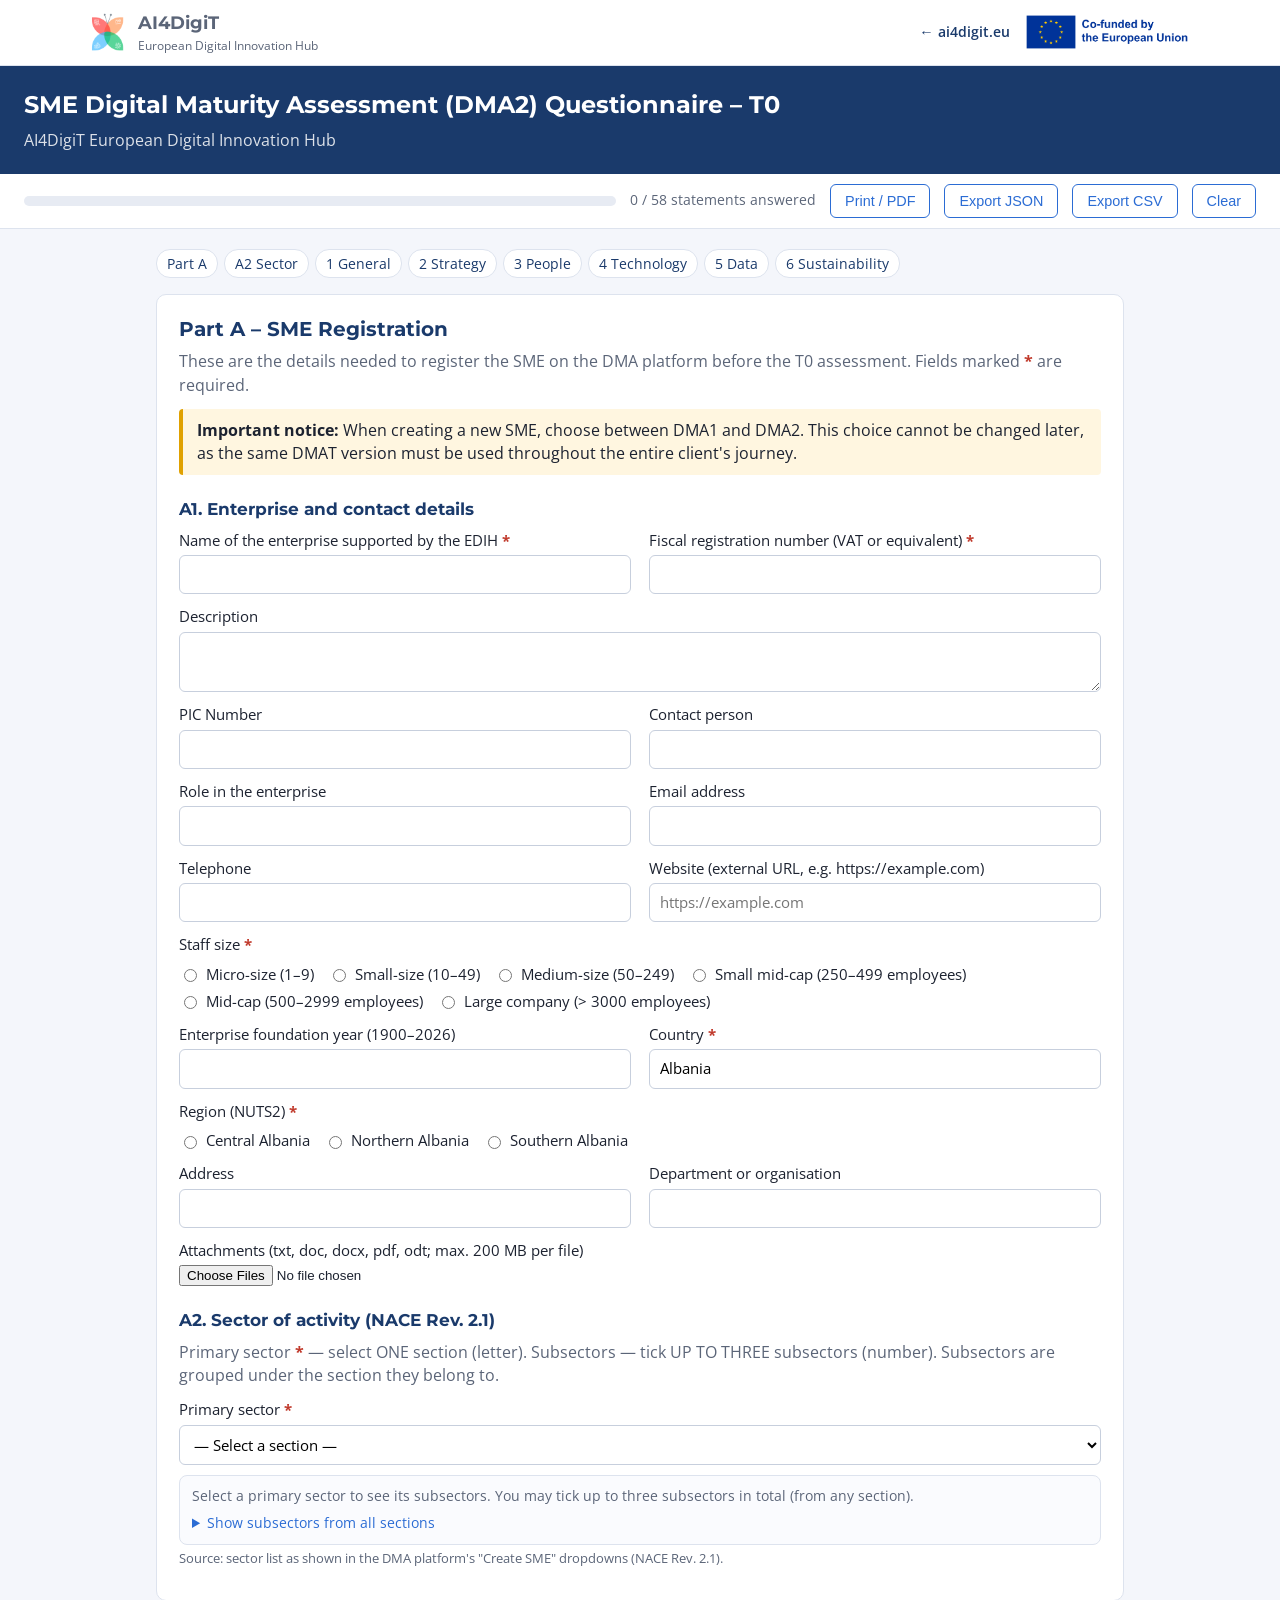
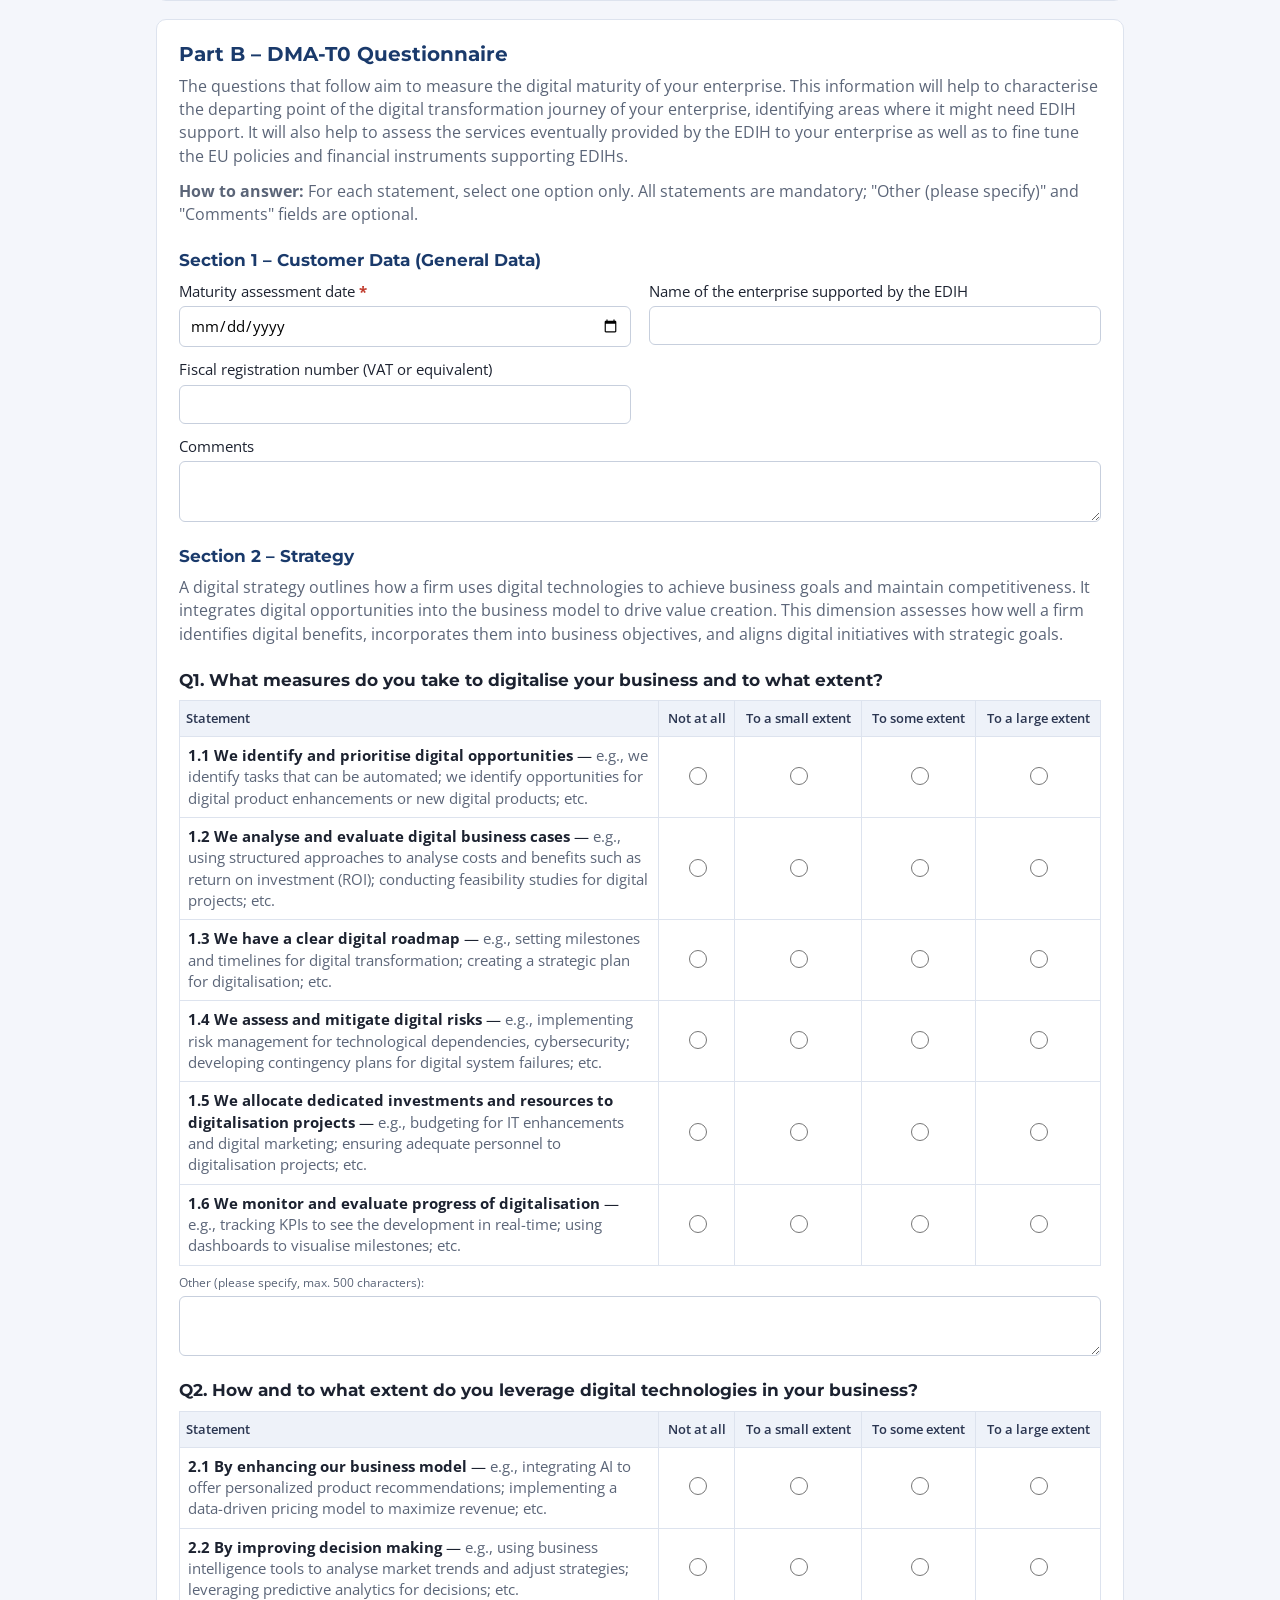
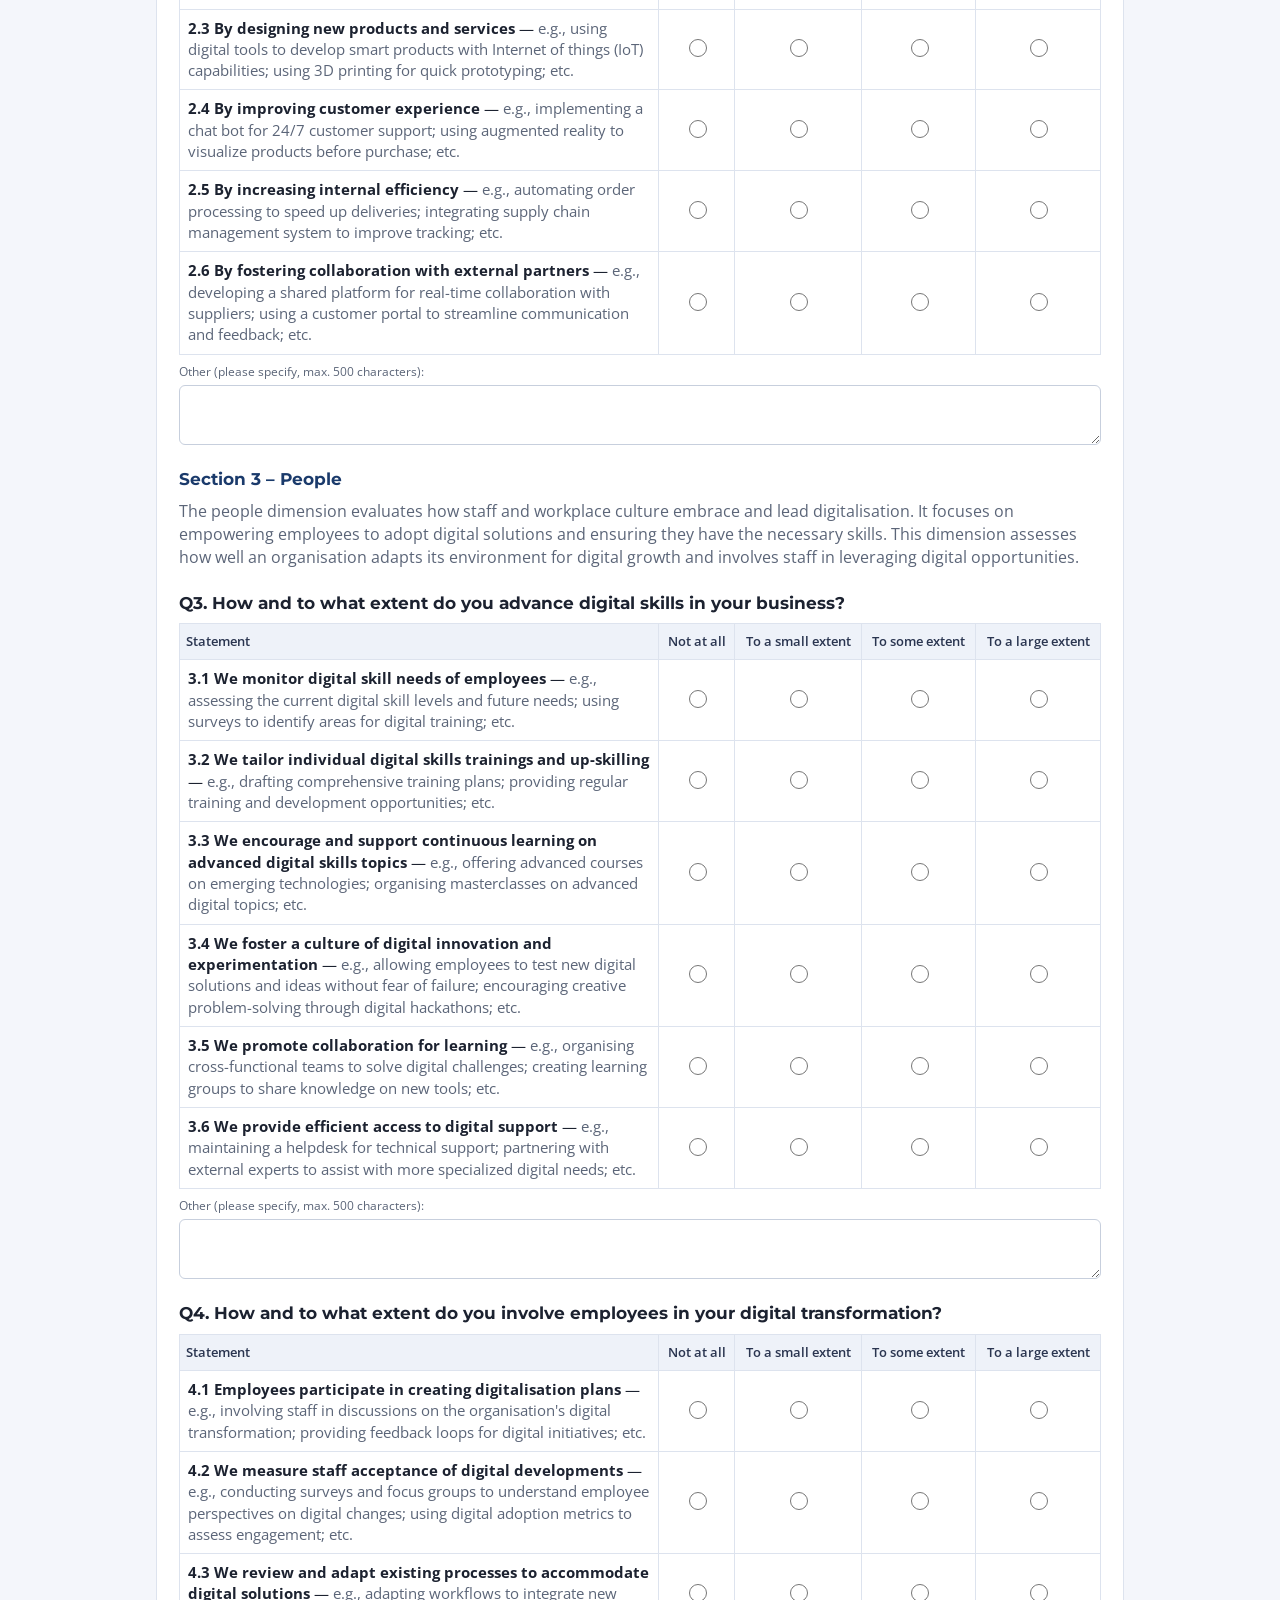
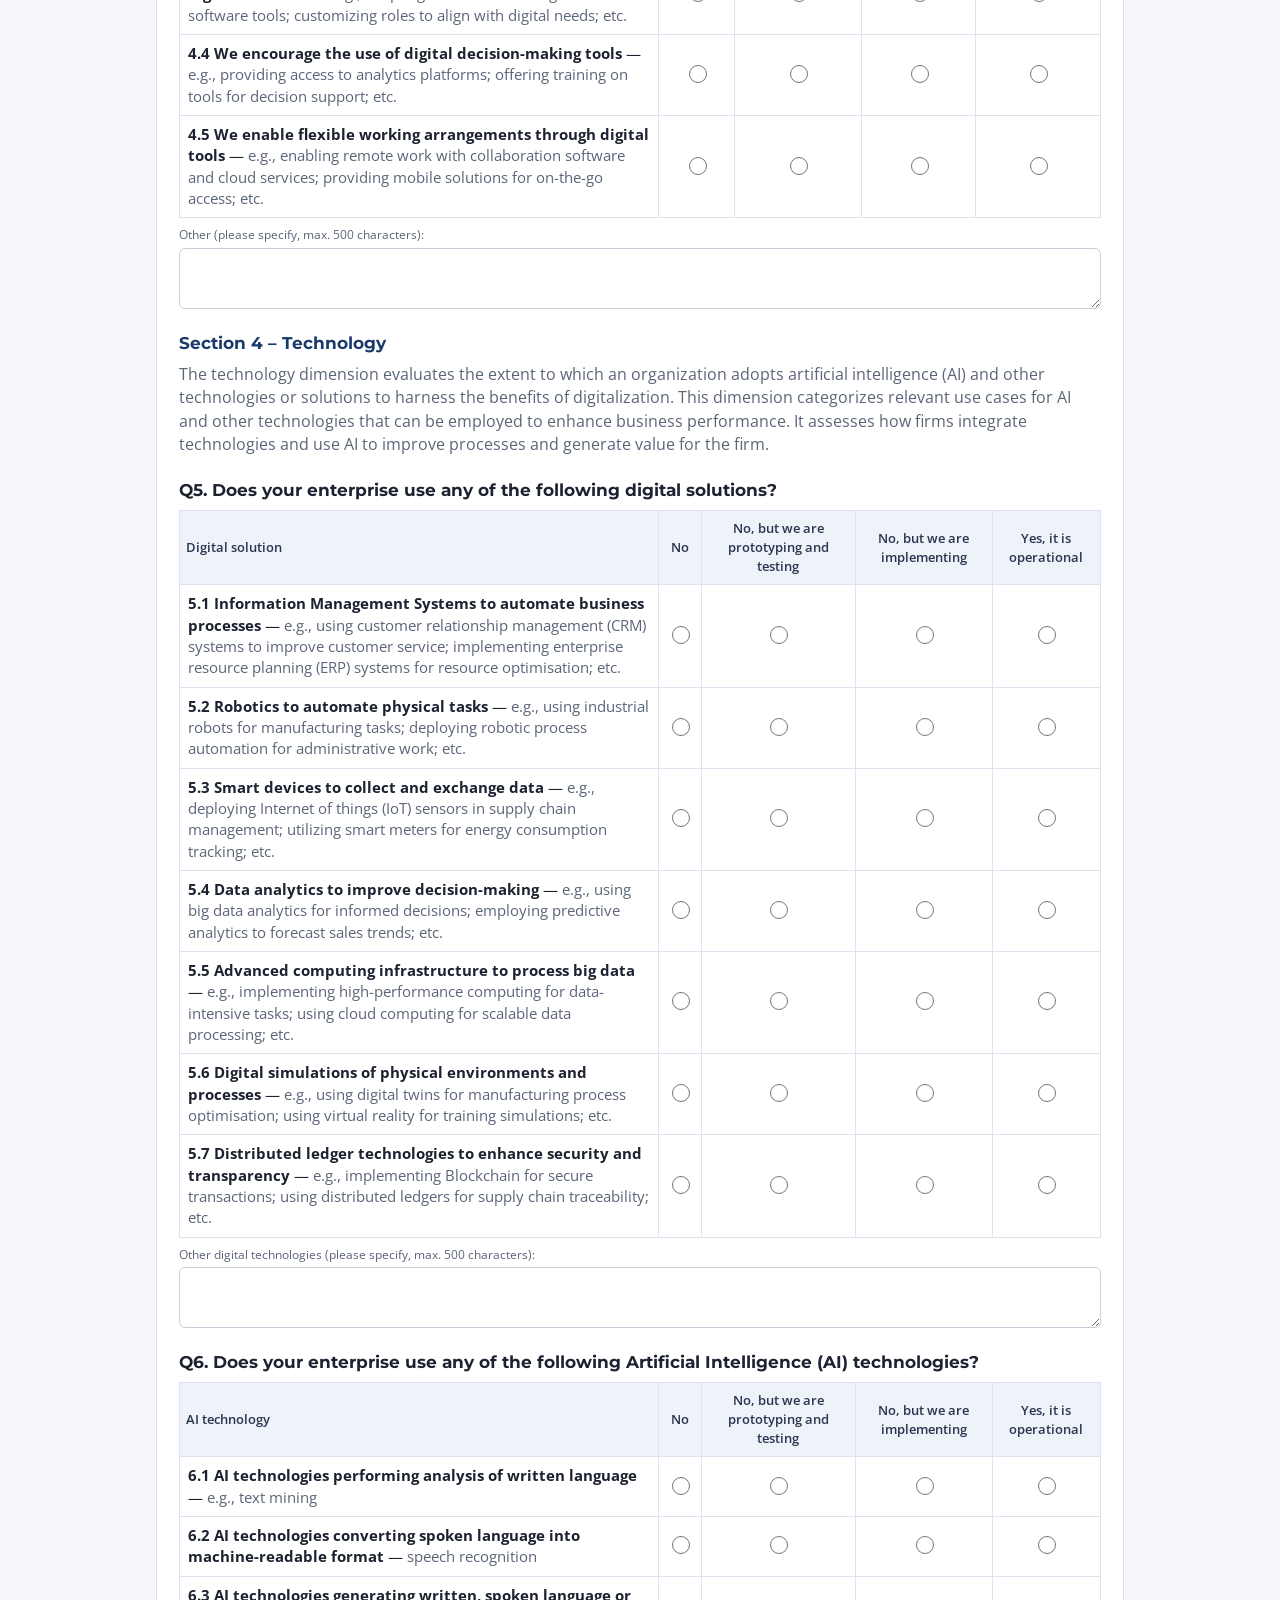
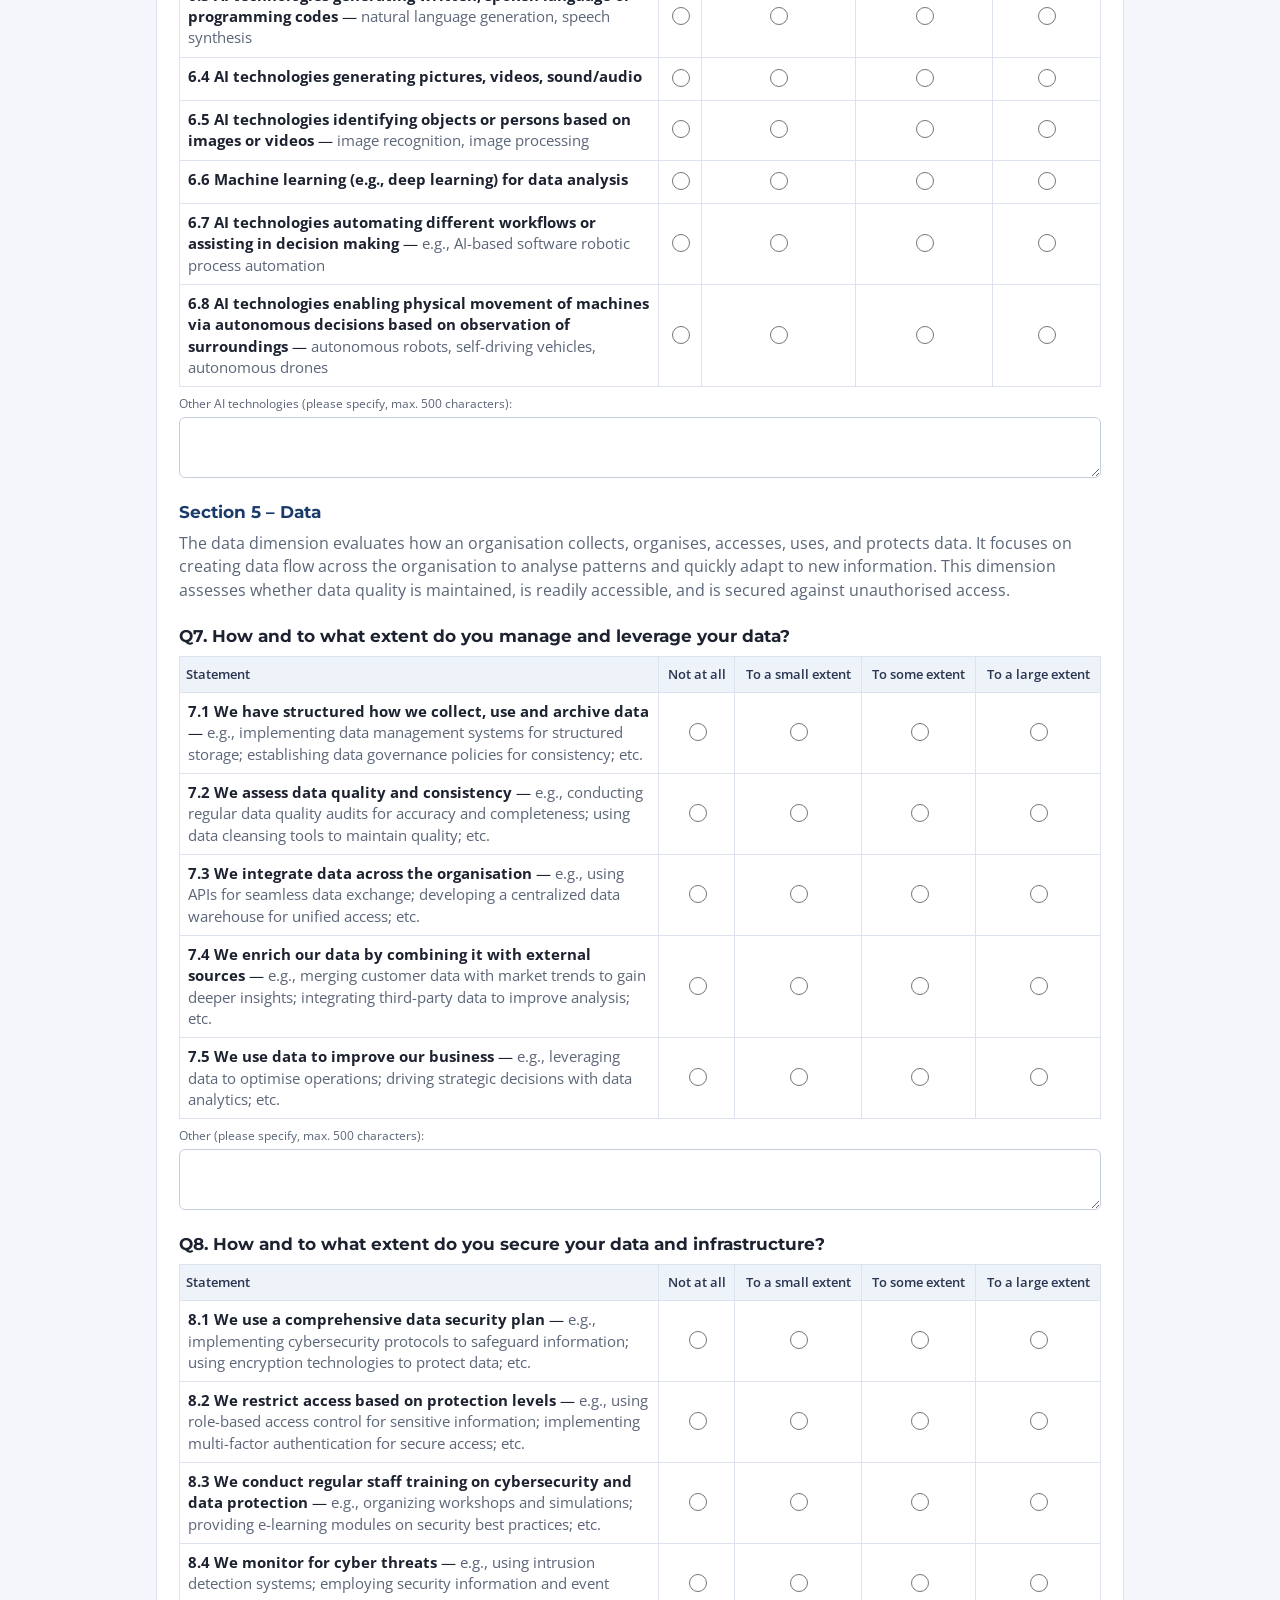
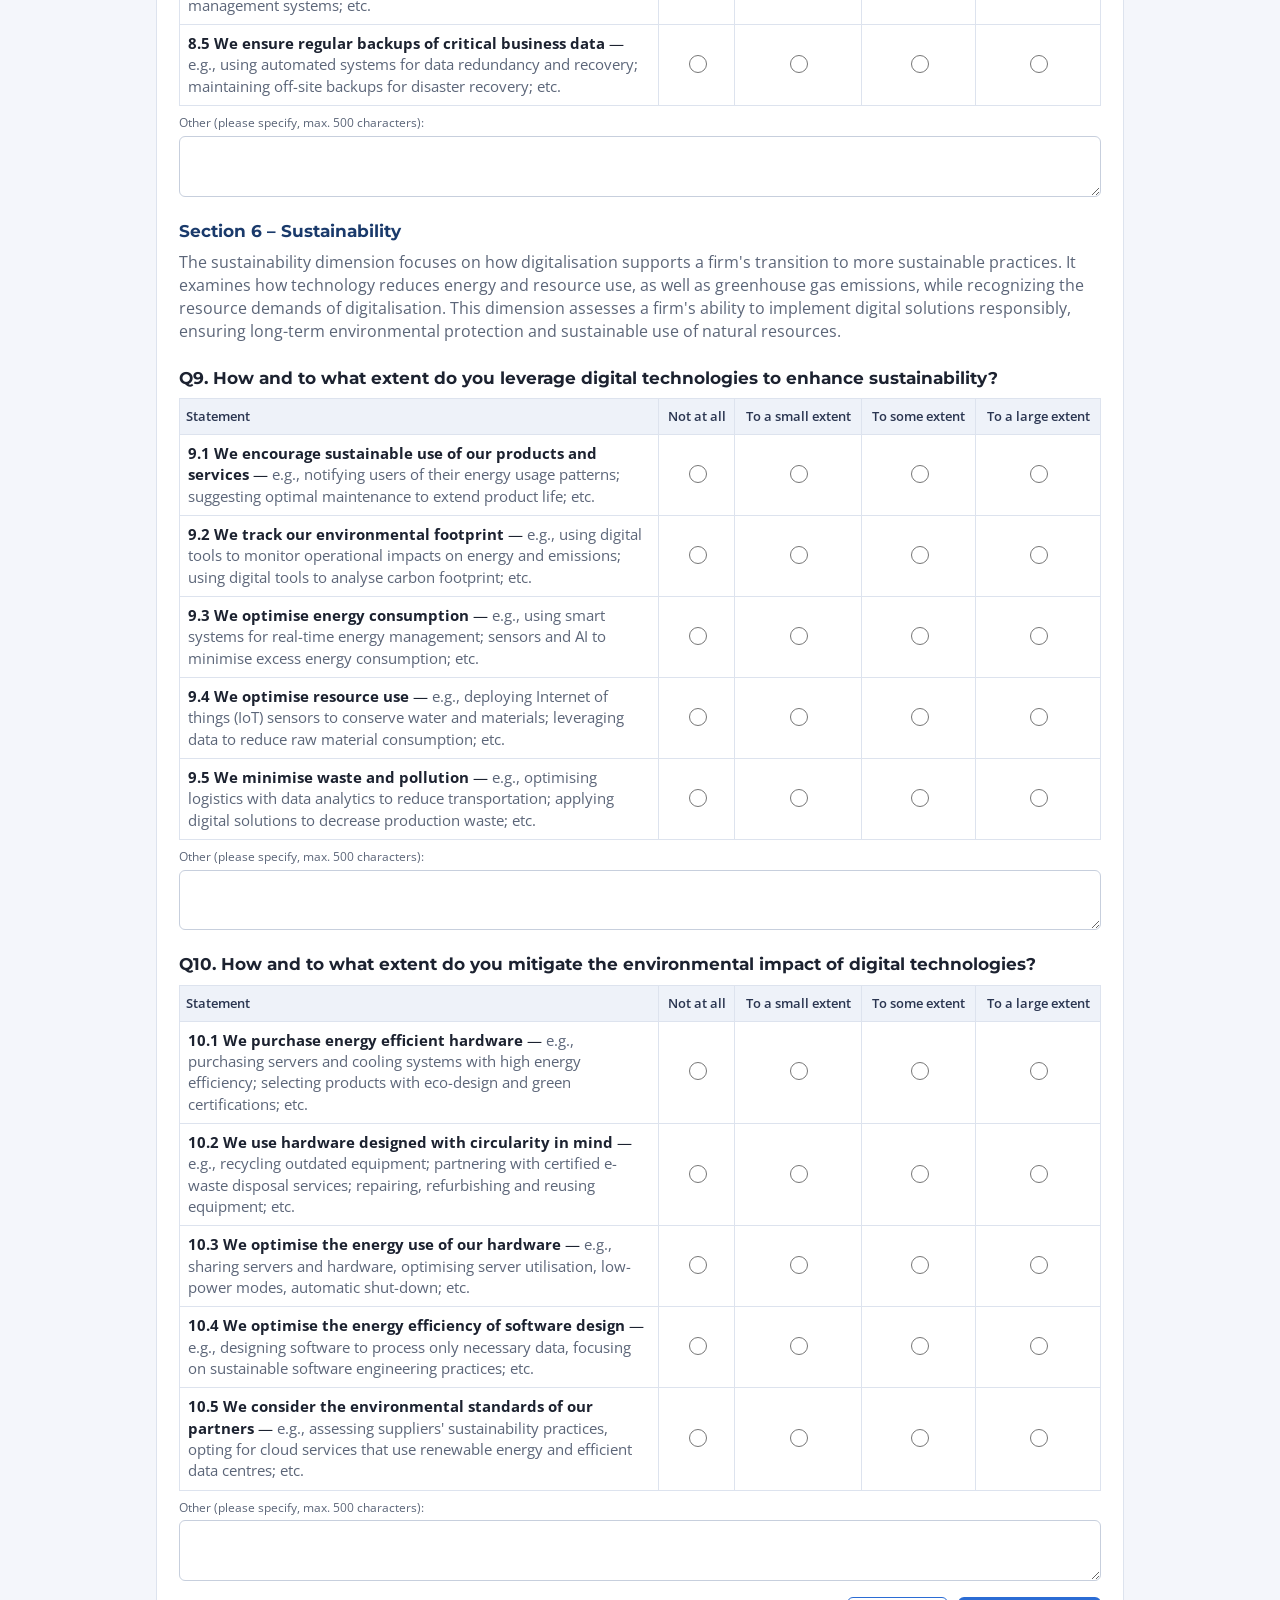
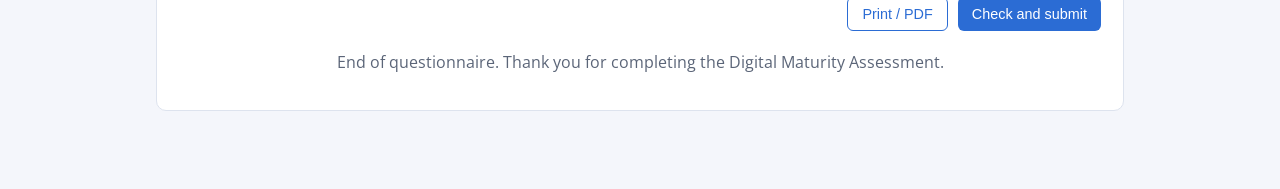
==== dma.html @ 0c866f07 "Add DMA menu item and DMA2 T0 questionnaire page (submits to the portal) Co-Authored-By: Claude Opus" ====
<!DOCTYPE html>
<html lang="en">
<head>
<meta charset="utf-8">
<meta name="viewport" content="width=device-width, initial-scale=1">
<title>DMA – SME Digital Maturity Assessment Questionnaire · AI4DigiT</title>
<meta name="description" content="AI4DigiT European Digital Innovation Hub – SME Digital Maturity Assessment (DMA2) questionnaire, T0.">
<link rel="icon" href="assets/ai4digit-logo.png" type="image/png">
<link rel="preconnect" href="https://fonts.googleapis.com"><link rel="preconnect" href="https://fonts.gstatic.com" crossorigin>
<link href="https://fonts.googleapis.com/css2?family=Montserrat:wght@600;700;800&family=Open+Sans:wght@400;600&display=swap" rel="stylesheet">
<style>
  :root { --brand:#1A3A6B; --brand2:#2b6cd4; --bg:#f4f6fb; --line:#dde3ee; --muted:#5b6578; --ok:#1f8a4c; --err:#c0392b; }
  * { box-sizing:border-box; }
  body { margin:0; font-family: "Open Sans", Arial, Helvetica, sans-serif; background:var(--bg); color:#1c2230; line-height:1.45; }
  header { background:var(--brand); color:#fff; padding:22px 24px; }
  header h1 { margin:0; font-size:1.5rem; font-family:Montserrat, Arial, sans-serif; }
  h2, h3 { font-family:Montserrat, Arial, sans-serif; }
  .site-top { background:#fff; border-bottom:1px solid var(--line); }
  .site-top .in { max-width:1140px; margin:0 auto; padding:10px 16px; display:flex; align-items:center; gap:14px; }
  .site-top a.brand { display:flex; align-items:center; gap:10px; text-decoration:none; color:var(--brand); }
  .site-top a.brand img { height:42px; }
  .site-top a.brand b { font-family:Montserrat, Arial, sans-serif; font-size:1.15rem; display:block; }
  .site-top a.brand span { font-size:.78rem; color:var(--muted); }
  .site-top .sp { flex:1; }
  .site-top .back { color:var(--brand); text-decoration:none; font-weight:600; font-size:.9rem; }
  .site-top .eu { height:38px; }
  header p { margin:6px 0 0; opacity:.85; }
  .bar { position:sticky; top:0; z-index:5; background:#fff; border-bottom:1px solid var(--line); padding:10px 24px; display:flex; gap:14px; align-items:center; flex-wrap:wrap; }
  .progress { flex:1; min-width:180px; height:10px; background:#e7ebf3; border-radius:6px; overflow:hidden; }
  .progress > div { height:100%; width:0; background:var(--brand2); transition:width .2s; }
  .bar .count { font-size:.9rem; color:var(--muted); white-space:nowrap; }
  .btn { background:var(--brand2); color:#fff; border:0; border-radius:6px; padding:8px 14px; font-size:.9rem; cursor:pointer; }
  .btn.ghost { background:#fff; color:var(--brand2); border:1px solid var(--brand2); }
  main { max-width:1000px; margin:0 auto; padding:20px 16px 60px; }
  nav.toc { display:flex; flex-wrap:wrap; gap:6px; margin-bottom:16px; }
  nav.toc a { font-size:.85rem; text-decoration:none; color:var(--brand); background:#fff; border:1px solid var(--line); border-radius:14px; padding:4px 10px; }
  section.part { background:#fff; border:1px solid var(--line); border-radius:10px; padding:20px 22px; margin-bottom:18px; }
  h2 { color:var(--brand); margin:0 0 6px; font-size:1.25rem; }
  h3 { color:var(--brand); margin:22px 0 8px; font-size:1.05rem; }
  h2, h3, section.part { scroll-margin-top:64px; }
  .intro { color:var(--muted); margin:4px 0 12px; }
  .notice { background:#fff6e0; border-left:4px solid #e0a100; padding:10px 14px; border-radius:4px; margin:10px 0 14px; }
  .fields { display:grid; grid-template-columns: 1fr 1fr; gap:12px 18px; }
  .fld { display:flex; flex-direction:column; gap:4px; font-size:.92rem; }
  .fld.full { grid-column: 1 / -1; }
  .fld span b { color:var(--err); }
  input[type=text], input[type=email], input[type=tel], input[type=url], input[type=number], input[type=date], select, textarea {
    font:inherit; padding:8px 10px; border:1px solid #c7cfdd; border-radius:6px; background:#fff; width:100%; }
  textarea { min-height:60px; resize:vertical; }
  .chips { display:flex; flex-wrap:wrap; gap:6px 14px; padding-top:4px; }
  .chips label { display:flex; gap:6px; align-items:center; font-size:.92rem; }
  table.q { width:100%; border-collapse:collapse; margin:6px 0 4px; font-size:.92rem; }
  table.q th { background:#eef2f9; color:#2a3550; font-weight:600; padding:8px 6px; border:1px solid var(--line); text-align:center; font-size:.82rem; }
  table.q th:first-child { text-align:left; width:52%; }
  table.q td { border:1px solid var(--line); padding:8px 8px; vertical-align:top; }
  table.q td.opt { text-align:center; vertical-align:middle; cursor:pointer; }
  table.q td.opt input { width:18px; height:18px; cursor:pointer; }
  table.q tr.missing td { background:#fdecea; }
  table.q tr.answered td:first-child { border-left:3px solid var(--ok); }
  .stmt b { color:#1c2230; }
  .eg { color:var(--muted); }
  .other { margin-top:8px; }
  .other small { color:var(--muted); }
  .subs { margin-top:10px; border:1px solid var(--line); border-radius:8px; padding:10px 12px; background:#fafbfe; }
  .subs .hint { color:var(--muted); font-size:.85rem; margin-bottom:6px; }
  .subs label { display:flex; gap:8px; align-items:flex-start; font-size:.9rem; margin:4px 0; }
  .msg { padding:10px 14px; border-radius:6px; margin:12px 0; display:none; }
  .msg.err { background:#fdecea; color:var(--err); display:block; }
  .msg.ok { background:#e6f5ec; color:var(--ok); display:block; }
  .end { text-align:center; color:var(--muted); margin-top:20px; }
  .actions { display:flex; gap:10px; flex-wrap:wrap; justify-content:flex-end; margin-top:16px; }
  @media (max-width:700px) {
    .fields { grid-template-columns:1fr; }
    table.q th { font-size:.7rem; padding:6px 2px; }
    table.q th:first-child { width:44%; }
  }
  @media print {
    .site-top, .bar, nav.toc, .actions, .btn { display:none !important; }
    body { background:#fff; }
    section.part { border:0; padding:0; page-break-inside:auto; }
    table.q tr { page-break-inside:avoid; }
    header { background:#fff; color:var(--brand); padding:0 0 10px; }
  }
</style>
</head>
<body>
<div class="site-top"><div class="in">
  <a class="brand" href="index.html"><img src="assets/ai4digit-logo.png" alt=""><span><b>AI4DigiT</b><span>European Digital Innovation Hub</span></span></a>
  <span class="sp"></span>
  <a class="back" href="index.html">← ai4digit.eu</a>
  <img class="eu" src="assets/eu-cofunded.png" alt="Co-funded by the European Union">
</div></div>
<header>
  <h1>SME Digital Maturity Assessment (DMA2) Questionnaire – T0</h1>
  <p>AI4DigiT European Digital Innovation Hub</p>
</header>

<div class="bar">
  <div class="progress" title="Answered statements"><div id="pbar"></div></div>
  <span class="count" id="pcount">0 / 0 statements answered</span>
  <button class="btn ghost" type="button" onclick="window.print()">Print / PDF</button>
  <button class="btn ghost" type="button" id="btnExport">Export JSON</button>
  <button class="btn ghost" type="button" id="btnCsv">Export CSV</button>
  <button class="btn ghost" type="button" id="btnReset">Clear</button>
</div>

<main>
  <nav class="toc" id="toc"></nav>
  <form id="dma" novalidate>

    <section class="part" id="partA">
      <h2>Part A – SME Registration</h2>
      <p class="intro">These are the details needed to register the SME on the DMA platform before the T0 assessment. Fields marked <b style="color:var(--err)">*</b> are required.</p>
      <div class="notice"><b>Important notice:</b> When creating a new SME, choose between DMA1 and DMA2. This choice cannot be changed later, as the same DMAT version must be used throughout the entire client's journey.</div>

      <h3 id="a1">A1. Enterprise and contact details</h3>
      <div class="fields" id="a1fields"></div>

      <h3 id="a2">A2. Sector of activity (NACE Rev. 2.1)</h3>
      <p class="intro">Primary sector <b style="color:var(--err)">*</b> — select ONE section (letter). Subsectors — tick UP TO THREE subsectors (number). Subsectors are grouped under the section they belong to.</p>
      <div class="fields">
        <label class="fld full"><span>Primary sector <b>*</b></span>
          <select name="primary_sector" id="primary_sector" required><option value="">— Select a section —</option></select>
        </label>
      </div>
      <div class="subs" id="subsWrap">
        <div class="hint" id="subsHint">Select a primary sector to see its subsectors. You may tick up to three subsectors in total (from any section).</div>
        <div id="subsList"></div>
        <details style="margin-top:8px"><summary style="cursor:pointer;color:var(--brand2);font-size:.9rem">Show subsectors from all sections</summary><div id="subsAll"></div></details>
      </div>
      <p class="intro" style="font-size:.82rem">Source: sector list as shown in the DMA platform's "Create SME" dropdowns (NACE Rev. 2.1).</p>
    </section>

    <section class="part" id="partB">
      <h2>Part B – DMA-T0 Questionnaire</h2>
      <p class="intro">The questions that follow aim to measure the digital maturity of your enterprise. This information will help to characterise the departing point of the digital transformation journey of your enterprise, identifying areas where it might need EDIH support. It will also help to assess the services eventually provided by the EDIH to your enterprise as well as to fine tune the EU policies and financial instruments supporting EDIHs.</p>
      <p class="intro"><b>How to answer:</b> For each statement, select one option only. All statements are mandatory; "Other (please specify)" and "Comments" fields are optional.</p>

      <h3 id="s1">Section 1 – Customer Data (General Data)</h3>
      <div class="fields">
        <label class="fld"><span>Maturity assessment date <b>*</b></span><input type="date" name="s1_date" required></label>
        <label class="fld"><span>Name of the enterprise supported by the EDIH</span><input type="text" name="s1_name" id="s1_name"></label>
        <label class="fld"><span>Fiscal registration number (VAT or equivalent)</span><input type="text" name="s1_vat" id="s1_vat"></label>
        <label class="fld full"><span>Comments</span><textarea name="s1_comments" maxlength="2000"></textarea></label>
      </div>

      <div id="sections"></div>

      <div id="msg" class="msg"></div>
      <div class="actions">
        <button class="btn ghost" type="button" onclick="window.print()">Print / PDF</button>
        <button class="btn" type="submit">Check and submit</button>
      </div>
      <p class="end">End of questionnaire. Thank you for completing the Digital Maturity Assessment.</p>
    </section>
  </form>
</main>

<script>
const EXTENT = ["Not at all", "To a small extent", "To some extent", "To a large extent"];
const ADOPT  = ["No", "No, but we are prototyping and testing", "No, but we are implementing", "Yes, it is operational"];

const A1 = [
  ["name", "Name of the enterprise supported by the EDIH", "text", true],
  ["vat", "Fiscal registration number (VAT or equivalent)", "text", true],
  ["description", "Description", "textarea", false],
  ["pic", "PIC Number", "text", false],
  ["contact", "Contact person", "text", false],
  ["role", "Role in the enterprise", "text", false],
  ["email", "Email address", "email", false],
  ["phone", "Telephone", "tel", false],
  ["website", "Website (external URL, e.g. https://example.com)", "url", false],
  ["size", "Staff size", "radio", true, ["Micro-size (1–9)", "Small-size (10–49)", "Medium-size (50–249)", "Small mid-cap (250–499 employees)", "Mid-cap (500–2999 employees)", "Large company (> 3000 employees)"]],
  ["founded", "Enterprise foundation year (1900–2026)", "year", false],
  ["country", "Country", "text", true, null, "Albania"],
  ["region", "Region (NUTS2)", "radio", true, ["Central Albania", "Northern Albania", "Southern Albania"]],
  ["address", "Address", "text", false],
  ["department", "Department or organisation", "text", false],
  ["attachments", "Attachments (txt, doc, docx, pdf, odt; max. 200 MB per file)", "file", false],
];

const NACE = [
  ["A","AGRICULTURE, FORESTRY AND FISHING",[["01","Crop and animal production, hunting and related service activities"],["02","Forestry and logging"],["03","Fishing and aquaculture"]]],
  ["B","MINING AND QUARRYING",[["05","Mining of coal and lignite"],["06","Extraction of crude petroleum and natural gas"],["07","Mining of metal ores"],["08","Other mining and quarrying"],["09","Mining support service activities"]]],
  ["C","MANUFACTURING",[["10","Manufacture of food products"],["11","Manufacture of beverages"],["12","Manufacture of tobacco products"],["13","Manufacture of textiles"],["14","Manufacture of wearing apparel"],["15","Manufacture of leather and related products of other materials"],["16","Manufacture of wood and of products of wood and cork, except furniture; manufacture of articles of straw and plaiting materials"],["17","Manufacture of paper and paper products"],["18","Printing and reproduction of recorded media"],["19","Manufacture of coke and refined petroleum products"],["20","Manufacture of chemicals and chemical products"],["21","Manufacture of basic pharmaceutical products and pharmaceutical preparations"],["22","Manufacture of rubber and plastic products"],["23","Manufacture of other non-metallic mineral products"],["24","Manufacture of basic metals"],["25","Manufacture of fabricated metal products, except machinery and equipment"],["26","Manufacture of computer, electronic and optical products"],["27","Manufacture of electrical equipment"],["28","Manufacture of machinery and equipment n.e.c."],["29","Manufacture of motor vehicles, trailers and semi-trailers"],["30","Manufacture of other transport equipment"],["31","Manufacture of furniture"],["32","Other manufacturing"],["33","Repair, maintenance and installation of machinery and equipment"]]],
  ["D","ELECTRICITY, GAS, STEAM AND AIR CONDITIONING SUPPLY",[["35","Electricity, gas, steam and air conditioning supply"]]],
  ["E","WATER SUPPLY; SEWERAGE, WASTE MANAGEMENT AND REMEDIATION ACTIVITIES",[["36","Water collection, treatment and supply"],["37","Sewerage"],["38","Waste collection, recovery and disposal activities"],["39","Remediation activities and other waste management service activities"]]],
  ["F","CONSTRUCTION",[["41","Construction of residential and non-residential buildings"],["42","Civil engineering"],["43","Specialised construction activities"]]],
  ["G","WHOLESALE AND RETAIL TRADE",[["46","Wholesale trade"],["47","Retail trade"]]],
  ["H","TRANSPORTATION AND STORAGE",[["49","Land transport and transport via pipelines"],["50","Water transport"],["51","Air transport"],["52","Warehousing, storage and support activities for transportation"],["53","Postal and courier activities"]]],
  ["I","ACCOMMODATION AND FOOD SERVICE ACTIVITIES",[["55","Accommodation"],["56","Food and beverage service activities"]]],
  ["J","PUBLISHING, BROADCASTING, AND CONTENT PRODUCTION AND DISTRIBUTION ACTIVITIES",[["58","Publishing activities"],["59","Motion picture, video and television programme production, sound recording and music publishing activities"],["60","Programming, broadcasting, news agency and other content distribution activities"]]],
  ["K","TELECOMMUNICATION, COMPUTER PROGRAMMING, CONSULTING, COMPUTING INFRASTRUCTURE AND OTHER INFORMATION SERVICE ACTIVITIES",[["61","Telecommunication"],["62","Computer programming, consultancy and related activities"],["63","Computing infrastructure, data processing, hosting and other information service activities"]]],
  ["L","FINANCIAL AND INSURANCE ACTIVITIES",[["64","Financial service activities, except insurance and pension funding"],["65","Insurance, reinsurance and pension funding, except compulsory social security"],["66","Activities auxiliary to financial services and insurance activities"]]],
  ["M","REAL ESTATE ACTIVITIES",[["68","Real estate activities"]]],
  ["N","PROFESSIONAL, SCIENTIFIC AND TECHNICAL ACTIVITIES",[["69","Legal and accounting activities"],["70","Activities of head offices and management consultancy"],["71","Architectural and engineering activities; technical testing and analysis"],["72","Scientific research and development"],["73","Activities of advertising, market research and public relations"],["74","Other professional, scientific and technical activities"],["75","Veterinary activities"]]],
  ["O","ADMINISTRATIVE AND SUPPORT SERVICE ACTIVITIES",[["77","Rental and leasing activities"],["78","Employment activities"],["79","Travel agency, tour operator and other reservation service and related activities"],["80","Investigation and security activities"],["81","Services to buildings and landscape activities"],["82","Office administrative, office support and other business support activities"]]],
  ["P","PUBLIC ADMINISTRATION AND DEFENCE; COMPULSORY SOCIAL SECURITY",[["84","Public administration and defence; compulsory social security"]]],
  ["Q","EDUCATION",[["85","Education"]]],
  ["R","HUMAN HEALTH AND SOCIAL WORK ACTIVITIES",[["86","Human health activities"],["87","Residential care activities"],["88","Social work activities without accommodation"]]],
  ["S","ARTS, SPORTS AND RECREATION",[["90","Arts creation and performing arts activities"],["91","Libraries, archives, museums and other cultural activities"],["92","Gambling and betting activities"],["93","Sports activities and amusement and recreation activities"]]],
  ["T","OTHER SERVICE ACTIVITIES",[["94","Activities of membership organisations"],["95","Repair and maintenance of computers, personal and household goods, and motor vehicles and motorcycles"],["96","Personal service activities"]]],
  ["U","ACTIVITIES OF HOUSEHOLDS AS EMPLOYERS AND UNDIFFERENTIATED GOODS- AND SERVICE-PRODUCING ACTIVITIES OF HOUSEHOLDS FOR OWN USE",[["97","Activities of households as employers of domestic personnel"],["98","Undifferentiated goods- and service-producing activities of private households for own use"]]],
  ["V","ACTIVITIES OF EXTRATERRITORIAL ORGANISATIONS AND BODIES",[["99","Activities of extraterritorial organisations and bodies"]]],
];

// [section id, title, description, [ [qid, question, scale, otherLabel, [[id, bold, example], ...]] ]]
const SECTIONS = [
  ["s2","Section 2 – Strategy","A digital strategy outlines how a firm uses digital technologies to achieve business goals and maintain competitiveness. It integrates digital opportunities into the business model to drive value creation. This dimension assesses how well a firm identifies digital benefits, incorporates them into business objectives, and aligns digital initiatives with strategic goals.",[
    ["Q1","What measures do you take to digitalise your business and to what extent?",EXTENT,"Other (please specify, max. 500 characters)",[
      ["1.1","We identify and prioritise digital opportunities","e.g., we identify tasks that can be automated; we identify opportunities for digital product enhancements or new digital products; etc."],
      ["1.2","We analyse and evaluate digital business cases","e.g., using structured approaches to analyse costs and benefits such as return on investment (ROI); conducting feasibility studies for digital projects; etc."],
      ["1.3","We have a clear digital roadmap","e.g., setting milestones and timelines for digital transformation; creating a strategic plan for digitalisation; etc."],
      ["1.4","We assess and mitigate digital risks","e.g., implementing risk management for technological dependencies, cybersecurity; developing contingency plans for digital system failures; etc."],
      ["1.5","We allocate dedicated investments and resources to digitalisation projects","e.g., budgeting for IT enhancements and digital marketing; ensuring adequate personnel to digitalisation projects; etc."],
      ["1.6","We monitor and evaluate progress of digitalisation","e.g., tracking KPIs to see the development in real-time; using dashboards to visualise milestones; etc."]]],
    ["Q2","How and to what extent do you leverage digital technologies in your business?",EXTENT,"Other (please specify, max. 500 characters)",[
      ["2.1","By enhancing our business model","e.g., integrating AI to offer personalized product recommendations; implementing a data-driven pricing model to maximize revenue; etc."],
      ["2.2","By improving decision making","e.g., using business intelligence tools to analyse market trends and adjust strategies; leveraging predictive analytics for decisions; etc."],
      ["2.3","By designing new products and services","e.g., using digital tools to develop smart products with Internet of things (IoT) capabilities; using 3D printing for quick prototyping; etc."],
      ["2.4","By improving customer experience","e.g., implementing a chat bot for 24/7 customer support; using augmented reality to visualize products before purchase; etc."],
      ["2.5","By increasing internal efficiency","e.g., automating order processing to speed up deliveries; integrating supply chain management system to improve tracking; etc."],
      ["2.6","By fostering collaboration with external partners","e.g., developing a shared platform for real-time collaboration with suppliers; using a customer portal to streamline communication and feedback; etc."]]]]],
  ["s3","Section 3 – People","The people dimension evaluates how staff and workplace culture embrace and lead digitalisation. It focuses on empowering employees to adopt digital solutions and ensuring they have the necessary skills. This dimension assesses how well an organisation adapts its environment for digital growth and involves staff in leveraging digital opportunities.",[
    ["Q3","How and to what extent do you advance digital skills in your business?",EXTENT,"Other (please specify, max. 500 characters)",[
      ["3.1","We monitor digital skill needs of employees","e.g., assessing the current digital skill levels and future needs; using surveys to identify areas for digital training; etc."],
      ["3.2","We tailor individual digital skills trainings and up-skilling","e.g., drafting comprehensive training plans; providing regular training and development opportunities; etc."],
      ["3.3","We encourage and support continuous learning on advanced digital skills topics","e.g., offering advanced courses on emerging technologies; organising masterclasses on advanced digital topics; etc."],
      ["3.4","We foster a culture of digital innovation and experimentation","e.g., allowing employees to test new digital solutions and ideas without fear of failure; encouraging creative problem-solving through digital hackathons; etc."],
      ["3.5","We promote collaboration for learning","e.g., organising cross-functional teams to solve digital challenges; creating learning groups to share knowledge on new tools; etc."],
      ["3.6","We provide efficient access to digital support","e.g., maintaining a helpdesk for technical support; partnering with external experts to assist with more specialized digital needs; etc."]]],
    ["Q4","How and to what extent do you involve employees in your digital transformation?",EXTENT,"Other (please specify, max. 500 characters)",[
      ["4.1","Employees participate in creating digitalisation plans","e.g., involving staff in discussions on the organisation's digital transformation; providing feedback loops for digital initiatives; etc."],
      ["4.2","We measure staff acceptance of digital developments","e.g., conducting surveys and focus groups to understand employee perspectives on digital changes; using digital adoption metrics to assess engagement; etc."],
      ["4.3","We review and adapt existing processes to accommodate digital solutions","e.g., adapting workflows to integrate new software tools; customizing roles to align with digital needs; etc."],
      ["4.4","We encourage the use of digital decision-making tools","e.g., providing access to analytics platforms; offering training on tools for decision support; etc."],
      ["4.5","We enable flexible working arrangements through digital tools","e.g., enabling remote work with collaboration software and cloud services; providing mobile solutions for on-the-go access; etc."]]]]],
  ["s4","Section 4 – Technology","The technology dimension evaluates the extent to which an organization adopts artificial intelligence (AI) and other technologies or solutions to harness the benefits of digitalization. This dimension categorizes relevant use cases for AI and other technologies that can be employed to enhance business performance. It assesses how firms integrate technologies and use AI to improve processes and generate value for the firm.",[
    ["Q5","Does your enterprise use any of the following digital solutions?",ADOPT,"Other digital technologies (please specify, max. 500 characters)",[
      ["5.1","Information Management Systems to automate business processes","e.g., using customer relationship management (CRM) systems to improve customer service; implementing enterprise resource planning (ERP) systems for resource optimisation; etc."],
      ["5.2","Robotics to automate physical tasks","e.g., using industrial robots for manufacturing tasks; deploying robotic process automation for administrative work; etc."],
      ["5.3","Smart devices to collect and exchange data","e.g., deploying Internet of things (IoT) sensors in supply chain management; utilizing smart meters for energy consumption tracking; etc."],
      ["5.4","Data analytics to improve decision-making","e.g., using big data analytics for informed decisions; employing predictive analytics to forecast sales trends; etc."],
      ["5.5","Advanced computing infrastructure to process big data","e.g., implementing high-performance computing for data-intensive tasks; using cloud computing for scalable data processing; etc."],
      ["5.6","Digital simulations of physical environments and processes","e.g., using digital twins for manufacturing process optimisation; using virtual reality for training simulations; etc."],
      ["5.7","Distributed ledger technologies to enhance security and transparency","e.g., implementing Blockchain for secure transactions; using distributed ledgers for supply chain traceability; etc."]]],
    ["Q6","Does your enterprise use any of the following Artificial Intelligence (AI) technologies?",ADOPT,"Other AI technologies (please specify, max. 500 characters)",[
      ["6.1","AI technologies performing analysis of written language","e.g., text mining"],
      ["6.2","AI technologies converting spoken language into machine-readable format","speech recognition"],
      ["6.3","AI technologies generating written, spoken language or programming codes","natural language generation, speech synthesis"],
      ["6.4","AI technologies generating pictures, videos, sound/audio",""],
      ["6.5","AI technologies identifying objects or persons based on images or videos","image recognition, image processing"],
      ["6.6","Machine learning (e.g., deep learning) for data analysis",""],
      ["6.7","AI technologies automating different workflows or assisting in decision making","e.g., AI-based software robotic process automation"],
      ["6.8","AI technologies enabling physical movement of machines via autonomous decisions based on observation of surroundings","autonomous robots, self-driving vehicles, autonomous drones"]]]]],
  ["s5","Section 5 – Data","The data dimension evaluates how an organisation collects, organises, accesses, uses, and protects data. It focuses on creating data flow across the organisation to analyse patterns and quickly adapt to new information. This dimension assesses whether data quality is maintained, is readily accessible, and is secured against unauthorised access.",[
    ["Q7","How and to what extent do you manage and leverage your data?",EXTENT,"Other (please specify, max. 500 characters)",[
      ["7.1","We have structured how we collect, use and archive data","e.g., implementing data management systems for structured storage; establishing data governance policies for consistency; etc."],
      ["7.2","We assess data quality and consistency","e.g., conducting regular data quality audits for accuracy and completeness; using data cleansing tools to maintain quality; etc."],
      ["7.3","We integrate data across the organisation","e.g., using APIs for seamless data exchange; developing a centralized data warehouse for unified access; etc."],
      ["7.4","We enrich our data by combining it with external sources","e.g., merging customer data with market trends to gain deeper insights; integrating third-party data to improve analysis; etc."],
      ["7.5","We use data to improve our business","e.g., leveraging data to optimise operations; driving strategic decisions with data analytics; etc."]]],
    ["Q8","How and to what extent do you secure your data and infrastructure?",EXTENT,"Other (please specify, max. 500 characters)",[
      ["8.1","We use a comprehensive data security plan","e.g., implementing cybersecurity protocols to safeguard information; using encryption technologies to protect data; etc."],
      ["8.2","We restrict access based on protection levels","e.g., using role-based access control for sensitive information; implementing multi-factor authentication for secure access; etc."],
      ["8.3","We conduct regular staff training on cybersecurity and data protection","e.g., organizing workshops and simulations; providing e-learning modules on security best practices; etc."],
      ["8.4","We monitor for cyber threats","e.g., using intrusion detection systems; employing security information and event management systems; etc."],
      ["8.5","We ensure regular backups of critical business data","e.g., using automated systems for data redundancy and recovery; maintaining off-site backups for disaster recovery; etc."]]]]],
  ["s6","Section 6 – Sustainability","The sustainability dimension focuses on how digitalisation supports a firm's transition to more sustainable practices. It examines how technology reduces energy and resource use, as well as greenhouse gas emissions, while recognizing the resource demands of digitalisation. This dimension assesses a firm's ability to implement digital solutions responsibly, ensuring long-term environmental protection and sustainable use of natural resources.",[
    ["Q9","How and to what extent do you leverage digital technologies to enhance sustainability?",EXTENT,"Other (please specify, max. 500 characters)",[
      ["9.1","We encourage sustainable use of our products and services","e.g., notifying users of their energy usage patterns; suggesting optimal maintenance to extend product life; etc."],
      ["9.2","We track our environmental footprint","e.g., using digital tools to monitor operational impacts on energy and emissions; using digital tools to analyse carbon footprint; etc."],
      ["9.3","We optimise energy consumption","e.g., using smart systems for real-time energy management; sensors and AI to minimise excess energy consumption; etc."],
      ["9.4","We optimise resource use","e.g., deploying Internet of things (IoT) sensors to conserve water and materials; leveraging data to reduce raw material consumption; etc."],
      ["9.5","We minimise waste and pollution","e.g., optimising logistics with data analytics to reduce transportation; applying digital solutions to decrease production waste; etc."]]],
    ["Q10","How and to what extent do you mitigate the environmental impact of digital technologies?",EXTENT,"Other (please specify, max. 500 characters)",[
      ["10.1","We purchase energy efficient hardware","e.g., purchasing servers and cooling systems with high energy efficiency; selecting products with eco-design and green certifications; etc."],
      ["10.2","We use hardware designed with circularity in mind","e.g., recycling outdated equipment; partnering with certified e-waste disposal services; repairing, refurbishing and reusing equipment; etc."],
      ["10.3","We optimise the energy use of our hardware","e.g., sharing servers and hardware, optimising server utilisation, low-power modes, automatic shut-down; etc."],
      ["10.4","We optimise the energy efficiency of software design","e.g., designing software to process only necessary data, focusing on sustainable software engineering practices; etc."],
      ["10.5","We consider the environmental standards of our partners","e.g., assessing suppliers' sustainability practices, opting for cloud services that use renewable energy and efficient data centres; etc."]]]]],
];

const esc = s => String(s).replace(/[&<>"]/g, c => ({"&":"&amp;","<":"&lt;",">":"&gt;",'"':"&quot;"}[c]));
const STORE = "dma2_t0_draft";

// ---- Part A1
const a1 = document.getElementById("a1fields");
A1.forEach(([id, label, type, req, opts, def]) => {
  const star = req ? " <b>*</b>" : "";
  const name = "a1_" + id;
  let html;
  if (type === "radio") {
    html = `<div class="fld full"><span>${esc(label)}${star}</span><div class="chips">` +
      opts.map(o => `<label><input type="radio" name="${name}" value="${esc(o)}"${req ? " required" : ""}> ${esc(o)}</label>`).join("") + `</div></div>`;
  } else if (type === "textarea") {
    html = `<label class="fld full"><span>${esc(label)}${star}</span><textarea name="${name}"></textarea></label>`;
  } else if (type === "file") {
    html = `<label class="fld full"><span>${esc(label)}</span><input type="file" name="${name}" multiple accept=".txt,.doc,.docx,.pdf,.odt"></label>`;
  } else if (type === "year") {
    html = `<label class="fld"><span>${esc(label)}${star}</span><input type="number" name="${name}" min="1900" max="2026" step="1"></label>`;
  } else {
    html = `<label class="fld"><span>${esc(label)}${star}</span><input type="${type}" name="${name}"${req ? " required" : ""}${def ? ` value="${esc(def)}"` : ""}${type === "url" ? ' placeholder="https://example.com"' : ""}></label>`;
  }
  a1.insertAdjacentHTML("beforeend", html);
});

// ---- Part A2
const sel = document.getElementById("primary_sector");
NACE.forEach(([l, n]) => sel.insertAdjacentHTML("beforeend", `<option value="${l}">${l} – ${esc(n)}</option>`));
const subBox = (l, n, subs) => `<div data-sec="${l}"><div style="font-weight:600;font-size:.85rem;margin-top:8px;color:var(--brand)">${l} – ${esc(n)}</div>` +
  subs.map(([c, t]) => `<label><input type="checkbox" name="subsector" value="${c}"> <span><b>${c}</b> ${esc(t)}</span></label>`).join("") + `</div>`;
document.getElementById("subsAll").innerHTML = NACE.map(([l, n, s]) => subBox(l, n, s)).join("");
const subsList = document.getElementById("subsList");
function showSubs() {
  const l = sel.value;
  subsList.innerHTML = "";
  document.querySelectorAll("#subsAll > div").forEach(d => d.style.display = (d.dataset.sec === l ? "none" : ""));
  if (!l) return;
  const sec = NACE.find(x => x[0] === l);
  // move the primary section's checkboxes (keeping state) into the main list
  const node = document.querySelector(`#subsAll > div[data-sec="${l}"]`);
  const clone = node.cloneNode(true); clone.style.display = "";
  clone.querySelectorAll("input").forEach(inp => {
    const orig = node.querySelector(`input[value="${inp.value}"]`);
    inp.checked = orig.checked;
    inp.addEventListener("change", () => { orig.checked = inp.checked; limitSubs(inp); save(); });
  });
  subsList.appendChild(clone);
}
function limitSubs(changed) {
  const all = [...document.querySelectorAll('#subsAll input[name="subsector"]')];
  const n = all.filter(i => i.checked).length;
  if (n > 3 && changed) {
    changed.checked = false;
    const orig = document.querySelector(`#subsAll input[value="${changed.value}"]`); if (orig) orig.checked = false;
    alert("You can tick up to three subsectors.");
  }
  document.getElementById("subsHint").textContent =
    `Subsectors selected: ${all.filter(i => i.checked).map(i => i.value).join(", ") || "none"} (maximum three, from any section).`;
}
sel.addEventListener("change", () => { showSubs(); save(); });
document.getElementById("subsAll").addEventListener("change", e => { if (e.target.name === "subsector") { limitSubs(e.target); showSubs(); save(); } });

// ---- Part B sections
const secWrap = document.getElementById("sections");
let TOTAL = 0;
SECTIONS.forEach(([sid, stitle, sdesc, qs]) => {
  let h = `<h3 id="${sid}">${esc(stitle)}</h3><p class="intro">${esc(sdesc)}</p>`;
  qs.forEach(([qid, qtext, scale, otherLbl, items]) => {
    const first = qid === "Q5" ? "Digital solution" : qid === "Q6" ? "AI technology" : "Statement";
    h += `<h3 id="${qid}" style="color:#1c2230">${qid}. ${esc(qtext)}</h3>
      <table class="q"><thead><tr><th>${first}</th>${scale.map(s => `<th>${esc(s)}</th>`).join("")}</tr></thead><tbody>`;
    items.forEach(([id, bold, eg]) => {
      TOTAL++;
      const name = "q" + id.replace(".", "_");
      const sep = eg ? (eg.startsWith("e.g.") ? " — " : " — ") : "";
      h += `<tr data-q="${name}"><td class="stmt"><b>${id}</b> <b>${esc(bold)}</b>${sep}<span class="eg">${esc(eg)}</span></td>` +
        scale.map((s, i) => `<td class="opt"><input type="radio" name="${name}" value="${i}" aria-label="${esc(id + " " + s)}"></td>`).join("") + `</tr>`;
    });
    h += `</tbody></table>
      <label class="fld other"><small>${esc(otherLbl)}:</small><textarea name="${qid.toLowerCase()}_other" maxlength="500"></textarea></label>`;
  });
  secWrap.insertAdjacentHTML("beforeend", h);
});

// make the whole cell clickable
secWrap.addEventListener("click", e => {
  const td = e.target.closest("td.opt");
  if (td && e.target.tagName !== "INPUT") { const r = td.querySelector("input"); r.checked = true; r.dispatchEvent(new Event("change", {bubbles:true})); }
});

// ---- TOC
document.getElementById("toc").innerHTML =
  [["partA","Part A"],["a2","A2 Sector"],["s1","1 General"],["s2","2 Strategy"],["s3","3 People"],["s4","4 Technology"],["s5","5 Data"],["s6","6 Sustainability"]]
  .map(([id, t]) => `<a href="#${id}">${t}</a>`).join("");

// ---- progress
const form = document.getElementById("dma");
function progress() {
  let n = 0;
  document.querySelectorAll("tr[data-q]").forEach(tr => {
    const ok = !!tr.querySelector("input:checked");
    tr.classList.toggle("answered", ok);
    if (ok) { n++; tr.classList.remove("missing"); }
  });
  document.getElementById("pbar").style.width = (100 * n / TOTAL) + "%";
  document.getElementById("pcount").textContent = `${n} / ${TOTAL} statements answered`;
}

// ---- Part B Section 1 mirrors Part A names unless edited
form.addEventListener("input", e => {
  if (e.target.name === "a1_name" && !document.getElementById("s1_name").dataset.edited) document.getElementById("s1_name").value = e.target.value;
  if (e.target.name === "a1_vat" && !document.getElementById("s1_vat").dataset.edited) document.getElementById("s1_vat").value = e.target.value;
  if (e.target.id === "s1_name" || e.target.id === "s1_vat") e.target.dataset.edited = "1";
});

// ---- save / restore (browser only)
function collect() {
  const data = {};
  new FormData(form).forEach((v, k) => {
    if (v instanceof File) return;
    if (k === "subsector") return;
    data[k] = v;
  });
  data.subsectors = [...document.querySelectorAll('#subsAll input[name="subsector"]:checked')].map(i => i.value);
  return data;
}
function save() { try { localStorage.setItem(STORE, JSON.stringify(collect())); } catch (e) {} progress(); }
function restore() {
  let d; try { d = JSON.parse(localStorage.getItem(STORE) || "null"); } catch (e) {}
  if (!d) return;
  Object.entries(d).forEach(([k, v]) => {
    if (k === "subsectors") return;
    form.querySelectorAll(`[name="${k}"]`).forEach(el => {
      if (el.type === "radio") el.checked = el.value === v;
      else if (el.type !== "file") el.value = v;
    });
  });
  (d.subsectors || []).forEach(c => { const i = document.querySelector(`#subsAll input[value="${c}"]`); if (i) i.checked = true; });
  showSubs(); limitSubs();
}
form.addEventListener("change", save);
form.addEventListener("input", () => { clearTimeout(window._t); window._t = setTimeout(save, 400); });

// ---- export
function download(name, text, type) {
  const a = document.createElement("a");
  a.href = URL.createObjectURL(new Blob([text], {type}));
  a.download = name; a.click(); setTimeout(() => URL.revokeObjectURL(a.href), 1000);
}
function fileStem() { return "DMA2_T0_" + ((form.a1_name.value || "SME").replace(/[^\w-]+/g, "_")); }
document.getElementById("btnExport").onclick = () => {
  const d = collect();
  // add readable answer labels
  const labels = {};
  SECTIONS.forEach(s => s[3].forEach(([qid, , scale, , items]) => items.forEach(([id]) => {
    const v = d["q" + id.replace(".", "_")]; labels[id] = v === undefined ? null : {value: +v, label: scale[+v]};
  })));
  download(fileStem() + ".json", JSON.stringify({questionnaire: "DMA2 – T0", exported: new Date().toISOString(), fields: d, answers: labels}, null, 2), "application/json");
};
document.getElementById("btnCsv").onclick = () => {
  const d = collect(), rows = [["Item", "Question / field", "Answer"]];
  A1.forEach(([id, label]) => rows.push(["A1", label, d["a1_" + id] || ""]));
  rows.push(["A2", "Primary sector", d.primary_sector || ""]);
  rows.push(["A2", "Subsectors", (d.subsectors || []).join(" ")]);
  rows.push(["S1", "Maturity assessment date", d.s1_date || ""], ["S1", "Name of the enterprise", d.s1_name || ""], ["S1", "Fiscal registration number", d.s1_vat || ""], ["S1", "Comments", d.s1_comments || ""]);
  SECTIONS.forEach(s => s[3].forEach(([qid, , scale, , items]) => {
    items.forEach(([id, bold]) => { const v = d["q" + id.replace(".", "_")]; rows.push([id, bold, v === undefined ? "" : scale[+v]]); });
    rows.push([qid + " other", "Other (please specify)", d[qid.toLowerCase() + "_other"] || ""]);
  }));
  const csv = rows.map(r => r.map(c => `"${String(c).replace(/"/g, '""')}"`).join(",")).join("\r\n");
  download(fileStem() + ".csv", "﻿" + csv, "text/csv");
};
document.getElementById("btnReset").onclick = () => {
  if (!confirm("Clear all answers on this device?")) return;
  localStorage.removeItem(STORE); form.reset(); sel.value = ""; showSubs(); limitSubs();
  document.querySelectorAll("tr[data-q]").forEach(tr => tr.classList.remove("missing"));
  document.getElementById("msg").className = "msg"; progress();
};

// ---- validation
form.addEventListener("submit", e => {
  e.preventDefault();
  const problems = [];
  A1.filter(f => f[3]).forEach(([id, label, type]) => {
    const els = form.querySelectorAll(`[name="a1_${id}"]`);
    const ok = type === "radio" ? [...els].some(x => x.checked) : els[0].value.trim() !== "";
    if (!ok) problems.push(label);
  });
  const email = form.a1_email.value.trim();
  if (email && !/^[^@\s]+@[^@\s]+\.[^@\s]+$/.test(email)) problems.push("Email address (invalid format)");
  const web = form.a1_website.value.trim();
  if (web && !/^https?:\/\/\S+$/.test(web)) problems.push("Website (must start with http:// or https://)");
  const yr = form.a1_founded.value;
  if (yr && (yr < 1900 || yr > 2026)) problems.push("Enterprise foundation year (1900–2026)");
  if (!sel.value) problems.push("Primary sector");
  if (!form.s1_date.value) problems.push("Maturity assessment date");
  const missing = [];
  document.querySelectorAll("tr[data-q]").forEach(tr => {
    const ok = !!tr.querySelector("input:checked");
    tr.classList.toggle("missing", !ok);
    if (!ok) missing.push(tr.dataset.q.slice(1).replace("_", "."));
  });
  if (missing.length) problems.push(`Unanswered statements: ${missing.join(", ")}`);
  const msg = document.getElementById("msg");
  save();
  if (problems.length) {
    msg.className = "msg err";
    msg.innerHTML = "<b>Please complete the following:</b><ul>" + problems.map(p => `<li>${esc(p)}</li>`).join("") + "</ul>";
    const firstMissing = document.querySelector("tr.missing");
    (firstMissing || msg).scrollIntoView({behavior: "smooth", block: "center"});
  } else {
    msg.className = "msg ok";
    msg.textContent = "Sending your answers to AI4DigiT…";
    const body = new URLSearchParams({payload: JSON.stringify(collect()), website: ""});
    const SUBMIT = /(^|\.)ai4digit\.eu$/.test(location.hostname) && location.hostname !== "portal.ai4digit.eu"
      ? "https://portal.ai4digit.eu/dma/submit" : "/dma/submit";
    fetch(SUBMIT, {method: "POST", body, credentials: "same-origin"})
      .then(r => r.json().then(j => ({ok: r.ok, j})))
      .then(({ok, j}) => {
        if (!ok || !j.ok) throw new Error(j.error || "not saved");
        msg.className = "msg ok";
        msg.textContent = `Thank you — your questionnaire has been submitted to AI4DigiT (reference #${j.id}). You can still use Print / PDF to keep a copy.`;
      })
      .catch(err => {
        msg.className = "msg err";
        msg.textContent = "The answers could not be sent (" + err.message + "). They are kept in this browser: please try again, or use Export JSON / CSV and email the file to info@ai4digit.eu.";
      })
      .finally(() => msg.scrollIntoView({behavior: "smooth", block: "center"}));
  }
});

restore();
progress();
</script>
<script data-goatcounter="https://stats.ai4digit.eu/count" async src="https://stats.ai4digit.eu/count.js"></script>
<script defer src="https://analytics.ai4digit.eu/script.js" data-website-id="20dfb4e6-2be8-4b26-b853-823042162b34" data-domains="ai4digit.eu,www.ai4digit.eu"></script>
</body>
</html>
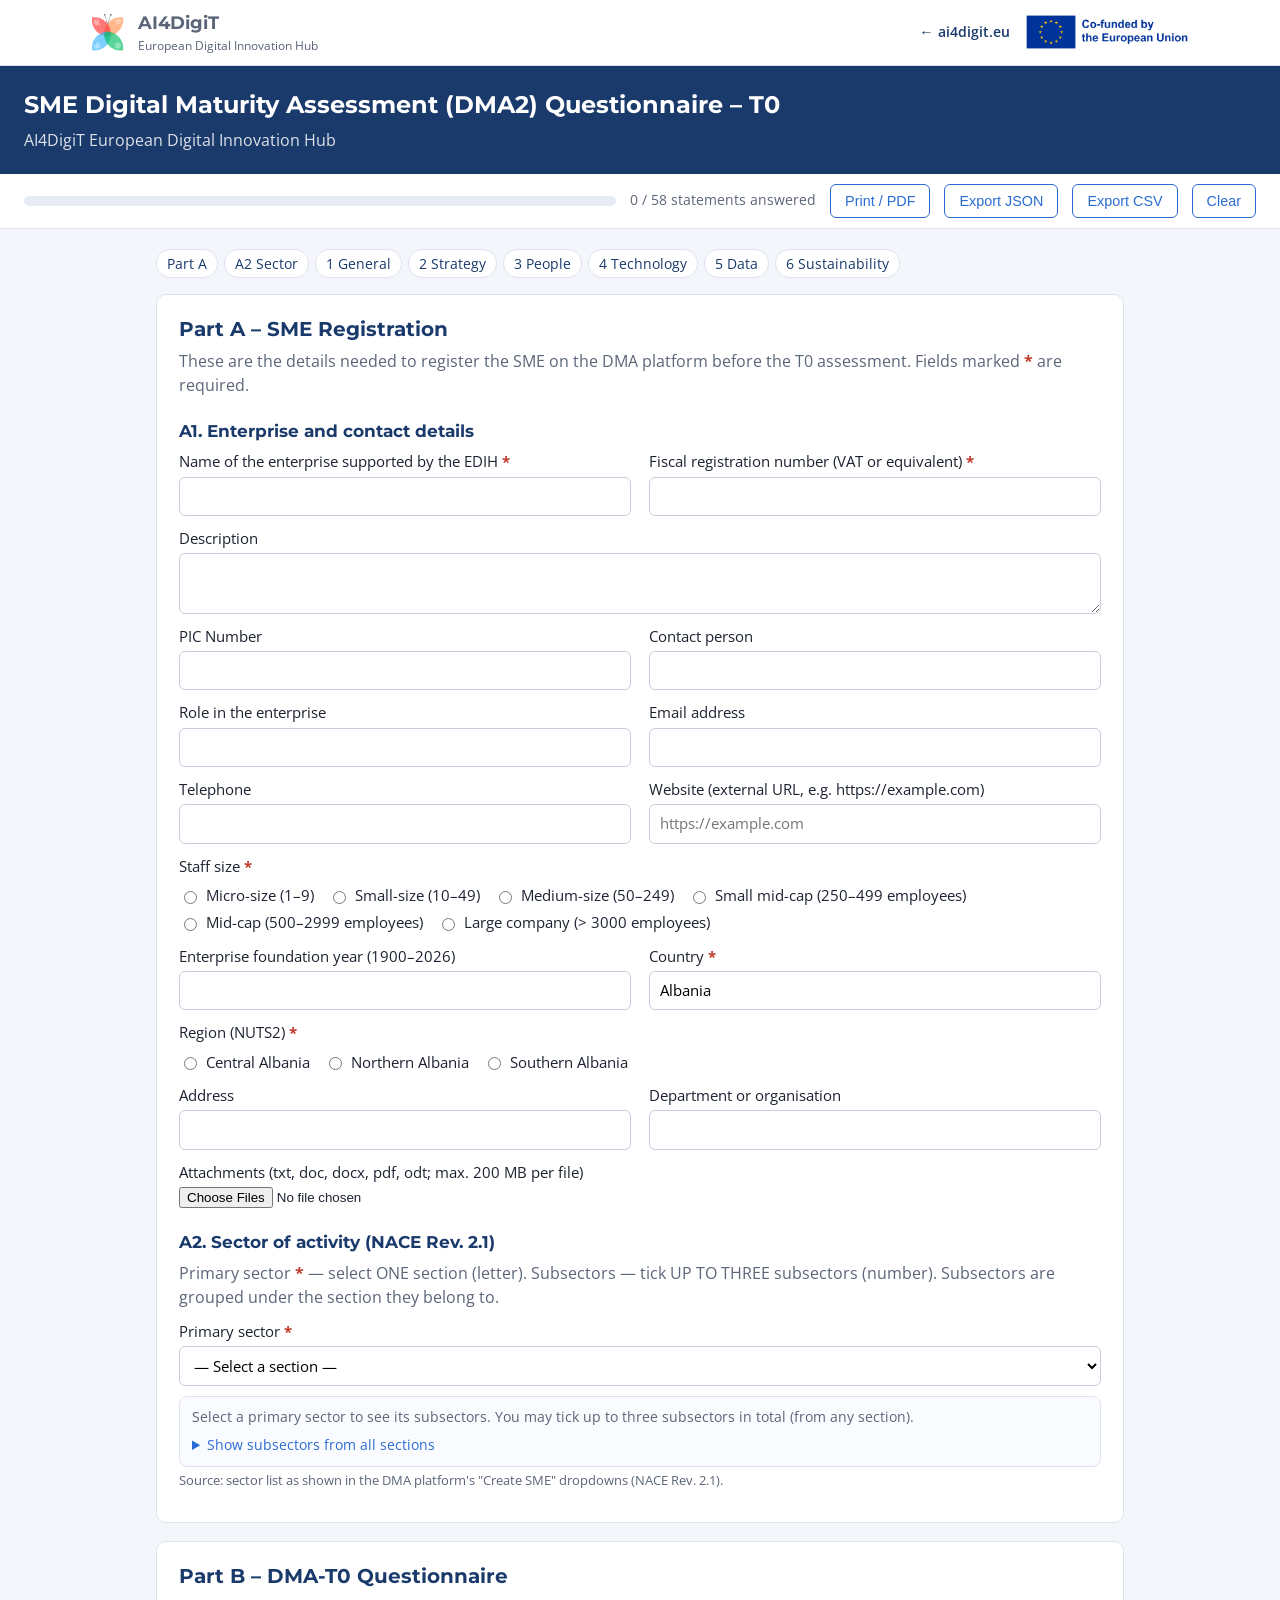
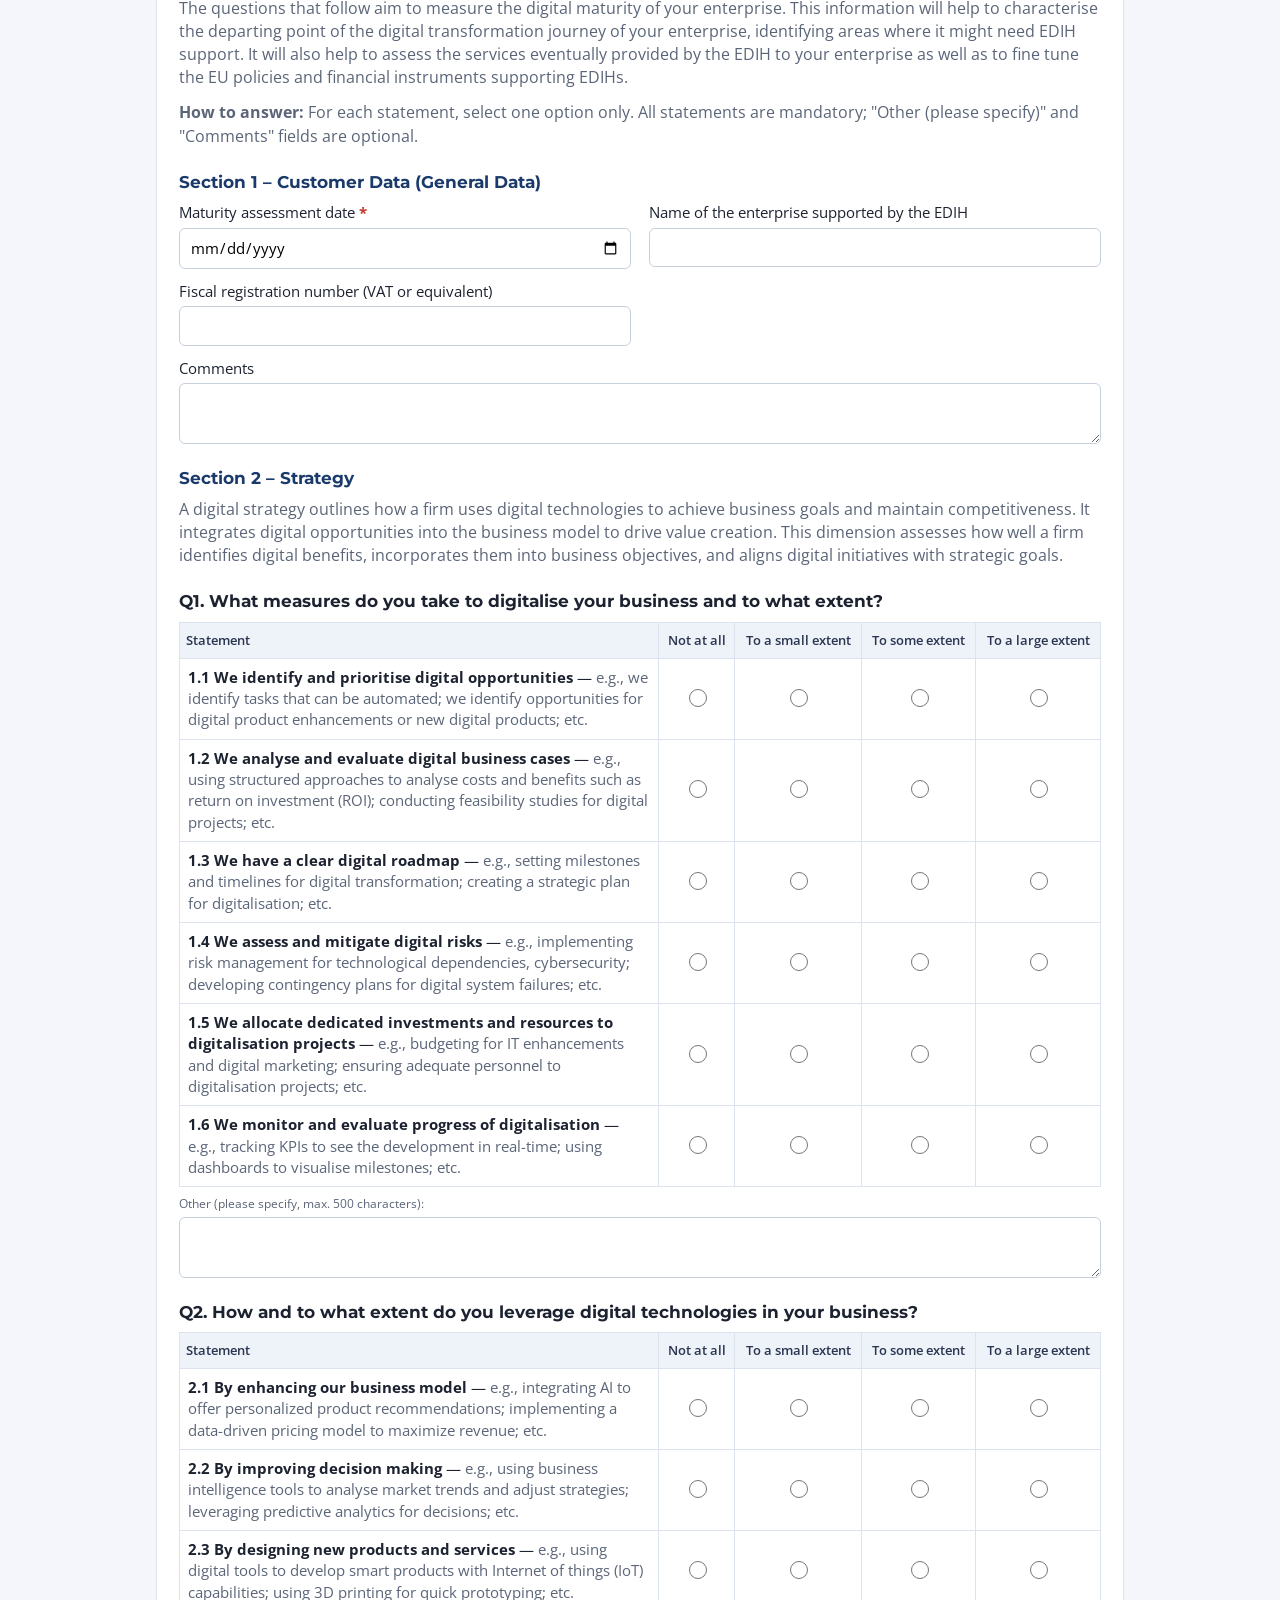
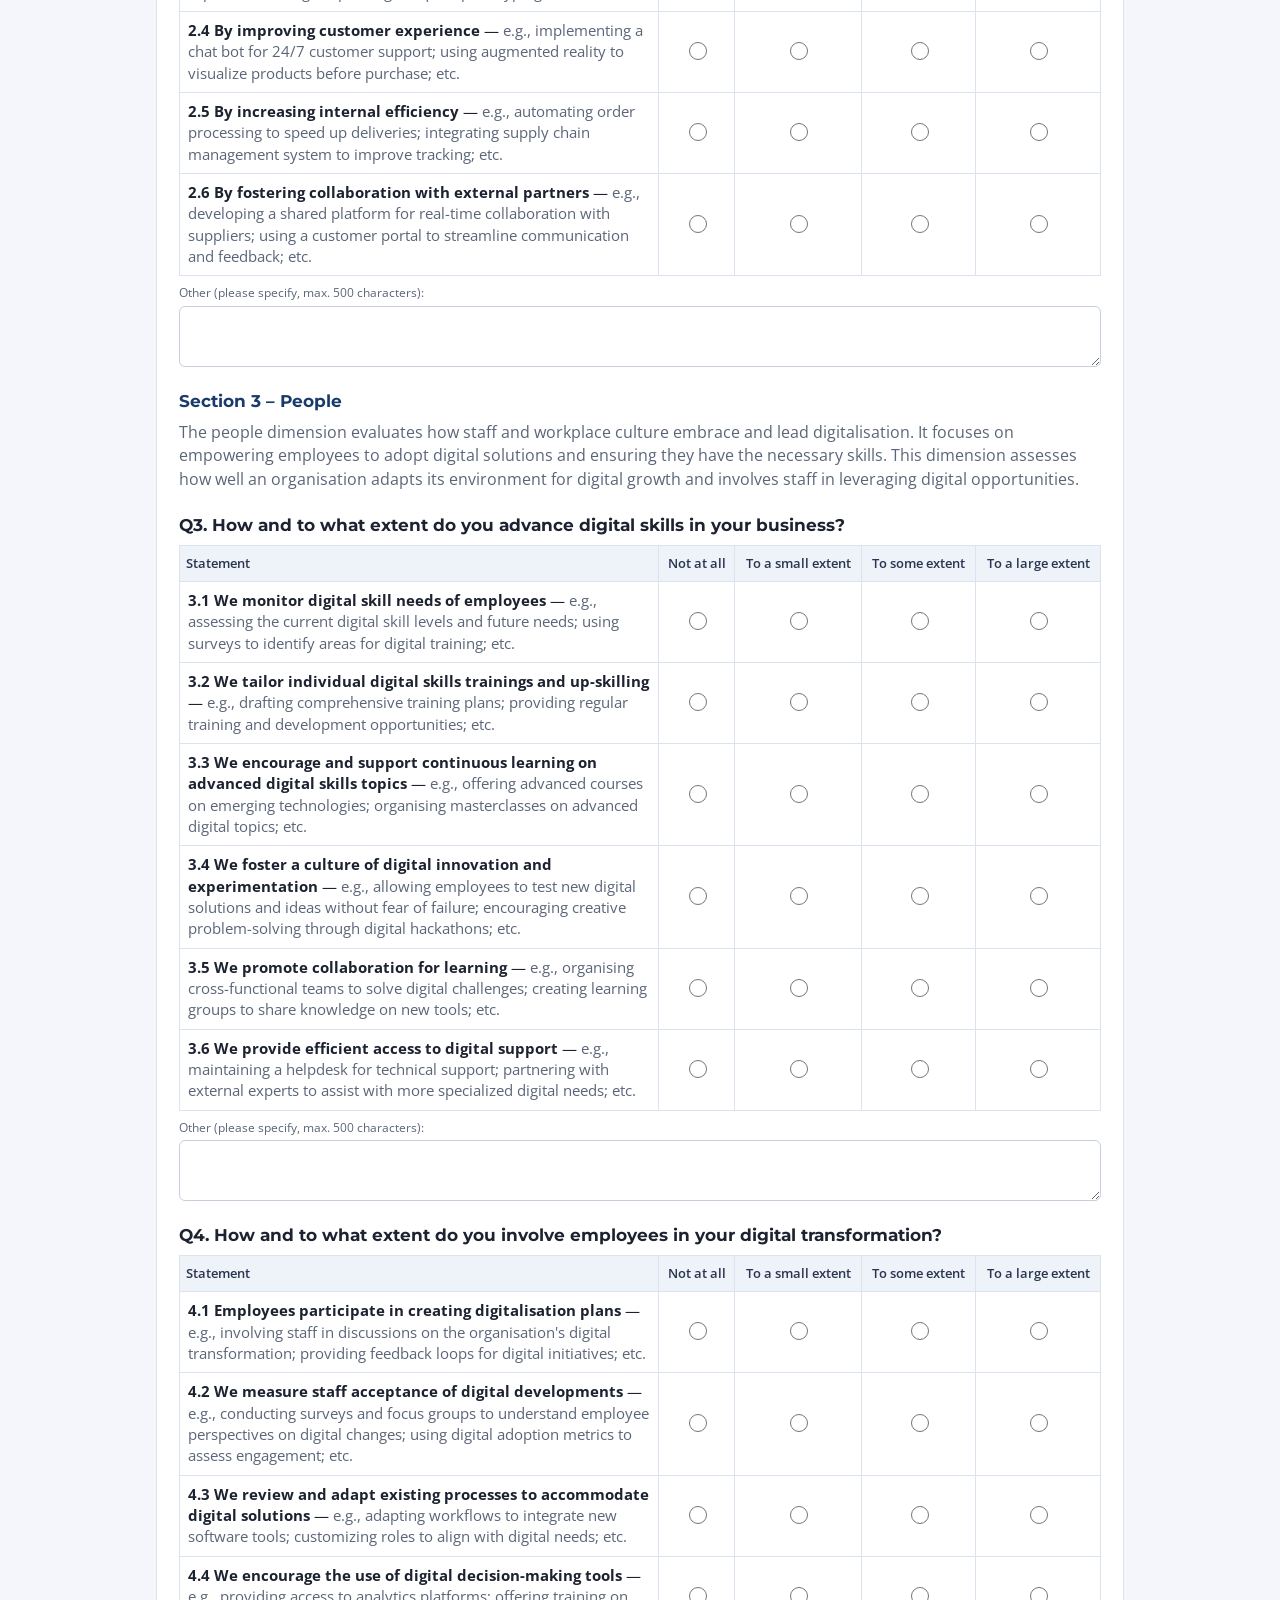
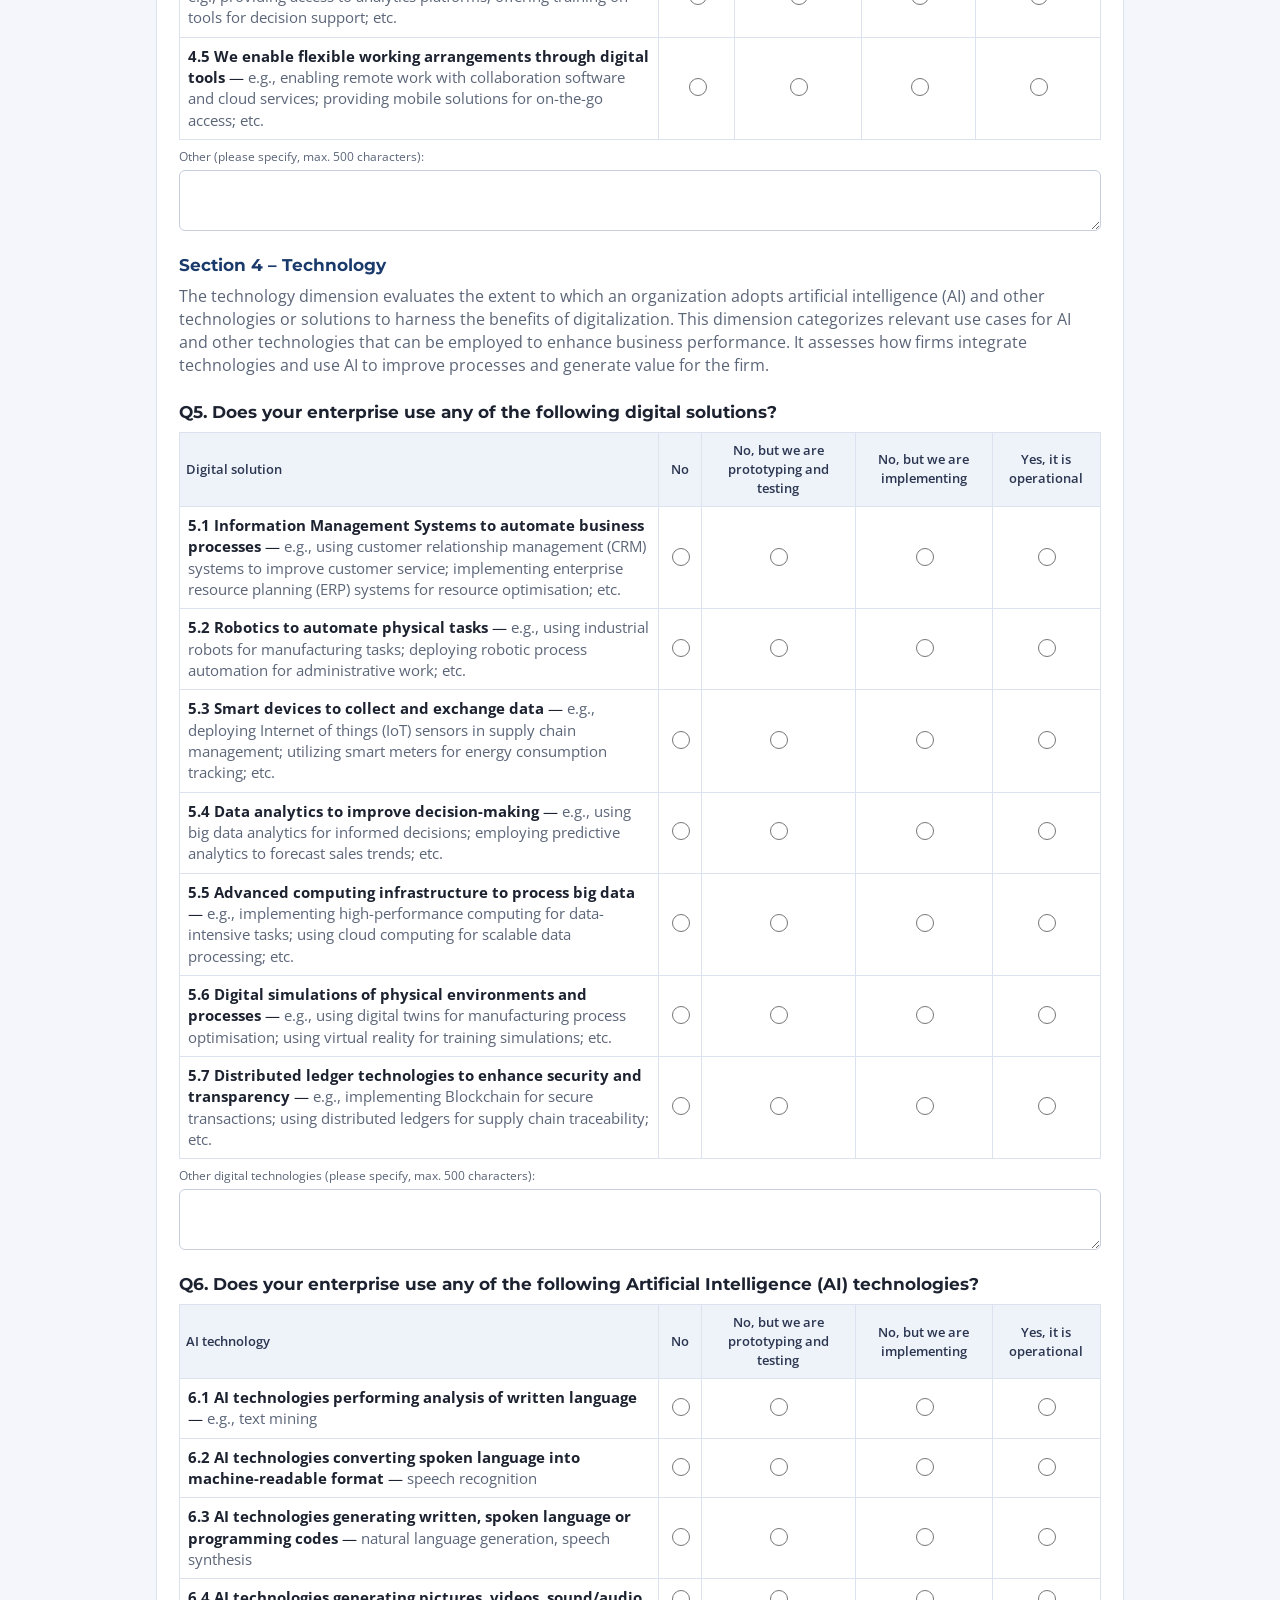
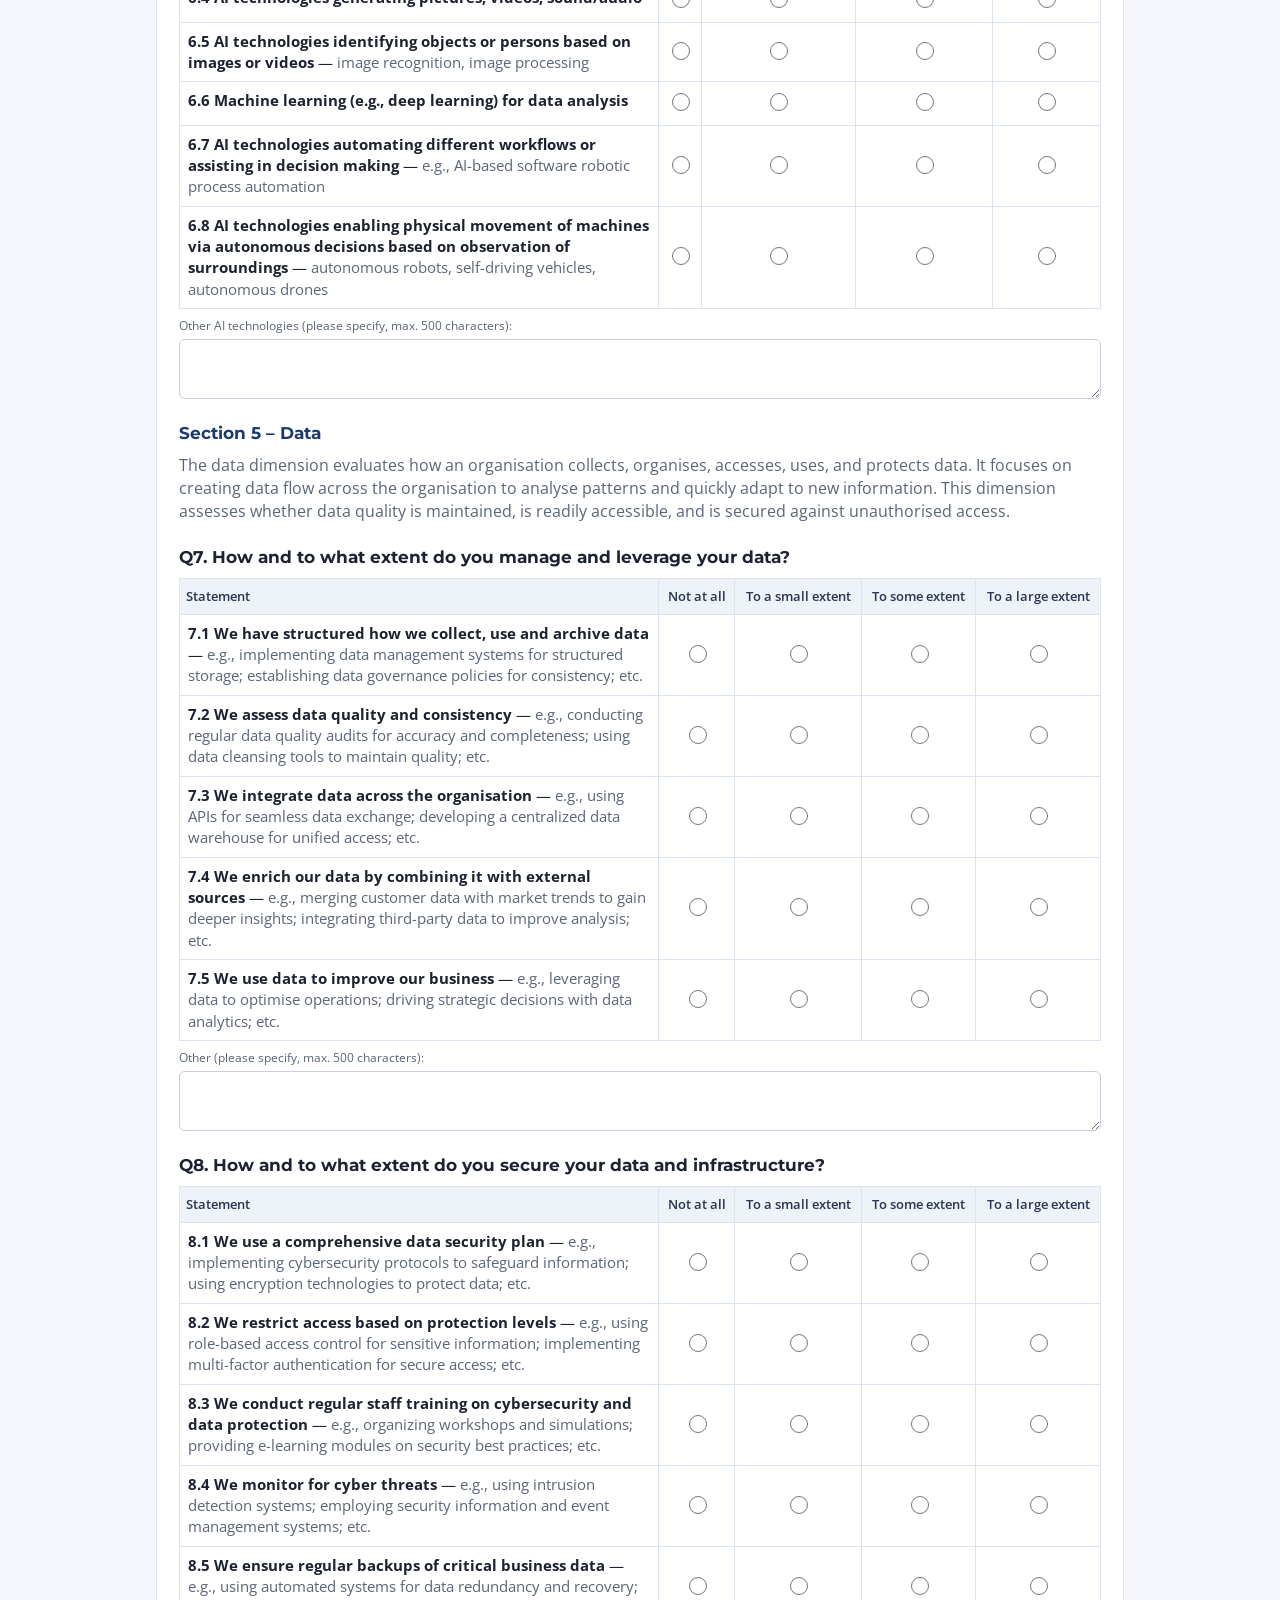
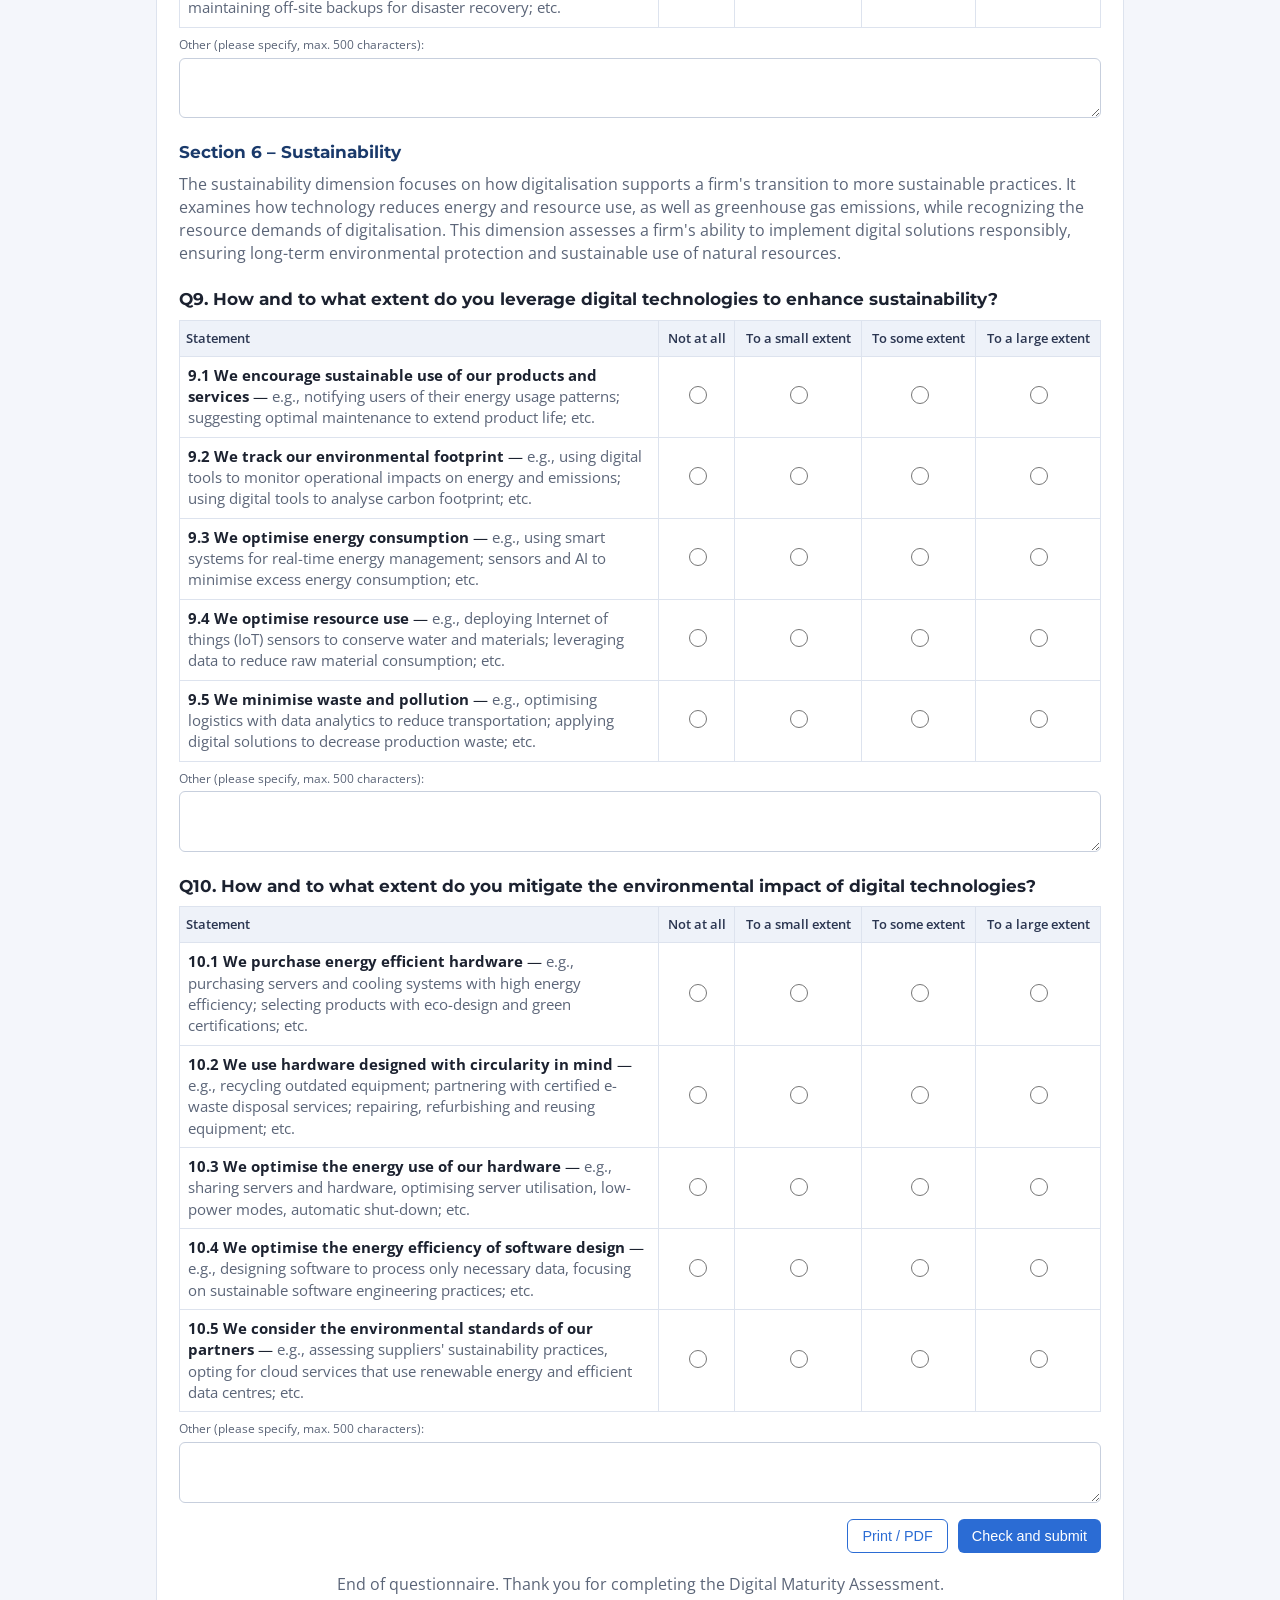
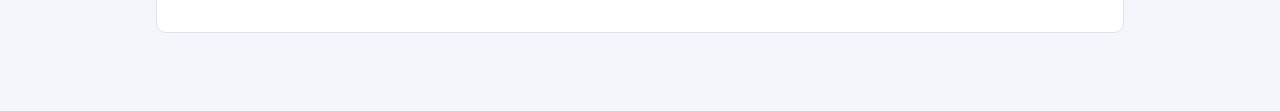
==== commit 8ebc0c22: "DMA page: remove the DMA1/DMA2 important notice Co-Authored-By: Claude Opus 5.5 <noreply@anthropic.c" ====
--- a/dma.html
+++ b/dma.html
@@ -111,7 +111,6 @@
     <section class="part" id="partA">
       <h2>Part A – SME Registration</h2>
       <p class="intro">These are the details needed to register the SME on the DMA platform before the T0 assessment. Fields marked <b style="color:var(--err)">*</b> are required.</p>
-      <div class="notice"><b>Important notice:</b> When creating a new SME, choose between DMA1 and DMA2. This choice cannot be changed later, as the same DMAT version must be used throughout the entire client's journey.</div>
 
       <h3 id="a1">A1. Enterprise and contact details</h3>
       <div class="fields" id="a1fields"></div>
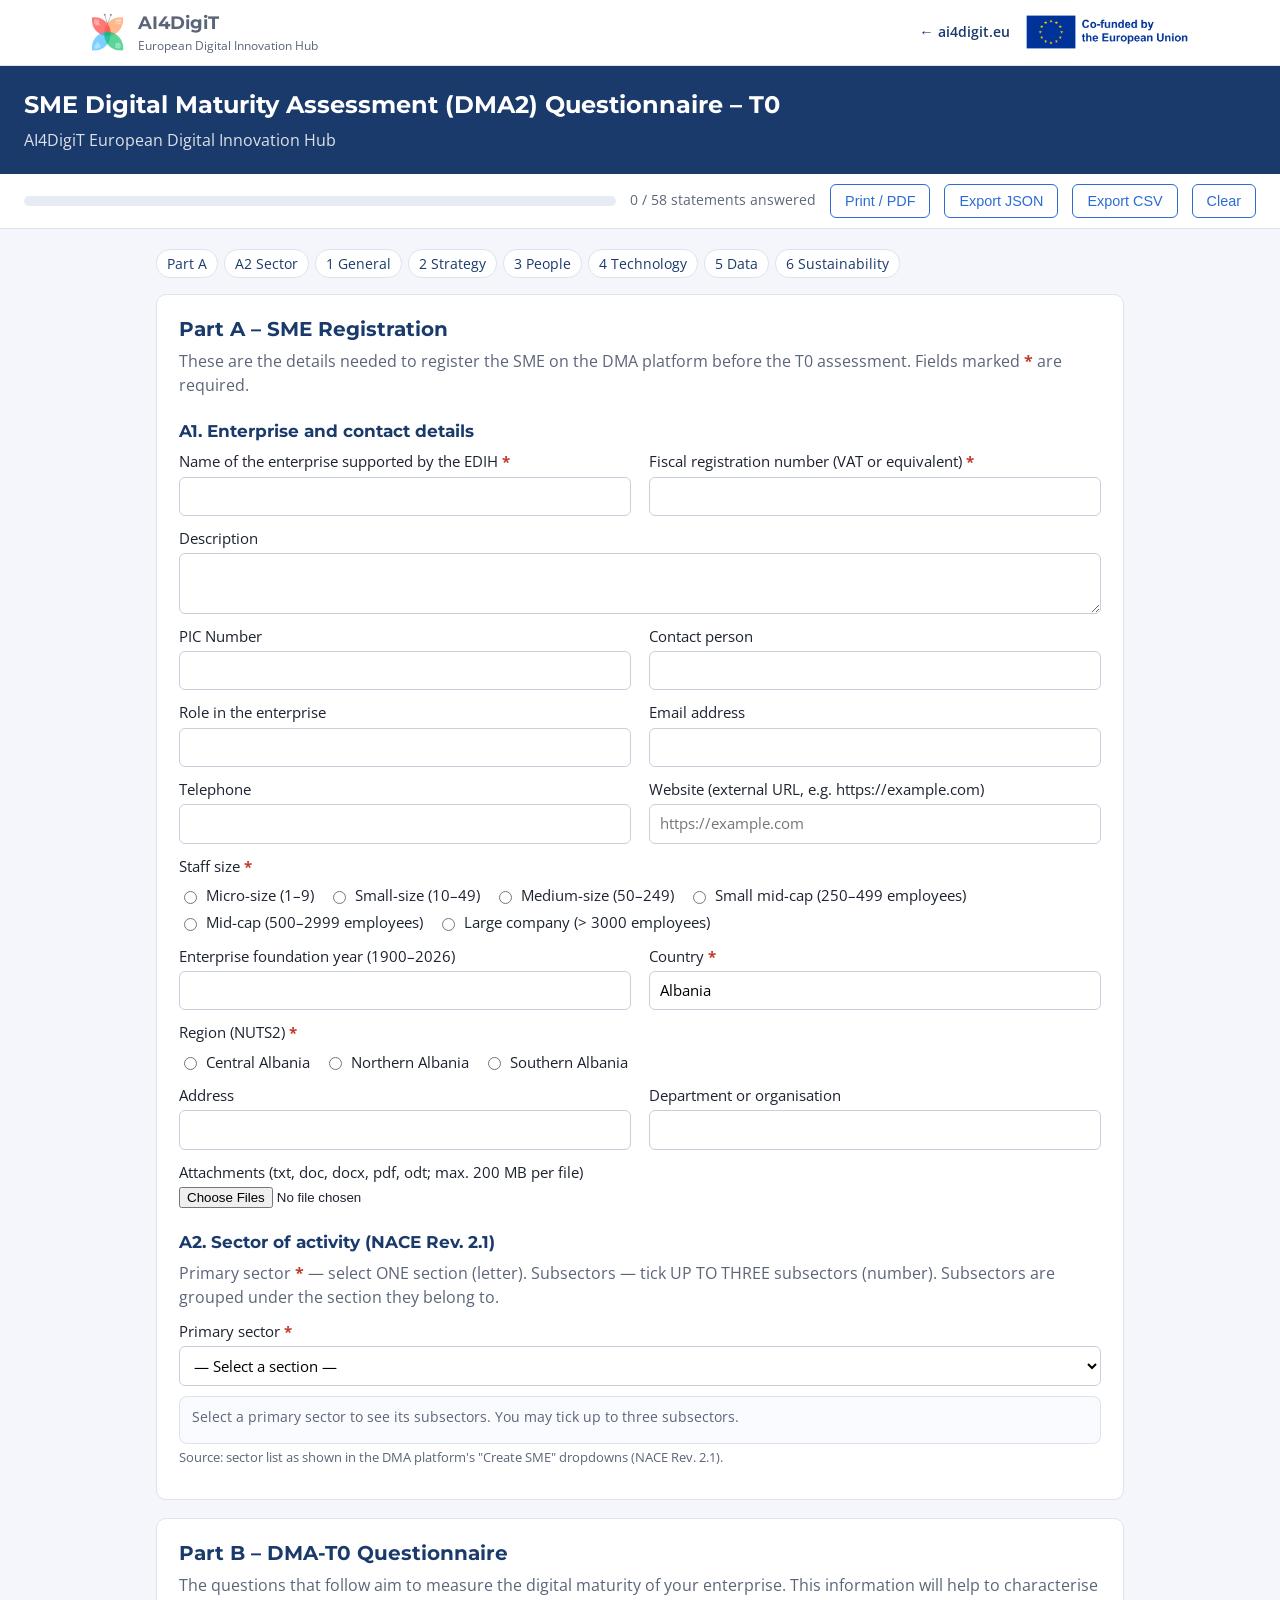
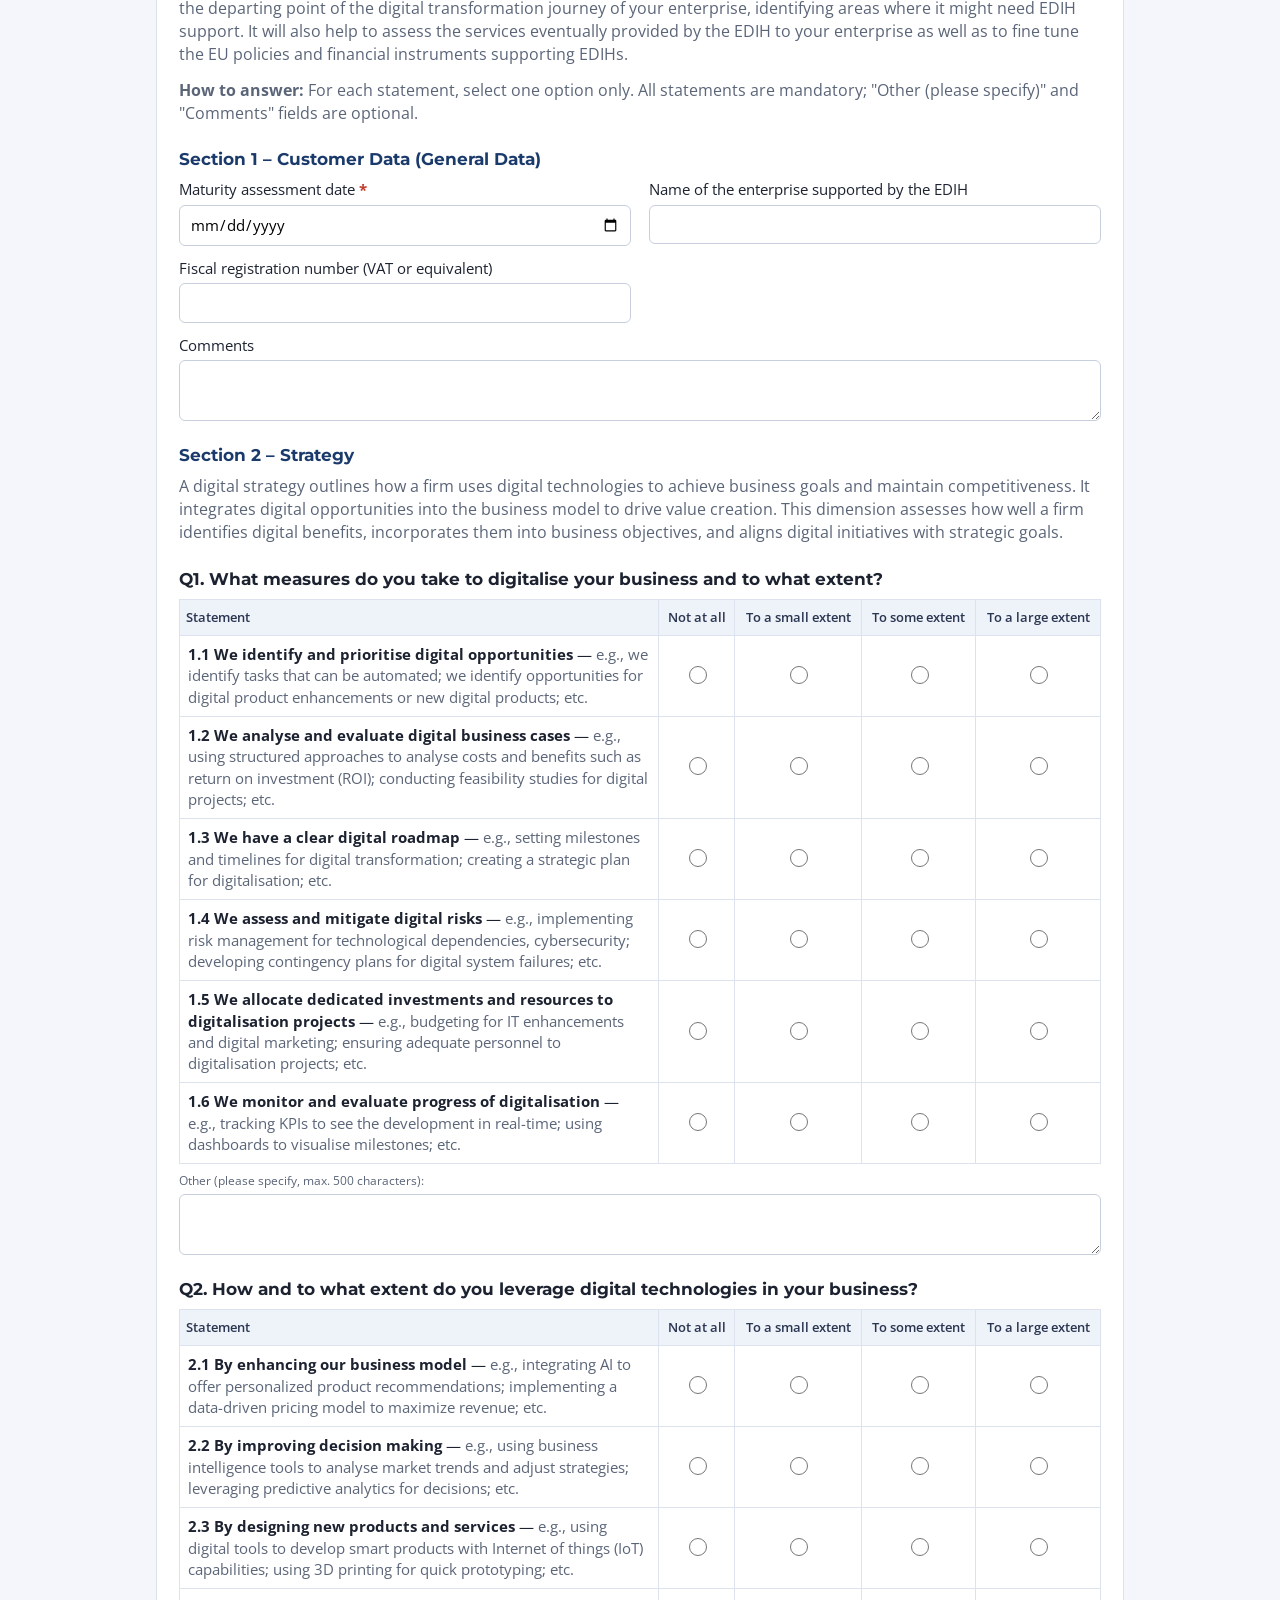
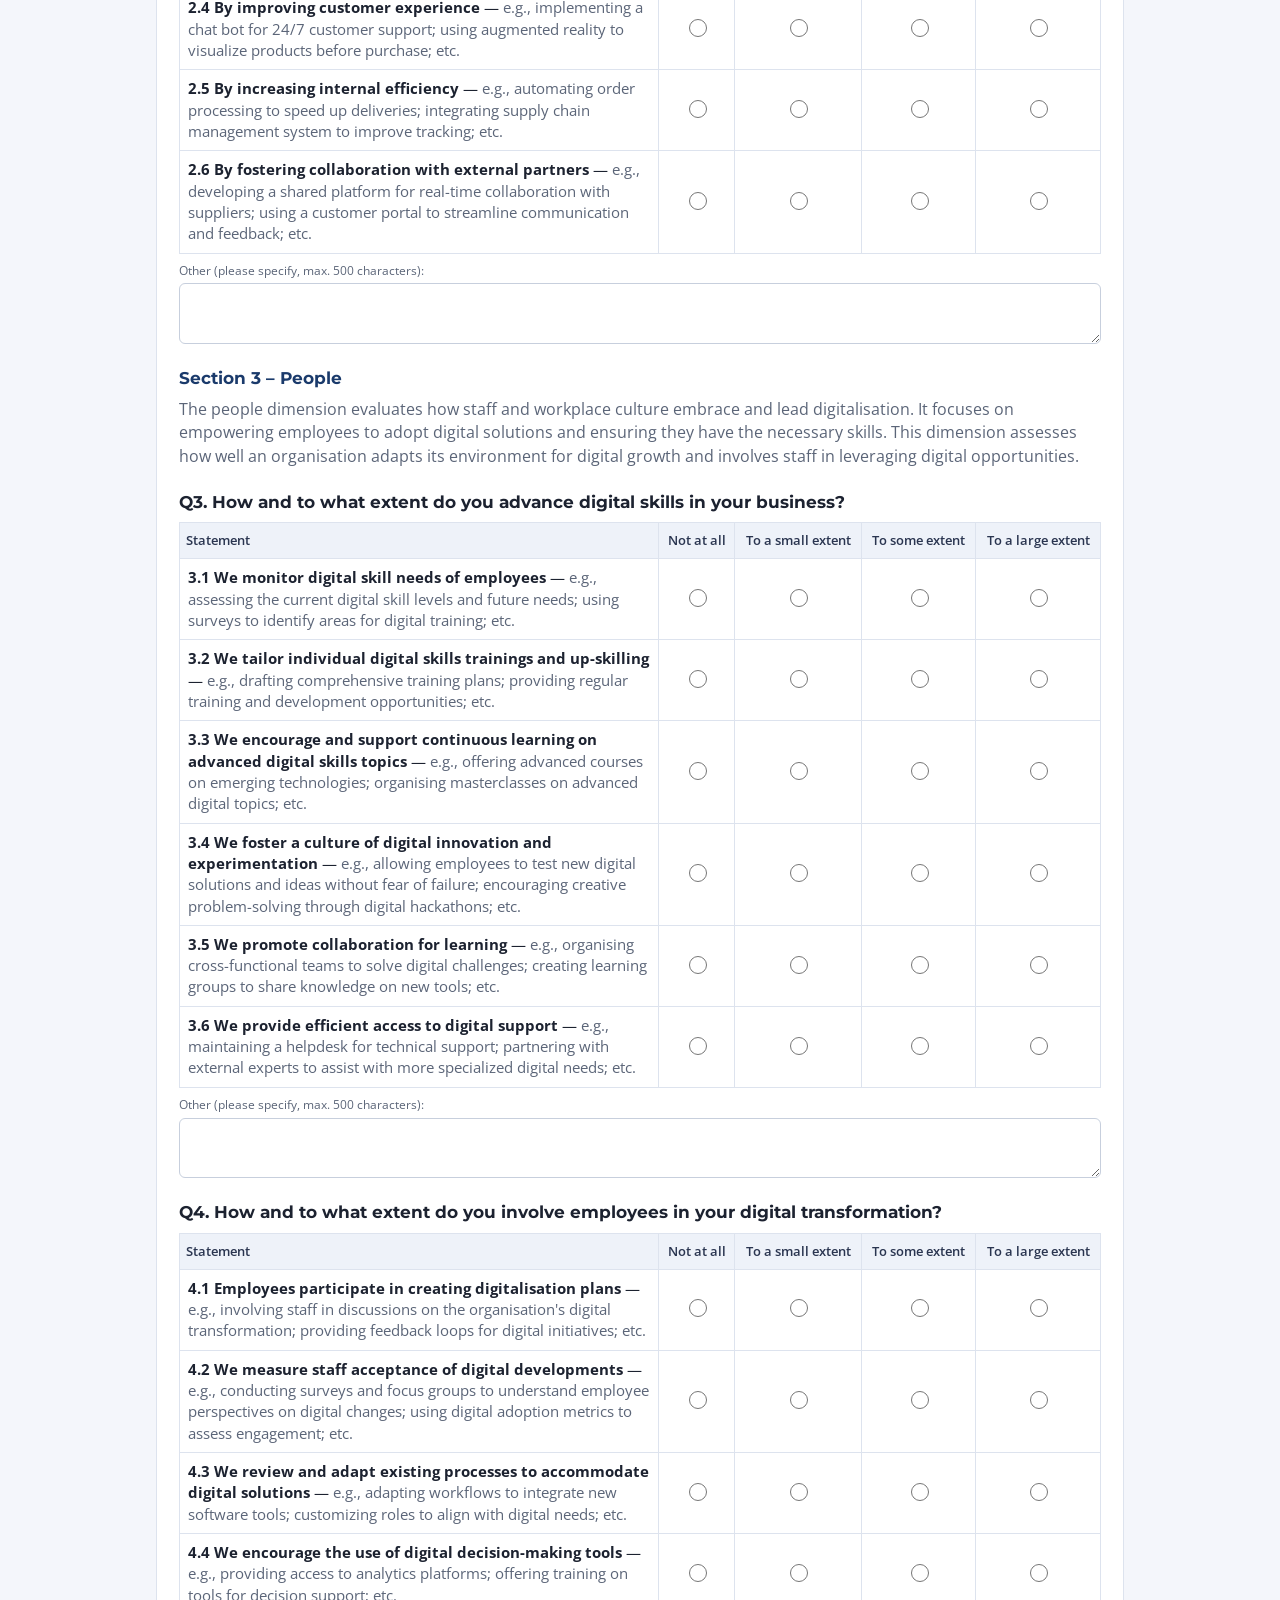
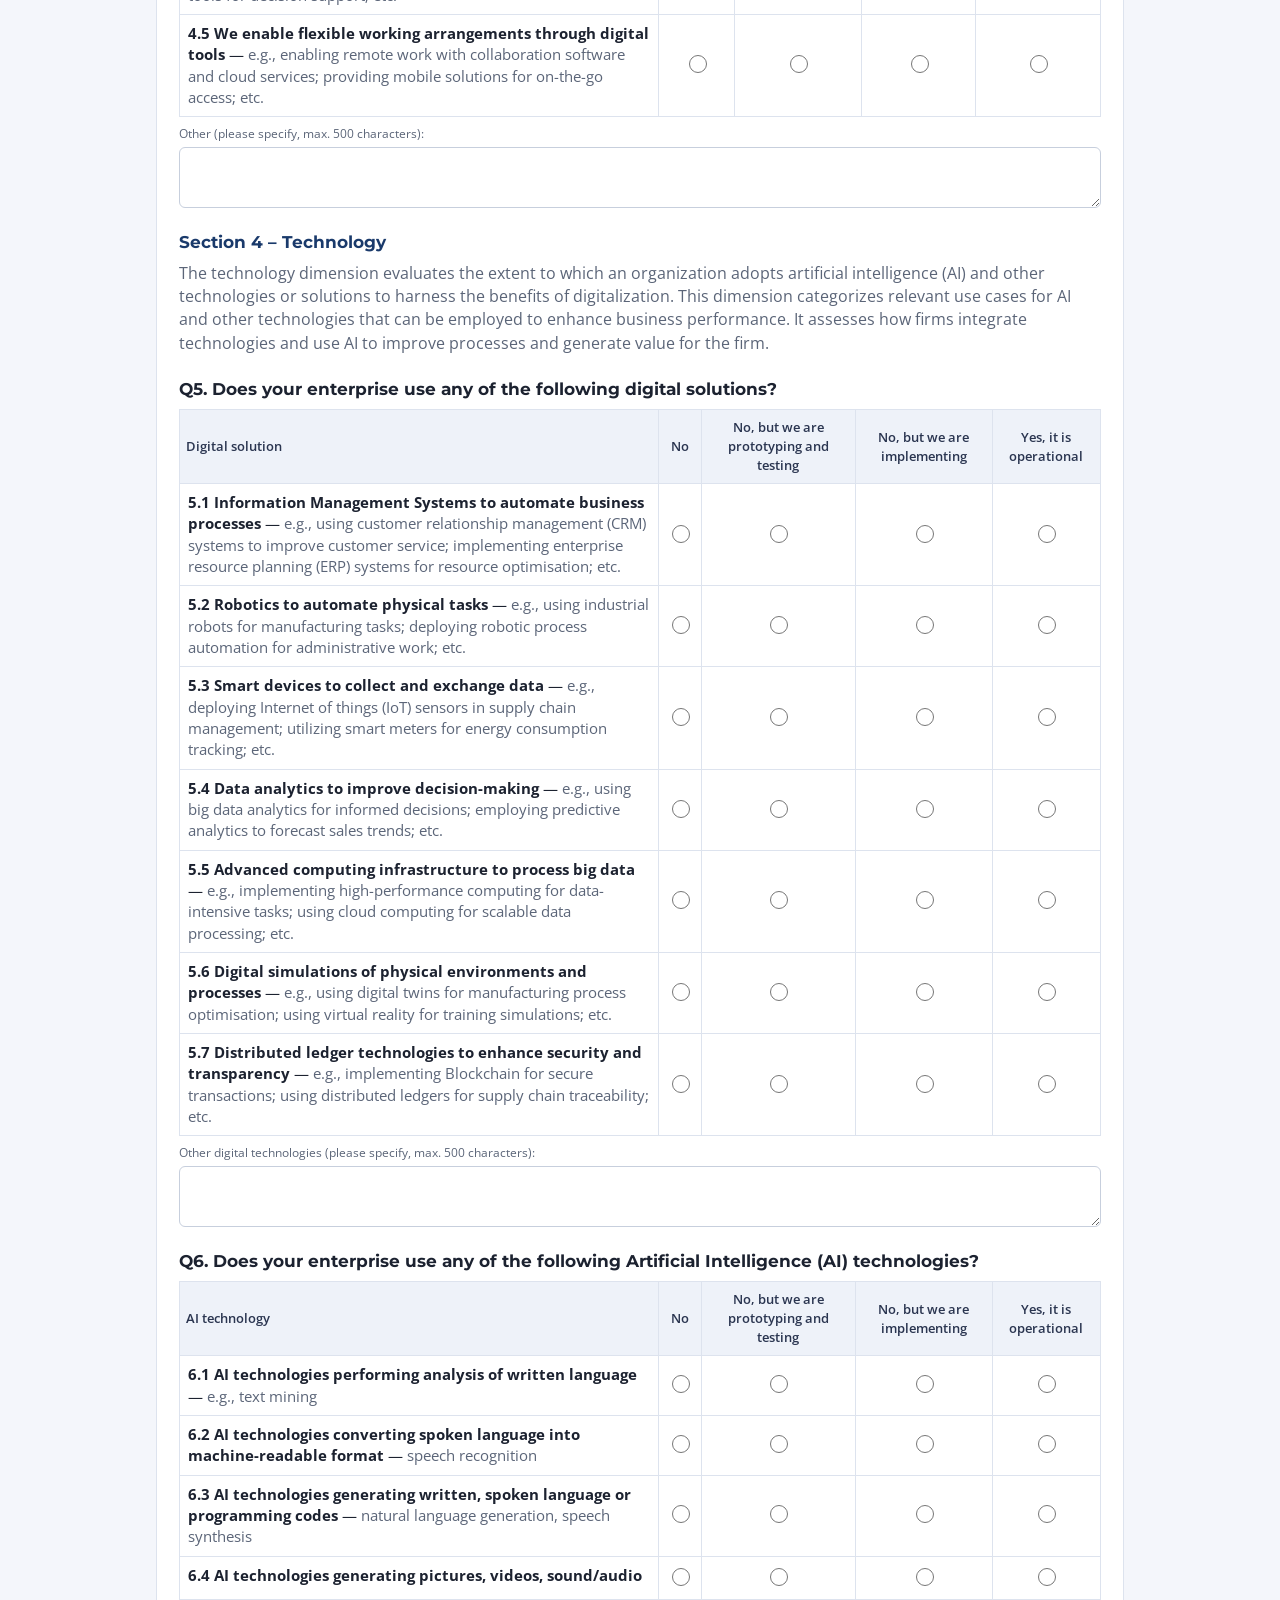
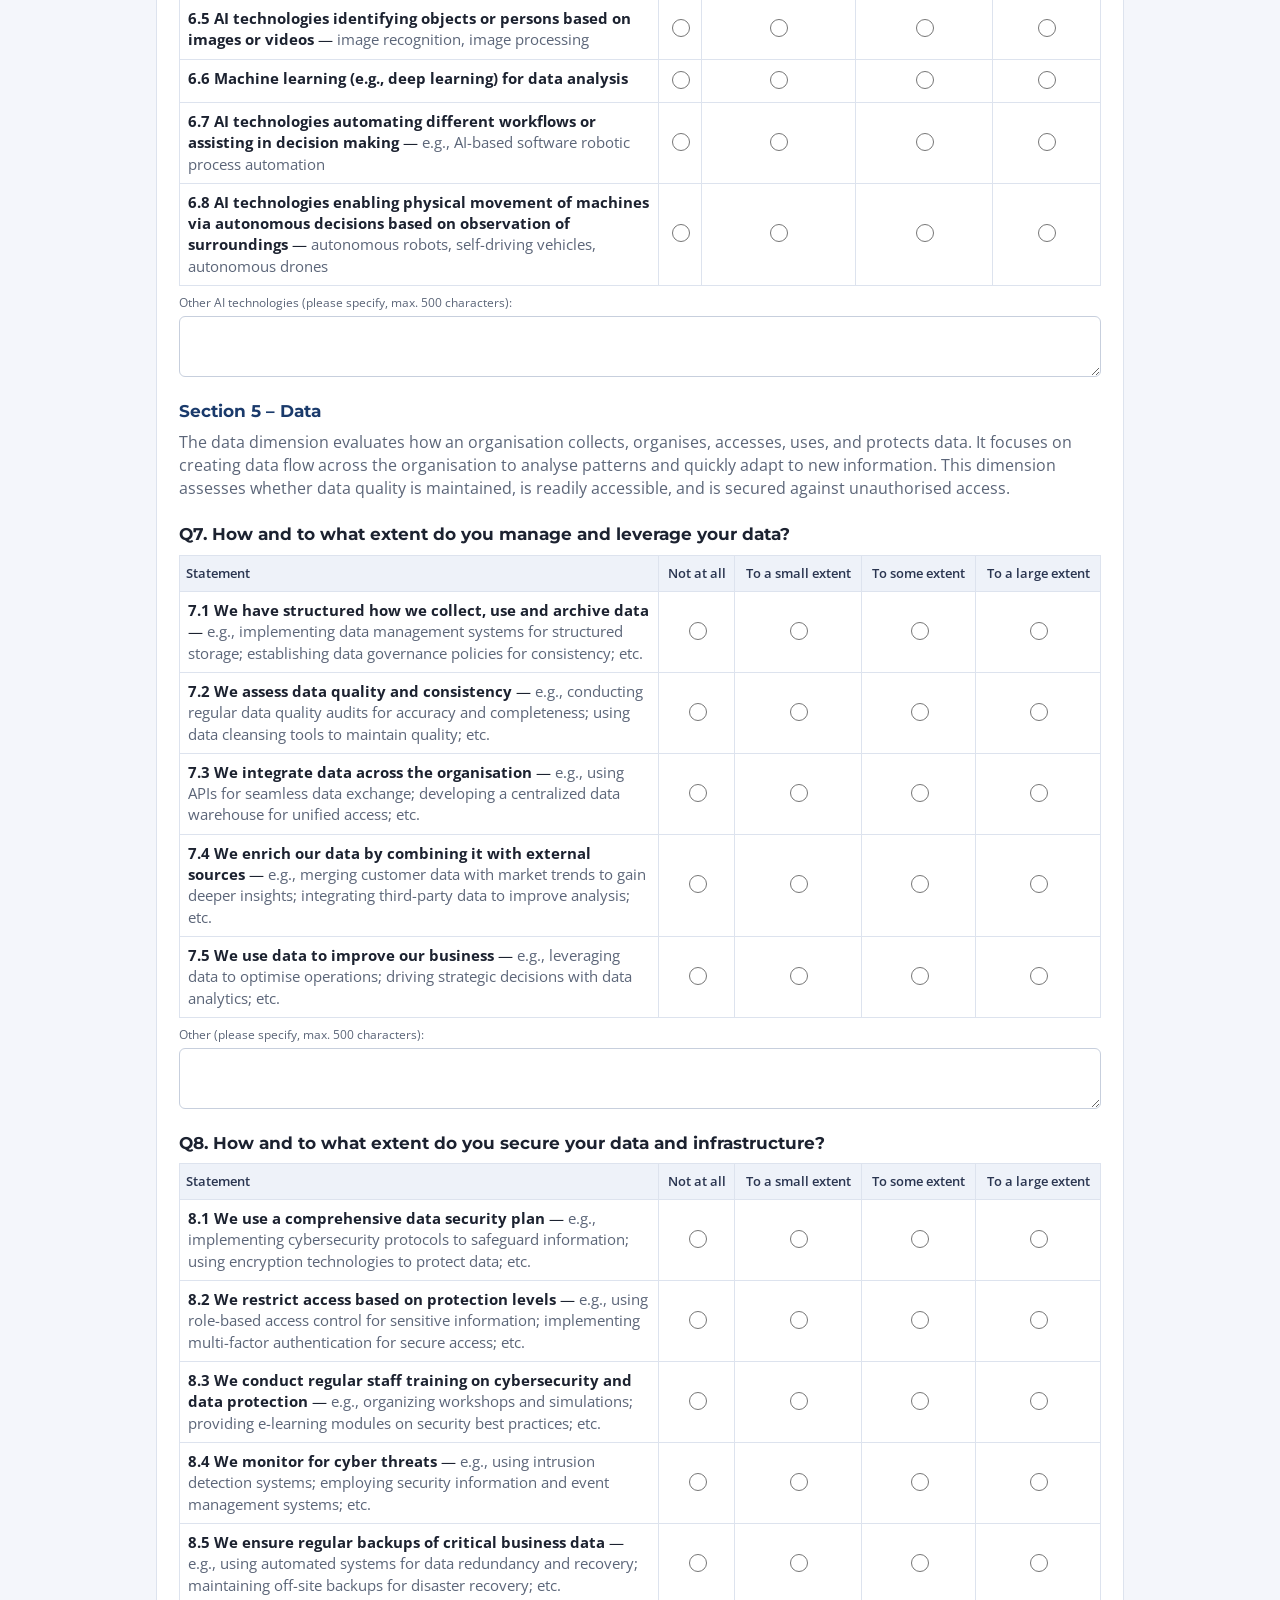
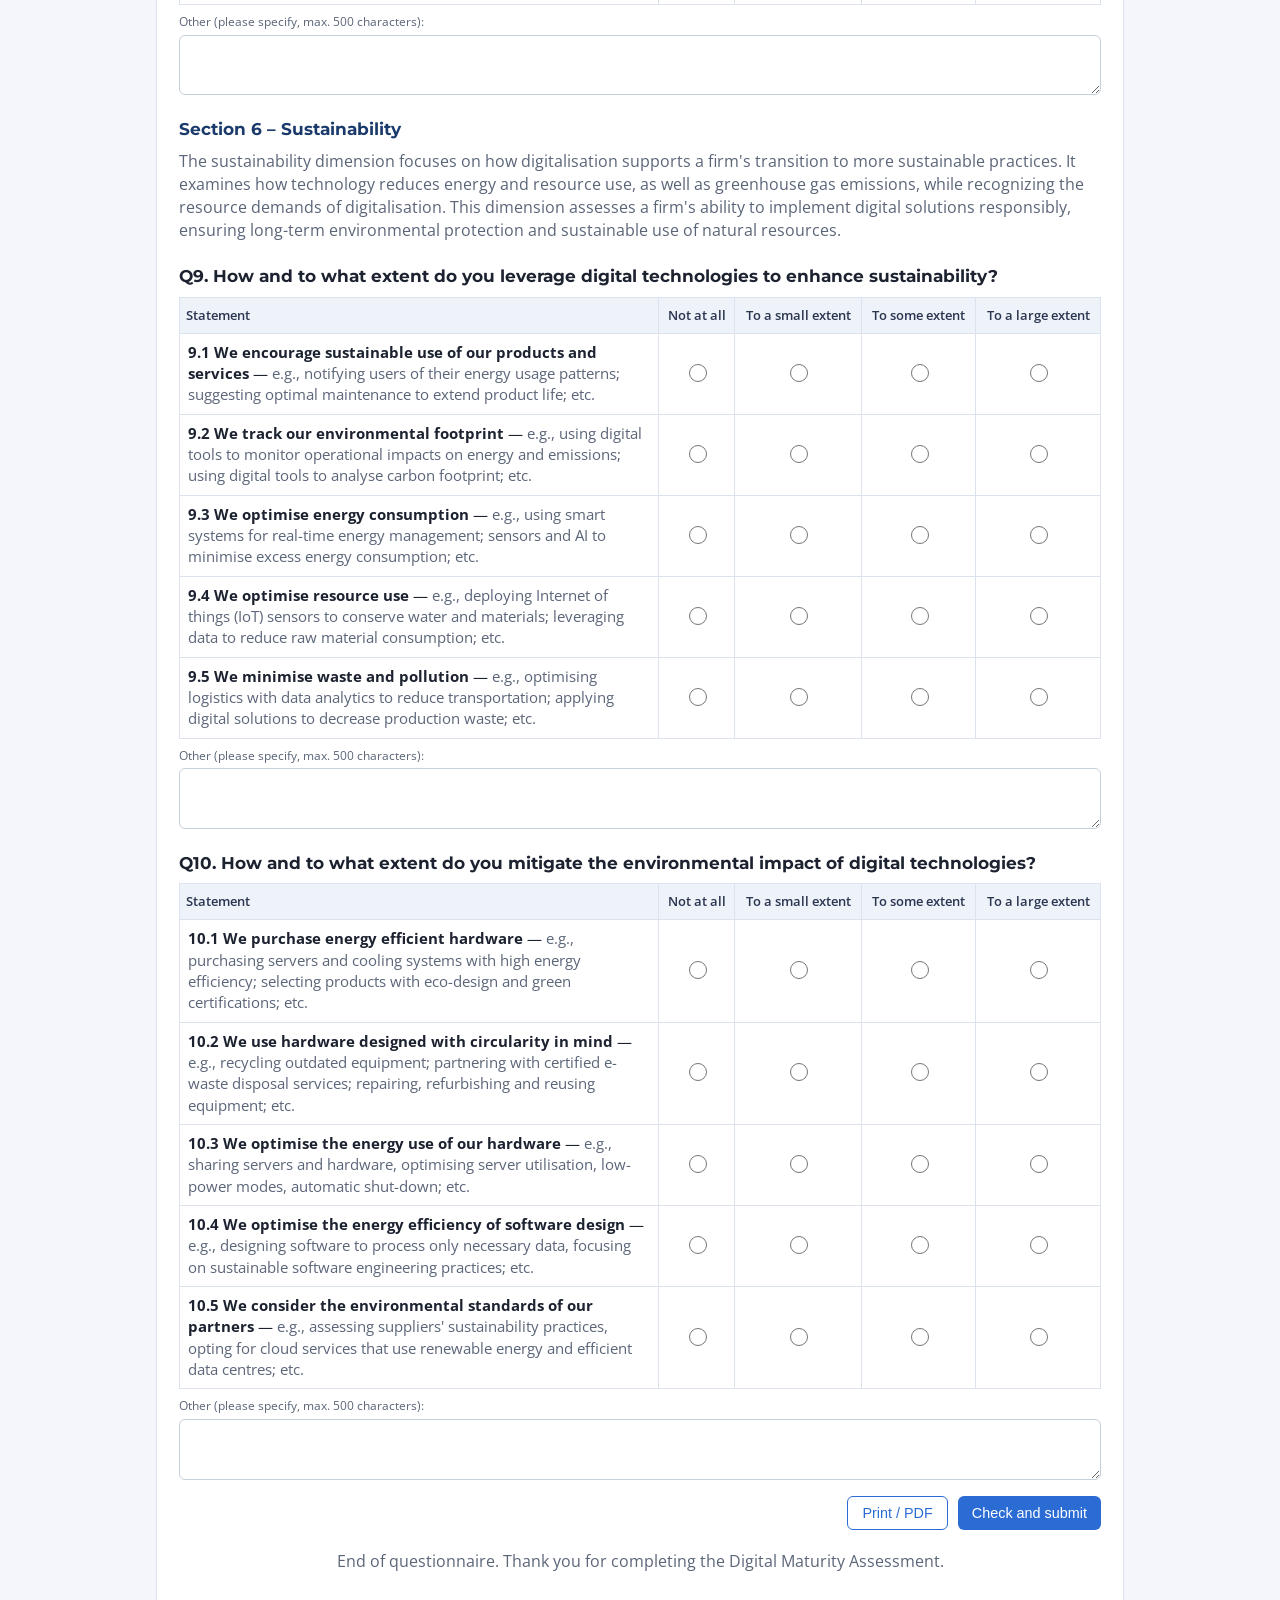
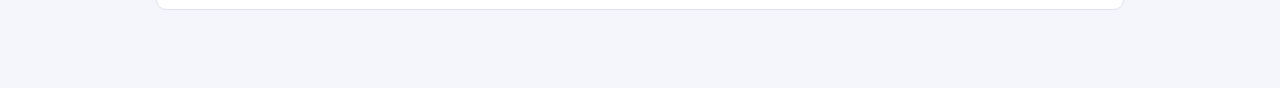
==== commit 2776b4cb: "DMA page: remove 'Show subsectors from all sections'; subsectors limited to the chosen section Co-Au" ====
--- a/dma.html
+++ b/dma.html
@@ -123,9 +123,9 @@
         </label>
       </div>
       <div class="subs" id="subsWrap">
-        <div class="hint" id="subsHint">Select a primary sector to see its subsectors. You may tick up to three subsectors in total (from any section).</div>
+        <div class="hint" id="subsHint">Select a primary sector to see its subsectors. You may tick up to three subsectors.</div>
         <div id="subsList"></div>
-        <details style="margin-top:8px"><summary style="cursor:pointer;color:var(--brand2);font-size:.9rem">Show subsectors from all sections</summary><div id="subsAll"></div></details>
+        <div id="subsAll" hidden></div>
       </div>
       <p class="intro" style="font-size:.82rem">Source: sector list as shown in the DMA platform's "Create SME" dropdowns (NACE Rev. 2.1).</p>
     </section>
@@ -336,9 +336,15 @@
     alert("You can tick up to three subsectors.");
   }
   document.getElementById("subsHint").textContent =
-    `Subsectors selected: ${all.filter(i => i.checked).map(i => i.value).join(", ") || "none"} (maximum three, from any section).`;
+    `Subsectors selected: ${all.filter(i => i.checked).map(i => i.value).join(", ") || "none"} (maximum three).`;
 }
-sel.addEventListener("change", () => { showSubs(); save(); });
+sel.addEventListener("change", () => {
+  // subsectors must belong to the chosen section
+  document.querySelectorAll('#subsAll input[name="subsector"]').forEach(i => {
+    if (i.closest("div[data-sec]").dataset.sec !== sel.value) i.checked = false;
+  });
+  showSubs(); limitSubs(); save();
+});
 document.getElementById("subsAll").addEventListener("change", e => { if (e.target.name === "subsector") { limitSubs(e.target); showSubs(); save(); } });
 
 // ---- Part B sections
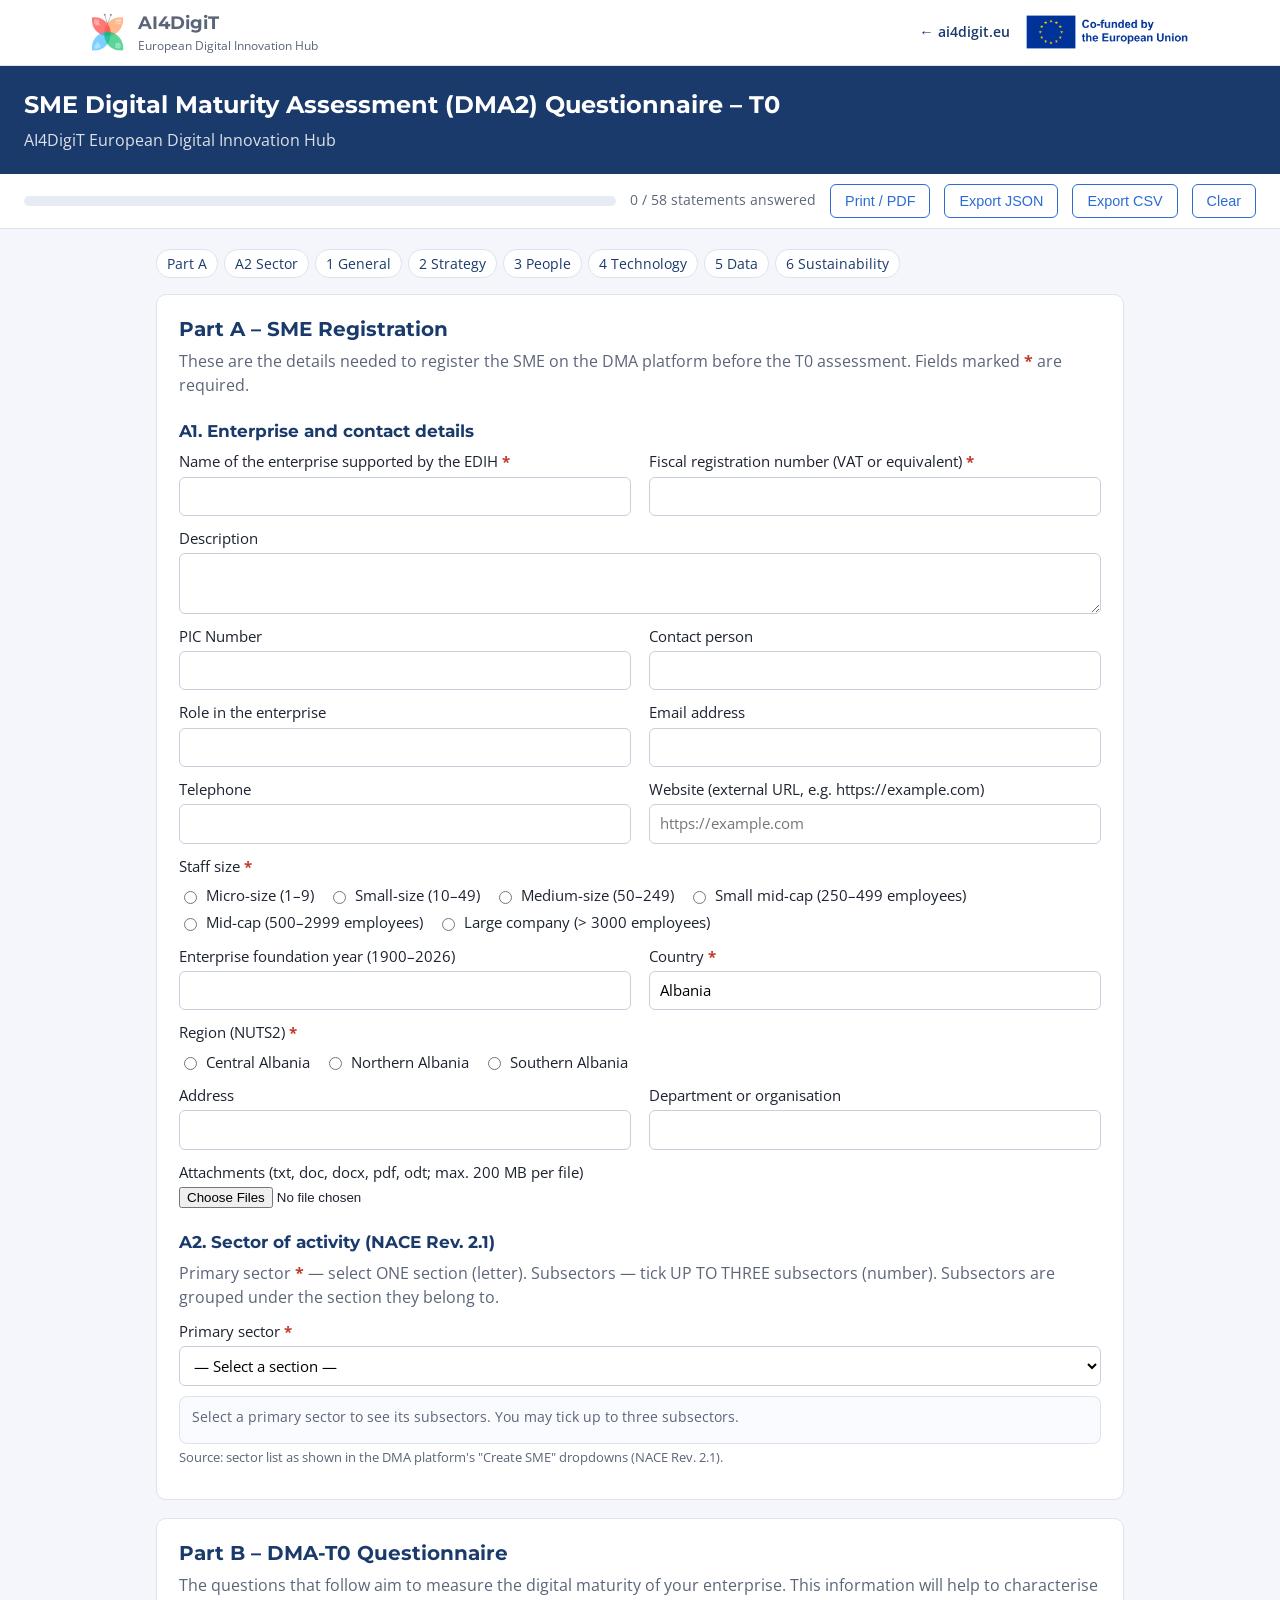
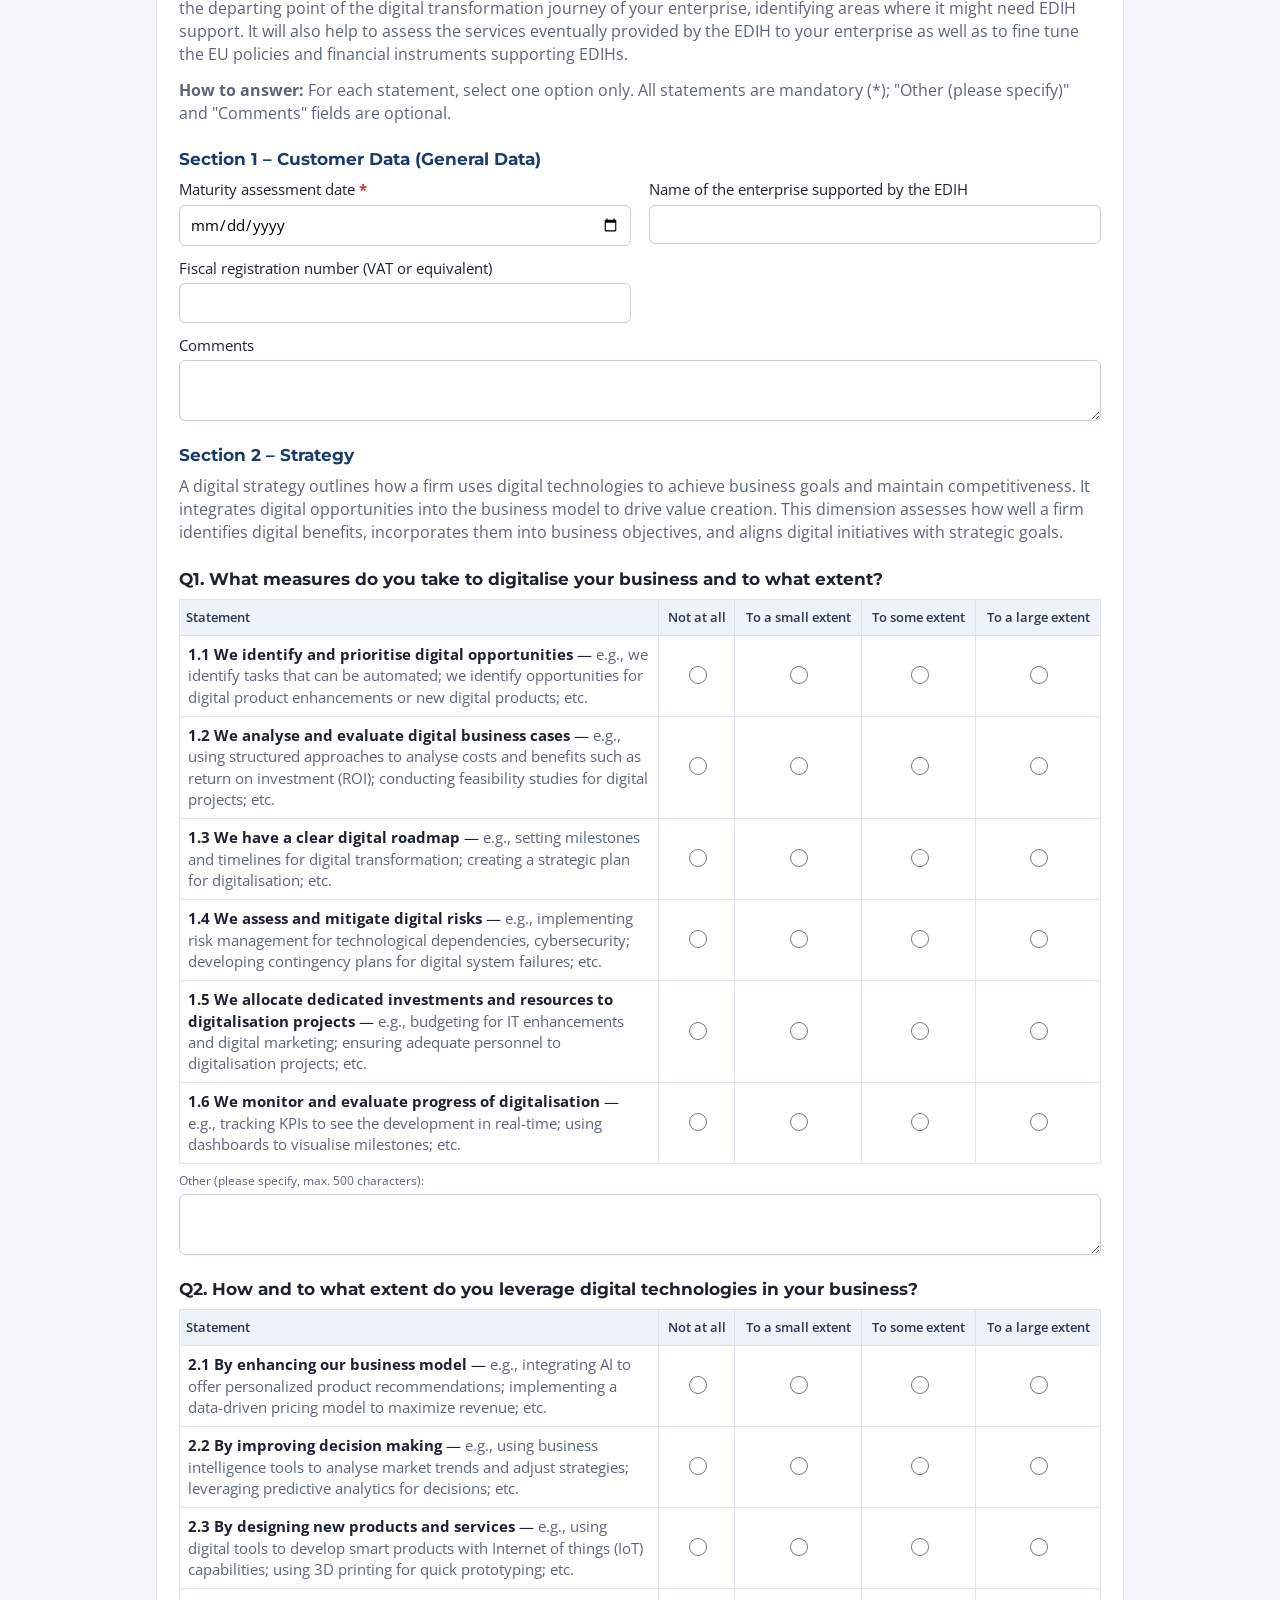
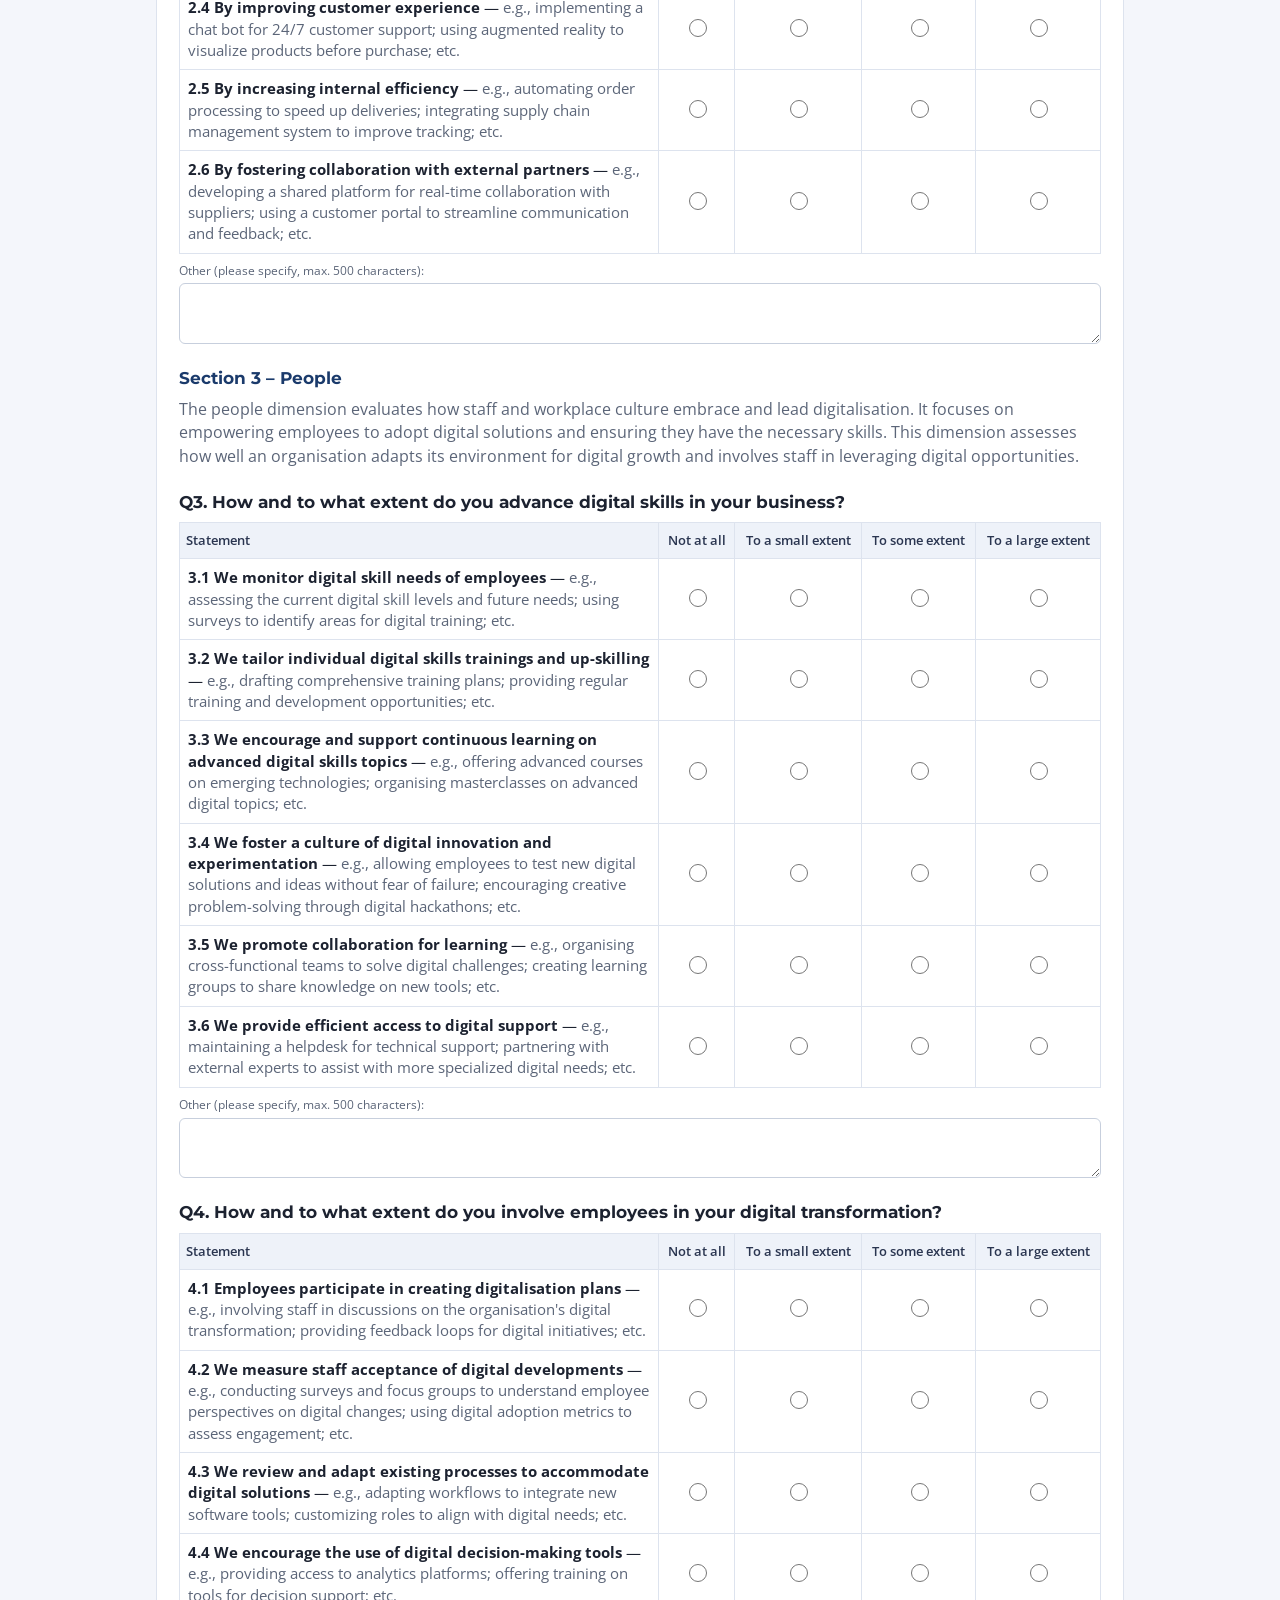
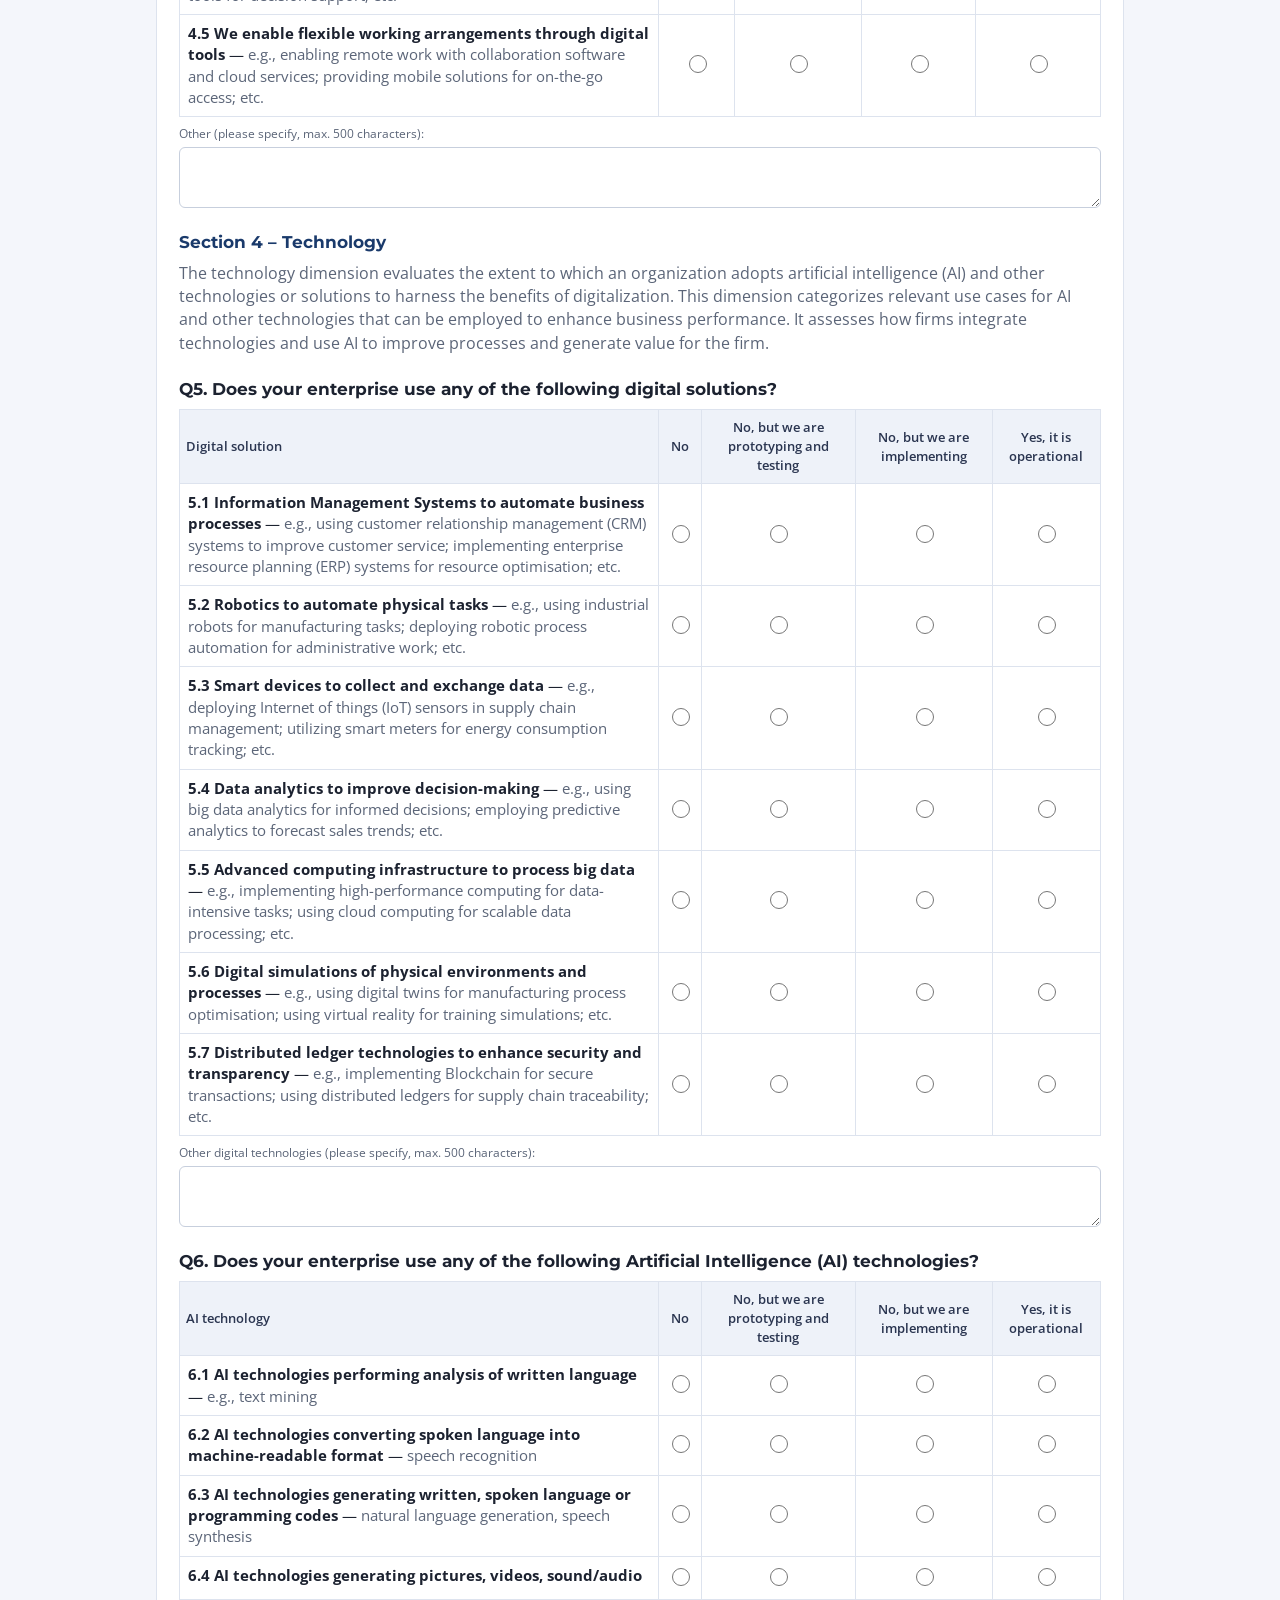
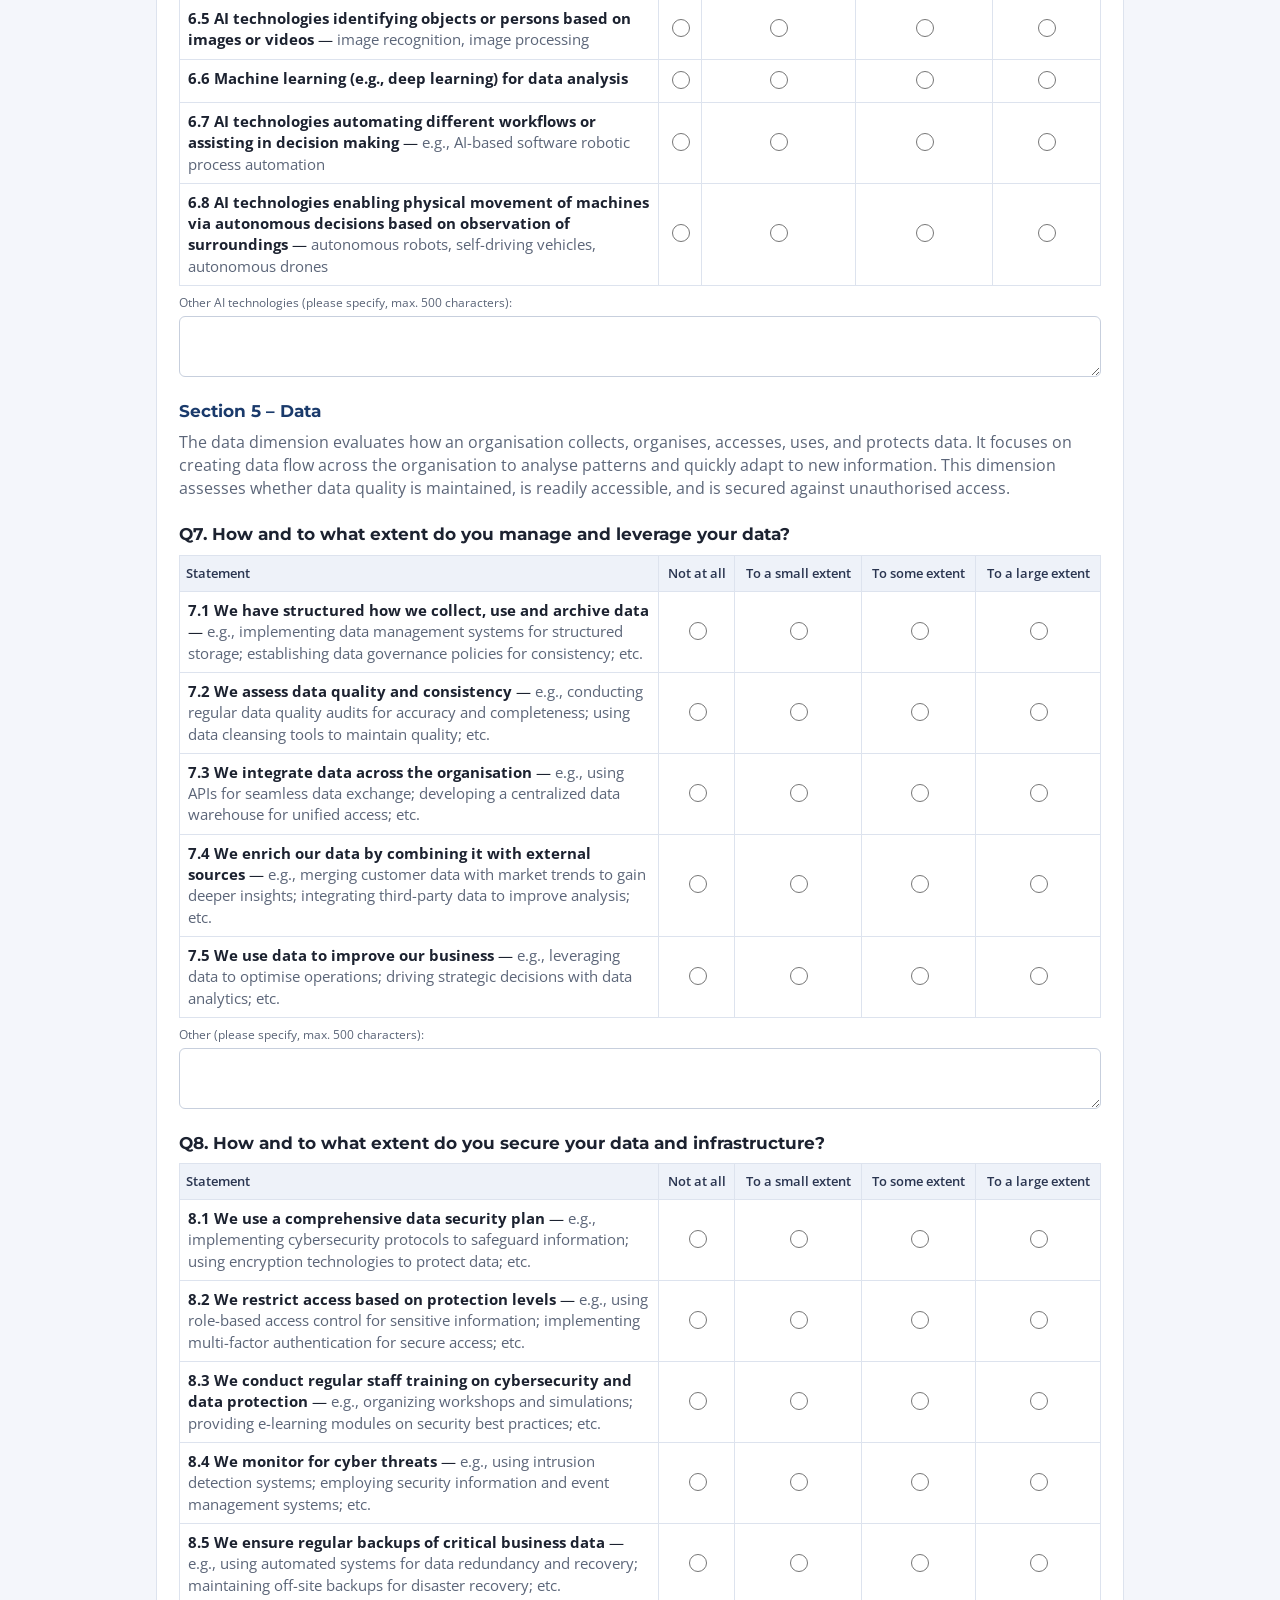
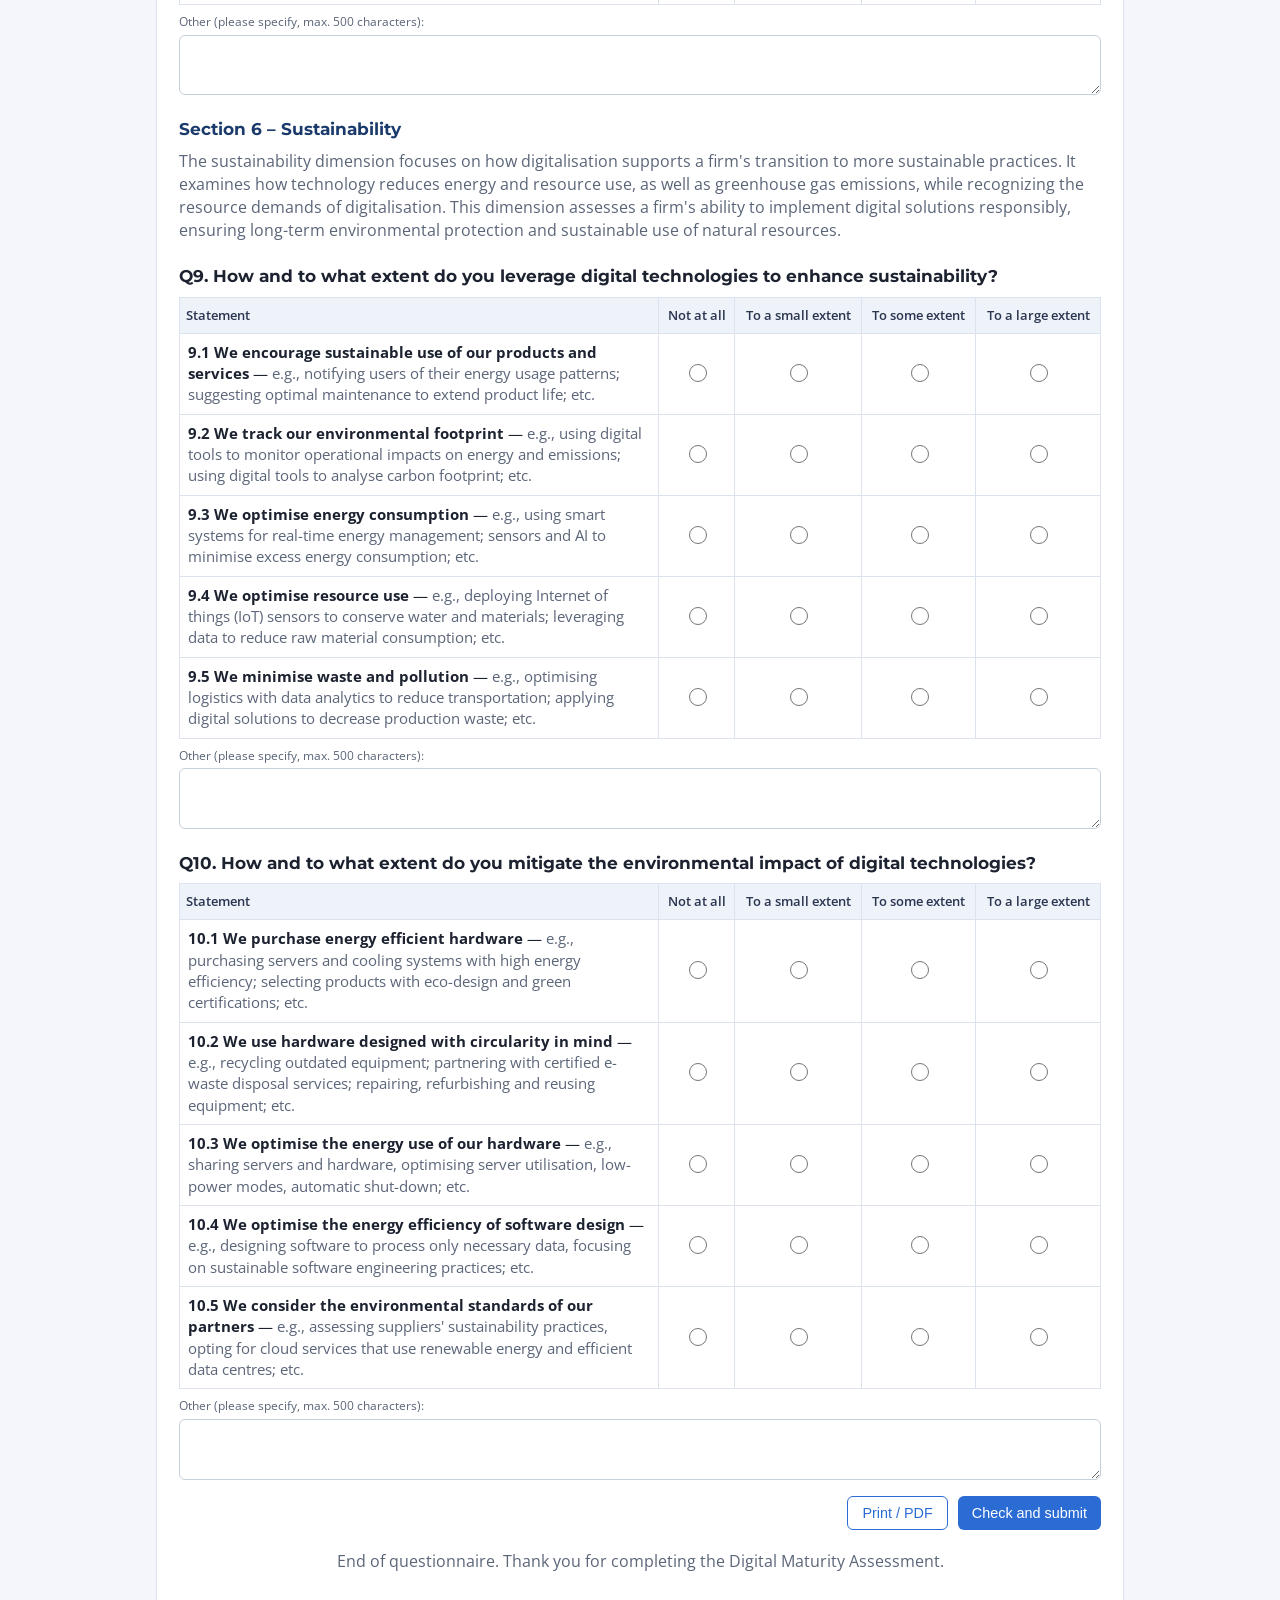
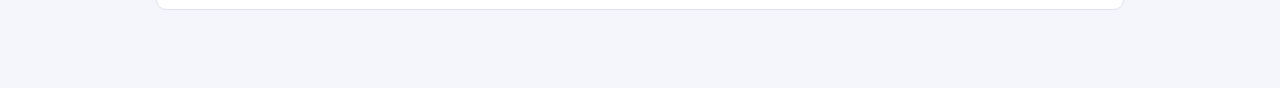
==== commit 183feda7: "DMA page: all * fields and statements mandatory; submit and export blocked until complete, missing f" ====
--- a/dma.html
+++ b/dma.html
@@ -56,6 +56,10 @@
   table.q td.opt { text-align:center; vertical-align:middle; cursor:pointer; }
   table.q td.opt input { width:18px; height:18px; cursor:pointer; }
   table.q tr.missing td { background:#fdecea; }
+  .invalid input[type=text], .invalid input[type=email], .invalid input[type=url], .invalid input[type=number],
+  .invalid input[type=date], .invalid select, select.invalid, input.invalid { border:2px solid var(--err); background:#fff7f6; }
+  div.fld.invalid .chips { outline:2px solid var(--err); outline-offset:4px; border-radius:4px; background:#fff7f6; }
+  .fld.invalid > span::after { content:"  Required"; color:var(--err); font-size:.8rem; font-weight:600; }
   table.q tr.answered td:first-child { border-left:3px solid var(--ok); }
   .stmt b { color:#1c2230; }
   .eg { color:var(--muted); }
@@ -133,7 +137,7 @@
     <section class="part" id="partB">
       <h2>Part B – DMA-T0 Questionnaire</h2>
       <p class="intro">The questions that follow aim to measure the digital maturity of your enterprise. This information will help to characterise the departing point of the digital transformation journey of your enterprise, identifying areas where it might need EDIH support. It will also help to assess the services eventually provided by the EDIH to your enterprise as well as to fine tune the EU policies and financial instruments supporting EDIHs.</p>
-      <p class="intro"><b>How to answer:</b> For each statement, select one option only. All statements are mandatory; "Other (please specify)" and "Comments" fields are optional.</p>
+      <p class="intro"><b>How to answer:</b> For each statement, select one option only. All statements are mandatory (*); "Other (please specify)" and "Comments" fields are optional.</p>
 
       <h3 id="s1">Section 1 – Customer Data (General Data)</h3>
       <div class="fields">
@@ -436,6 +440,7 @@
 }
 function fileStem() { return "DMA2_T0_" + ((form.a1_name.value || "SME").replace(/[^\w-]+/g, "_")); }
 document.getElementById("btnExport").onclick = () => {
+  const pr = validate(); if (pr.length) return showProblems(pr, "exported");
   const d = collect();
   // add readable answer labels
   const labels = {};
@@ -445,6 +450,7 @@
   download(fileStem() + ".json", JSON.stringify({questionnaire: "DMA2 – T0", exported: new Date().toISOString(), fields: d, answers: labels}, null, 2), "application/json");
 };
 document.getElementById("btnCsv").onclick = () => {
+  const pr = validate(); if (pr.length) return showProblems(pr, "exported");
   const d = collect(), rows = [["Item", "Question / field", "Answer"]];
   A1.forEach(([id, label]) => rows.push(["A1", label, d["a1_" + id] || ""]));
   rows.push(["A2", "Primary sector", d.primary_sector || ""]);
@@ -461,26 +467,31 @@
   if (!confirm("Clear all answers on this device?")) return;
   localStorage.removeItem(STORE); form.reset(); sel.value = ""; showSubs(); limitSubs();
   document.querySelectorAll("tr[data-q]").forEach(tr => tr.classList.remove("missing"));
+  document.querySelectorAll(".invalid").forEach(x => x.classList.remove("invalid"));
   document.getElementById("msg").className = "msg"; progress();
 };
 
-// ---- validation
-form.addEventListener("submit", e => {
-  e.preventDefault();
+// ---- validation: every field marked * and every statement is mandatory
+function markField(el, bad) {
+  const box = el.closest(".fld") || el.closest(".subs") || el;
+  box.classList.toggle("invalid", bad);
+}
+function validate() {
   const problems = [];
   A1.filter(f => f[3]).forEach(([id, label, type]) => {
     const els = form.querySelectorAll(`[name="a1_${id}"]`);
     const ok = type === "radio" ? [...els].some(x => x.checked) : els[0].value.trim() !== "";
+    markField(els[0], !ok);
     if (!ok) problems.push(label);
   });
-  const email = form.a1_email.value.trim();
-  if (email && !/^[^@\s]+@[^@\s]+\.[^@\s]+$/.test(email)) problems.push("Email address (invalid format)");
-  const web = form.a1_website.value.trim();
-  if (web && !/^https?:\/\/\S+$/.test(web)) problems.push("Website (must start with http:// or https://)");
-  const yr = form.a1_founded.value;
-  if (yr && (yr < 1900 || yr > 2026)) problems.push("Enterprise foundation year (1900–2026)");
-  if (!sel.value) problems.push("Primary sector");
-  if (!form.s1_date.value) problems.push("Maturity assessment date");
+  const email = form.a1_email.value.trim(), badEmail = !!email && !/^[^@\s]+@[^@\s]+\.[^@\s]+$/.test(email);
+  markField(form.a1_email, badEmail); if (badEmail) problems.push("Email address (invalid format)");
+  const web = form.a1_website.value.trim(), badWeb = !!web && !/^https?:\/\/\S+$/.test(web);
+  markField(form.a1_website, badWeb); if (badWeb) problems.push("Website (must start with http:// or https://)");
+  const yr = form.a1_founded.value, badYr = !!yr && (yr < 1900 || yr > 2026);
+  markField(form.a1_founded, badYr); if (badYr) problems.push("Enterprise foundation year (1900–2026)");
+  markField(sel, !sel.value); if (!sel.value) problems.push("Primary sector");
+  markField(form.s1_date, !form.s1_date.value); if (!form.s1_date.value) problems.push("Maturity assessment date");
   const missing = [];
   document.querySelectorAll("tr[data-q]").forEach(tr => {
     const ok = !!tr.querySelector("input:checked");
@@ -488,13 +499,26 @@
     if (!ok) missing.push(tr.dataset.q.slice(1).replace("_", "."));
   });
   if (missing.length) problems.push(`Unanswered statements: ${missing.join(", ")}`);
+  return problems;
+}
+function showProblems(problems, action) {
+  const msg = document.getElementById("msg");
+  msg.className = "msg err";
+  msg.innerHTML = `<b>The questionnaire cannot be ${action} yet. Please complete the following:</b><ul>` +
+    problems.map(p => `<li>${esc(p)}</li>`).join("") + "</ul>";
+  const first = document.querySelector(".invalid, tr.missing");
+  (first || msg).scrollIntoView({behavior: "smooth", block: "center"});
+}
+// once a field has been flagged, re-check it as soon as it changes
+form.addEventListener("change", () => { if (document.querySelector(".invalid, tr.missing")) validate(); });
+
+form.addEventListener("submit", e => {
+  e.preventDefault();
+  const problems = validate();
   const msg = document.getElementById("msg");
   save();
   if (problems.length) {
-    msg.className = "msg err";
-    msg.innerHTML = "<b>Please complete the following:</b><ul>" + problems.map(p => `<li>${esc(p)}</li>`).join("") + "</ul>";
-    const firstMissing = document.querySelector("tr.missing");
-    (firstMissing || msg).scrollIntoView({behavior: "smooth", block: "center"});
+    showProblems(problems, "submitted");
   } else {
     msg.className = "msg ok";
     msg.textContent = "Sending your answers to AI4DigiT…";
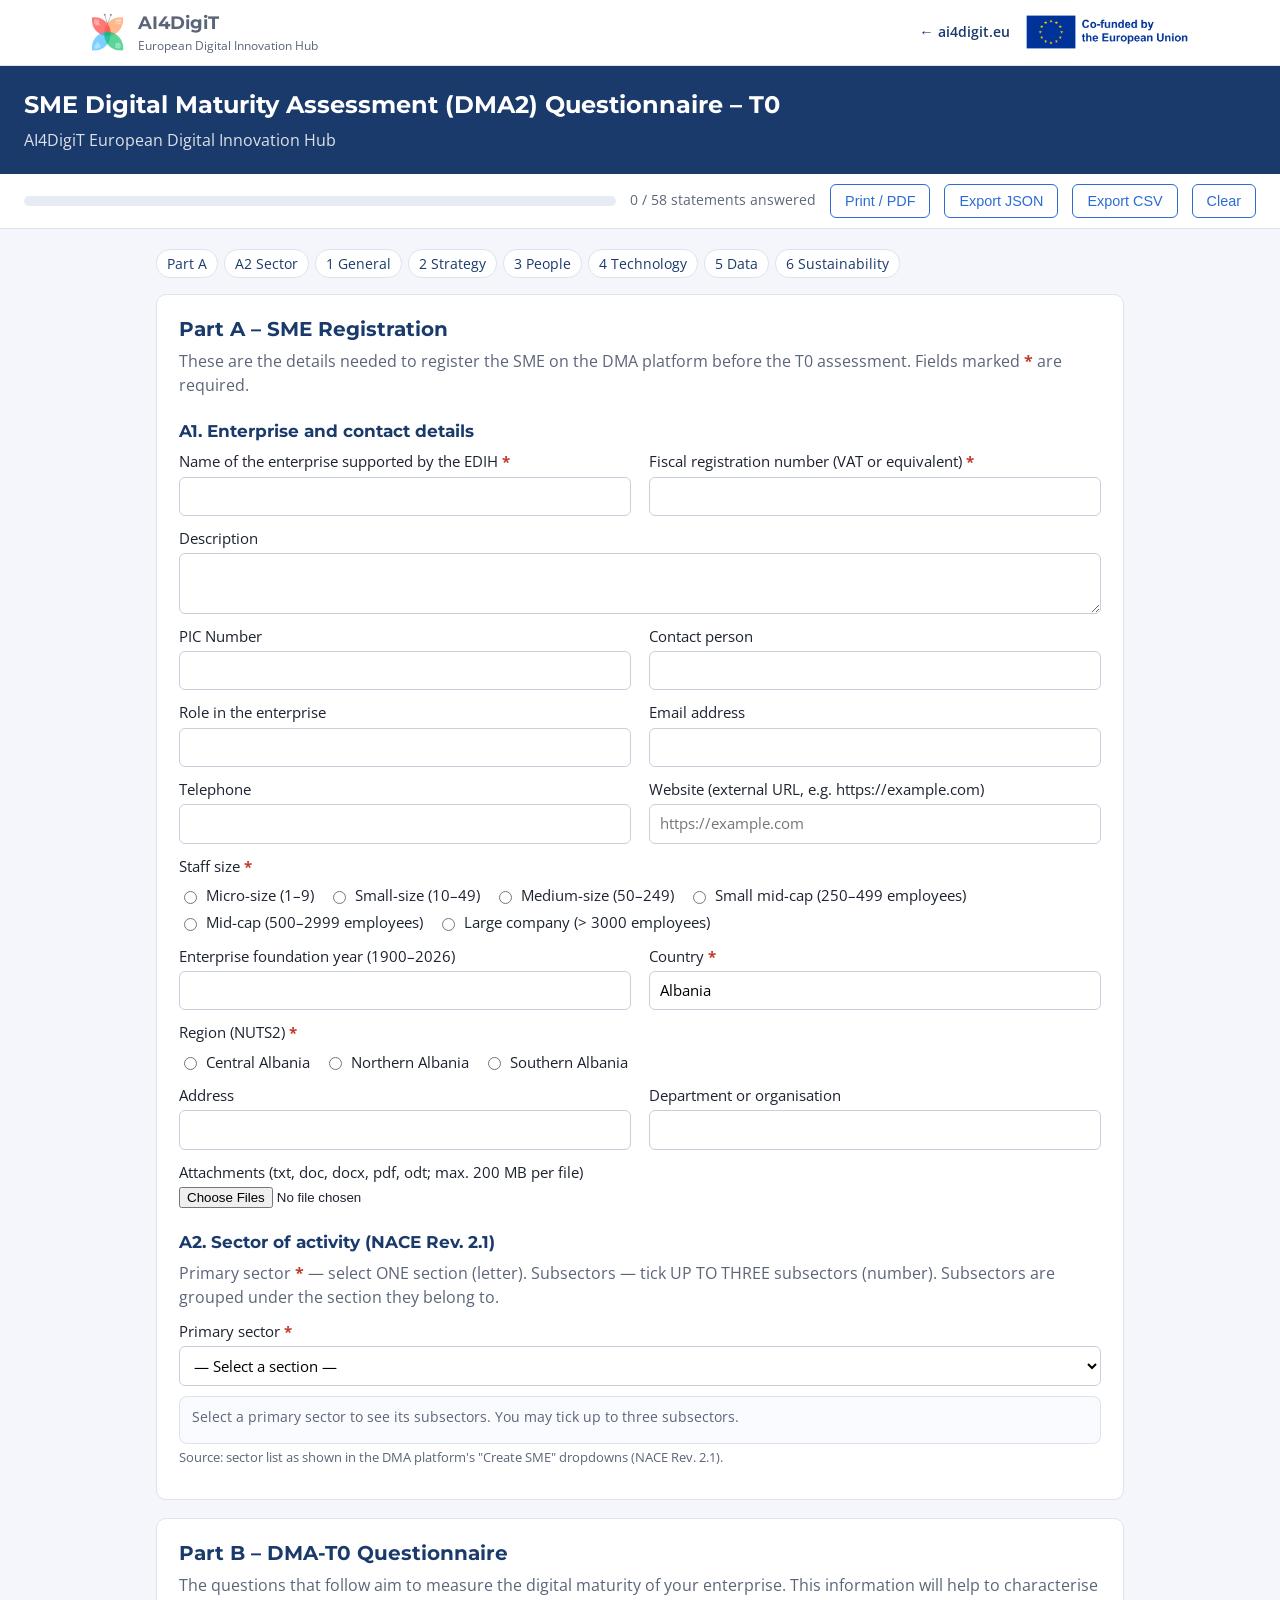
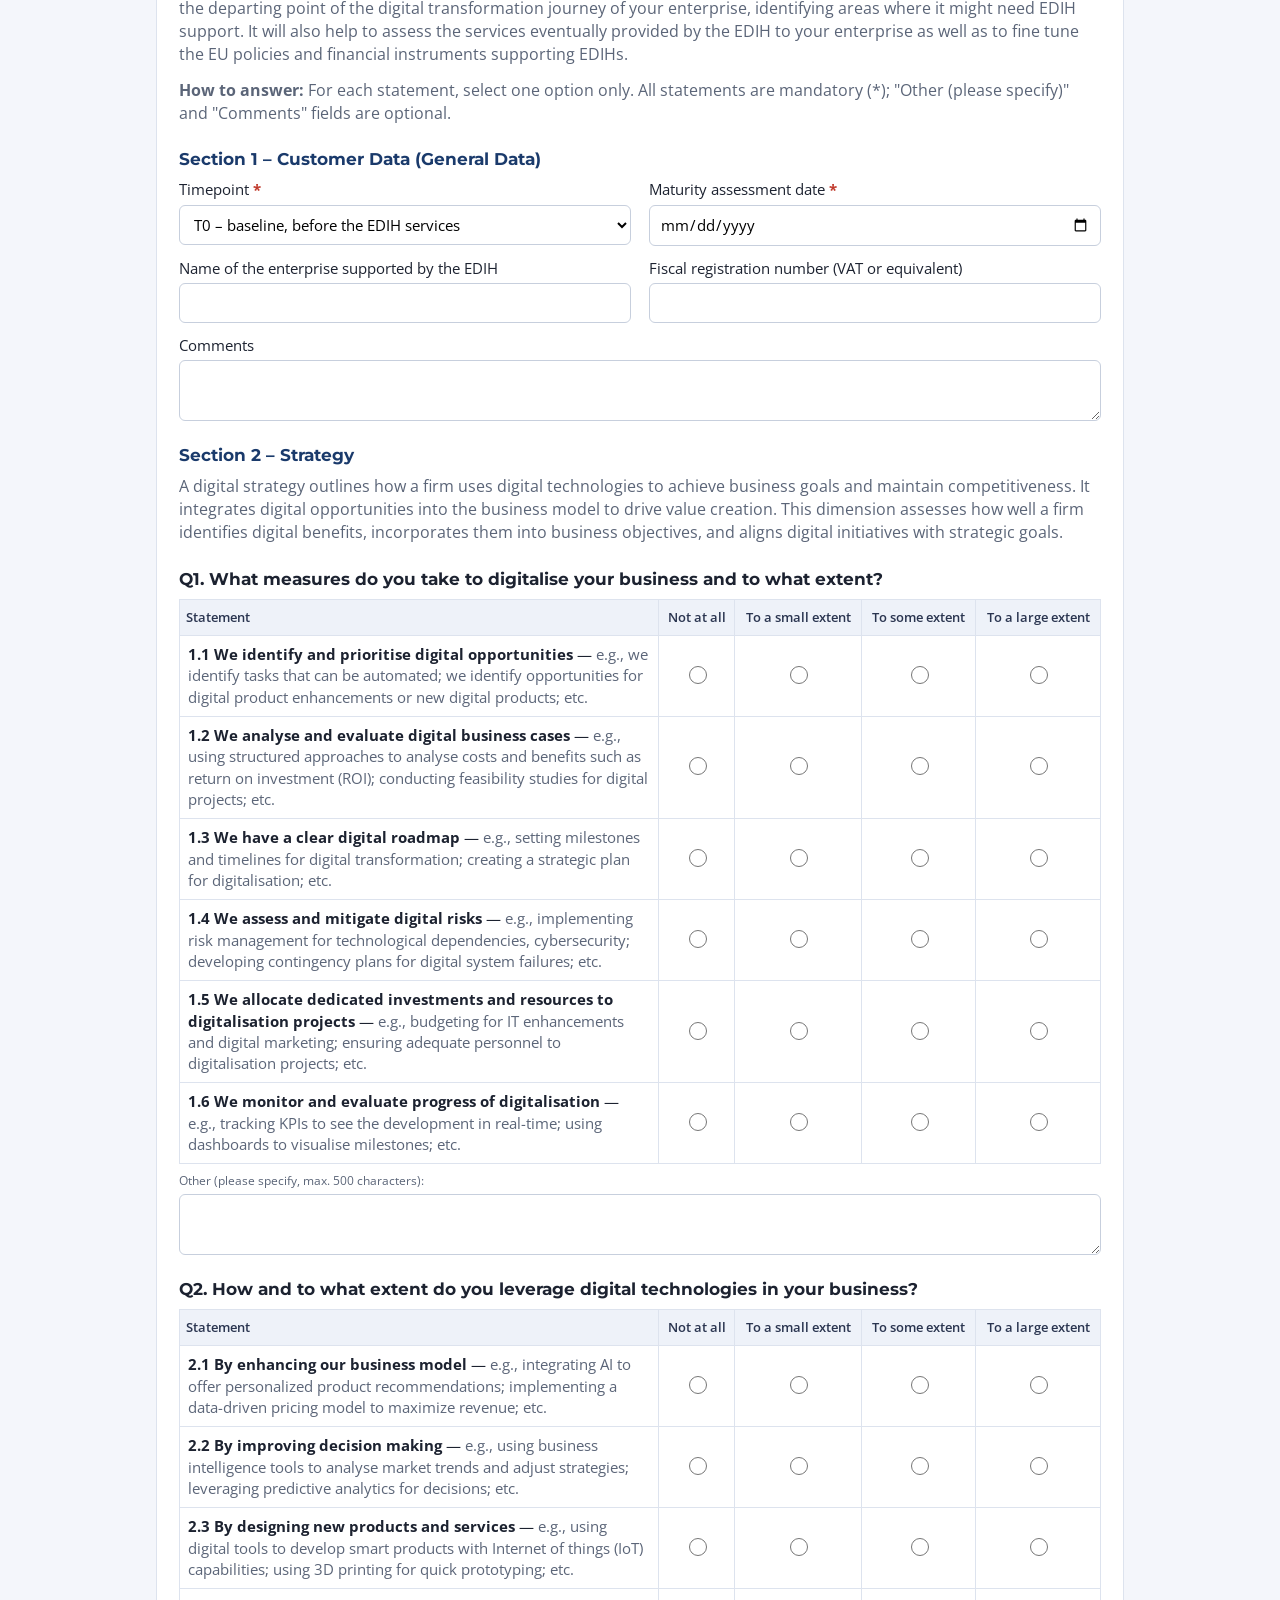
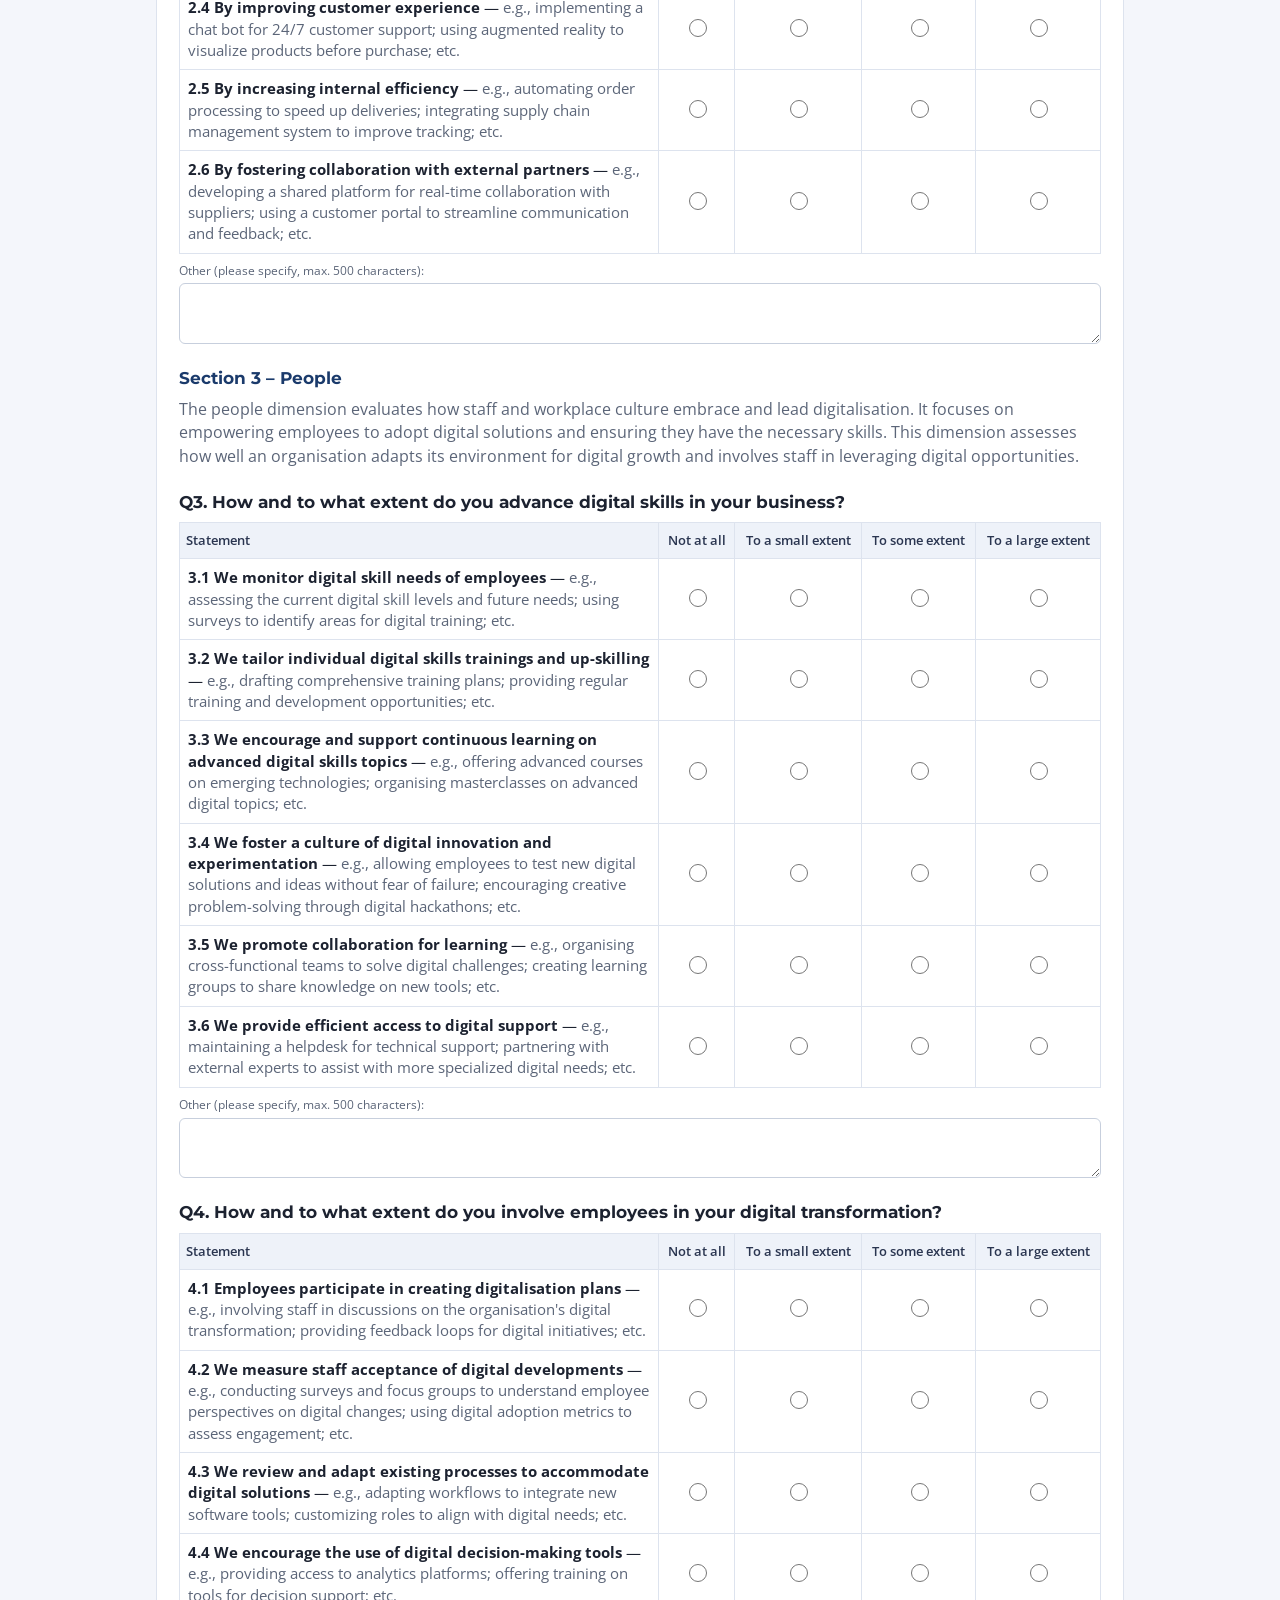
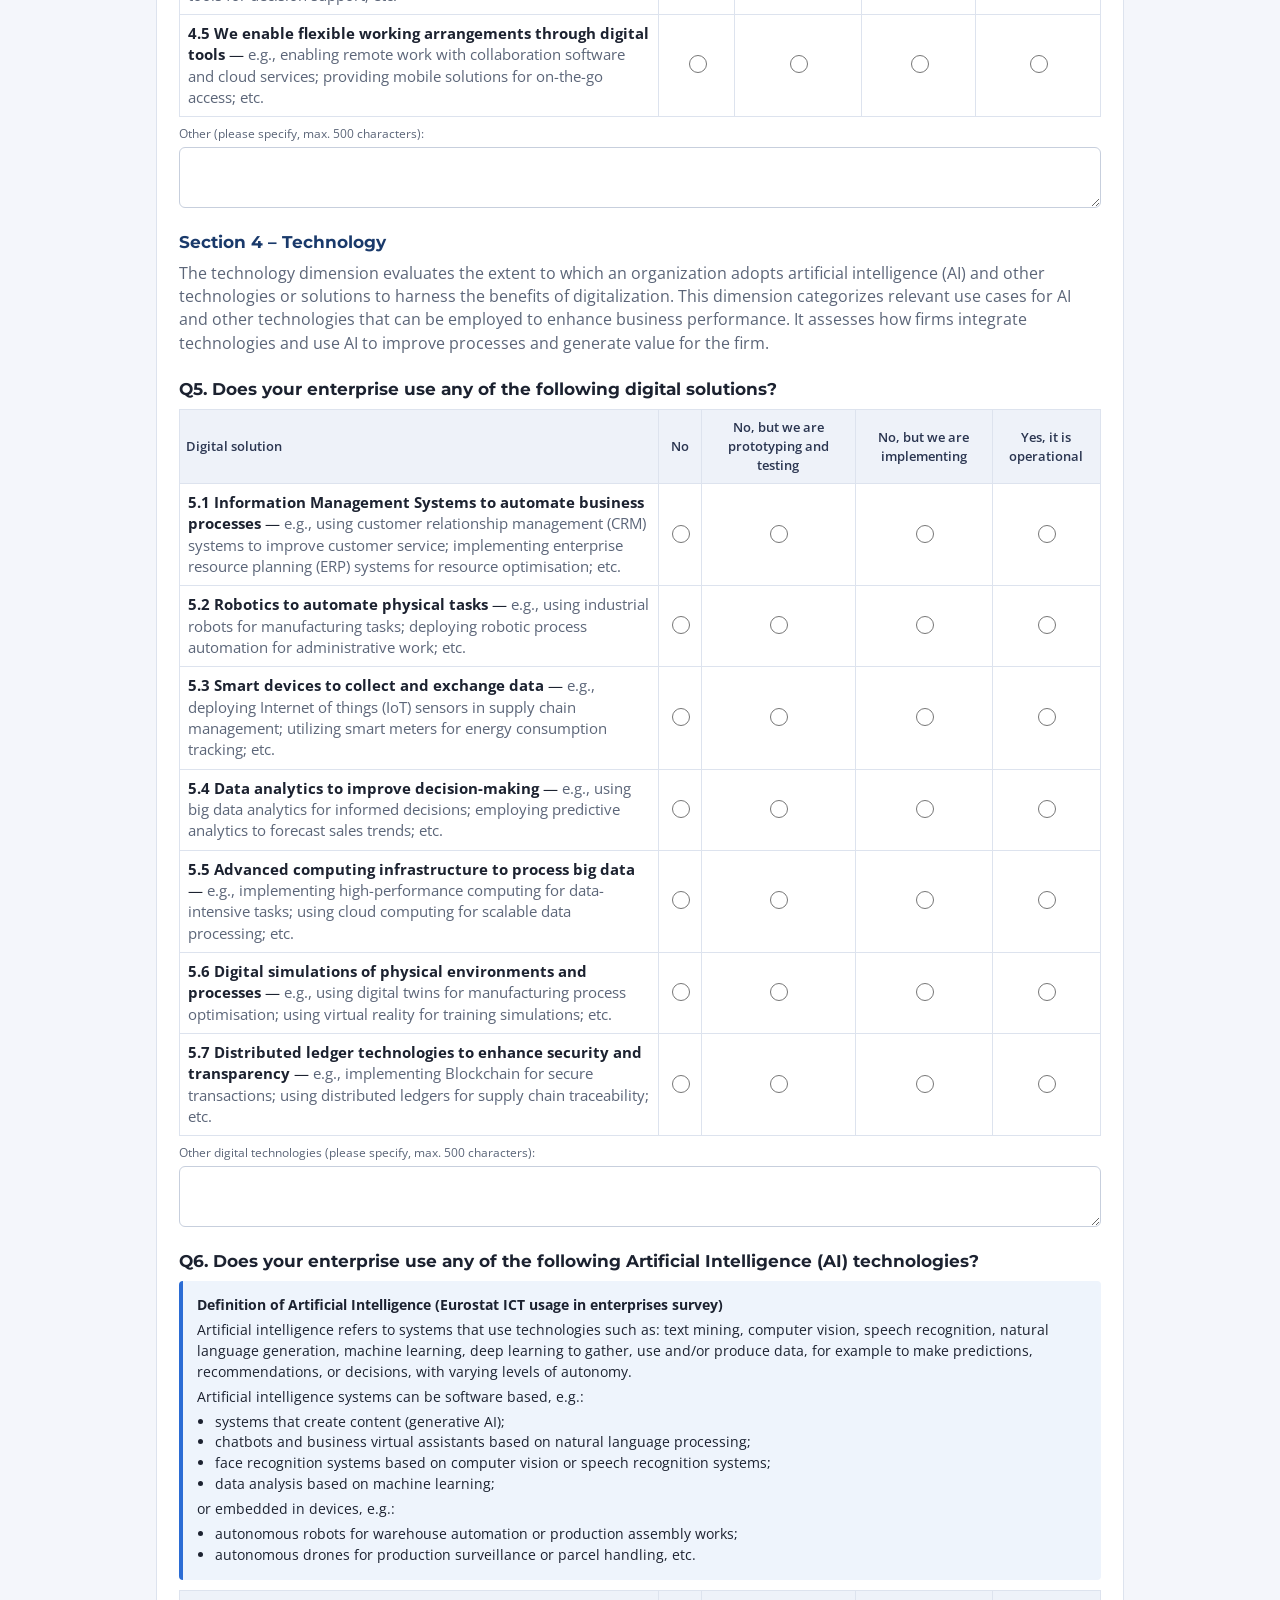
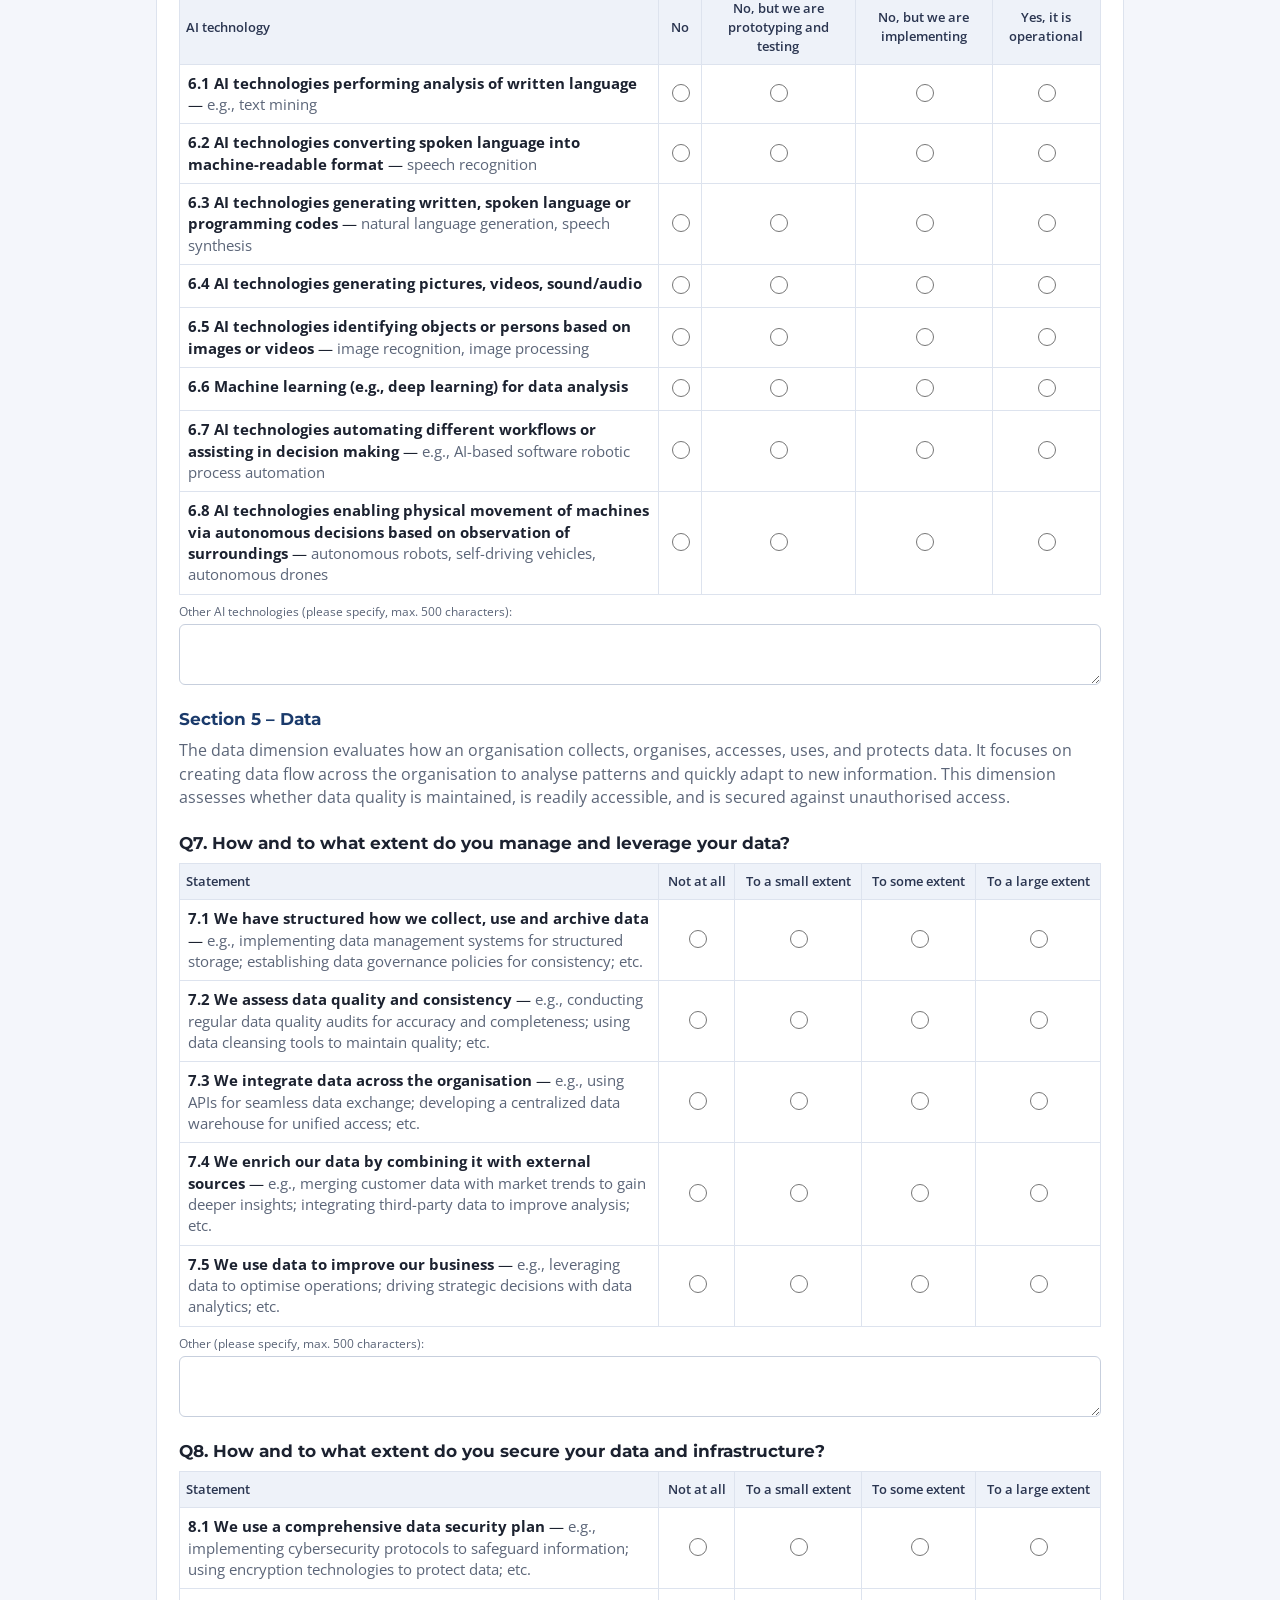
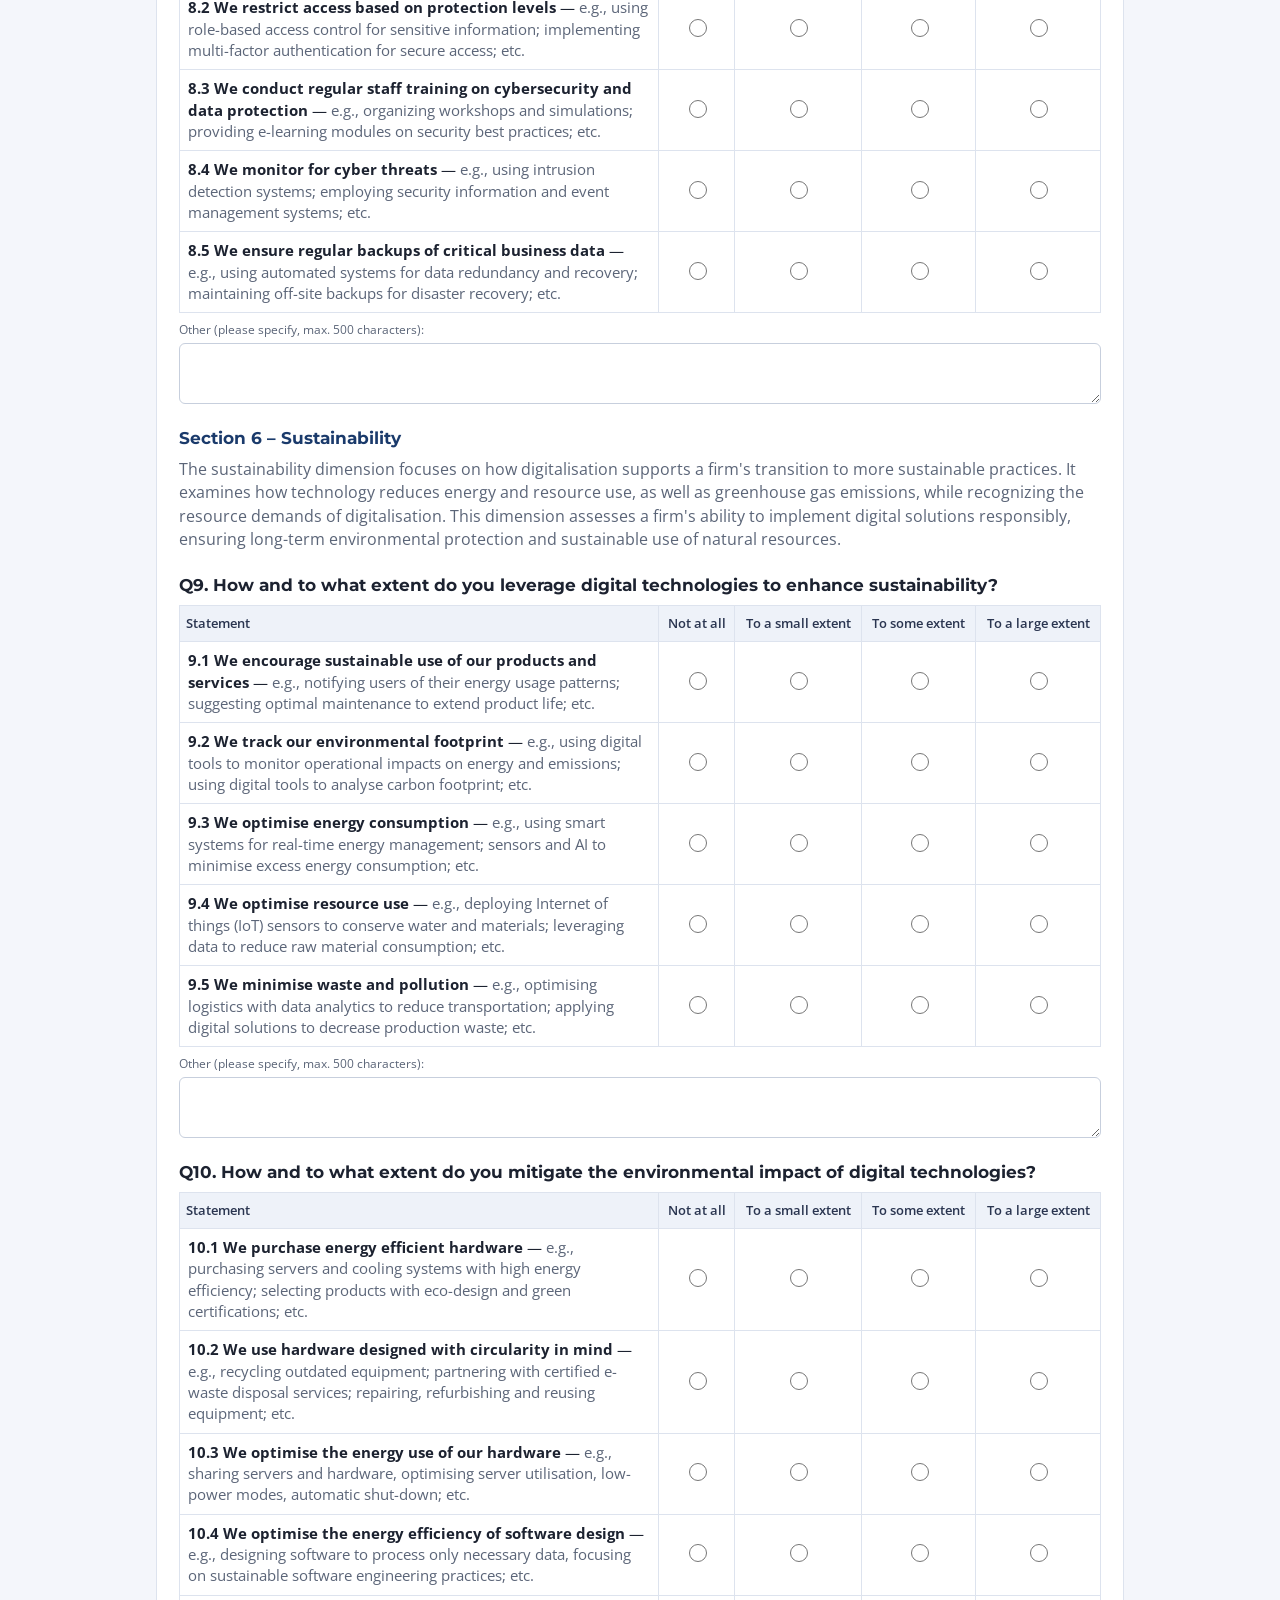
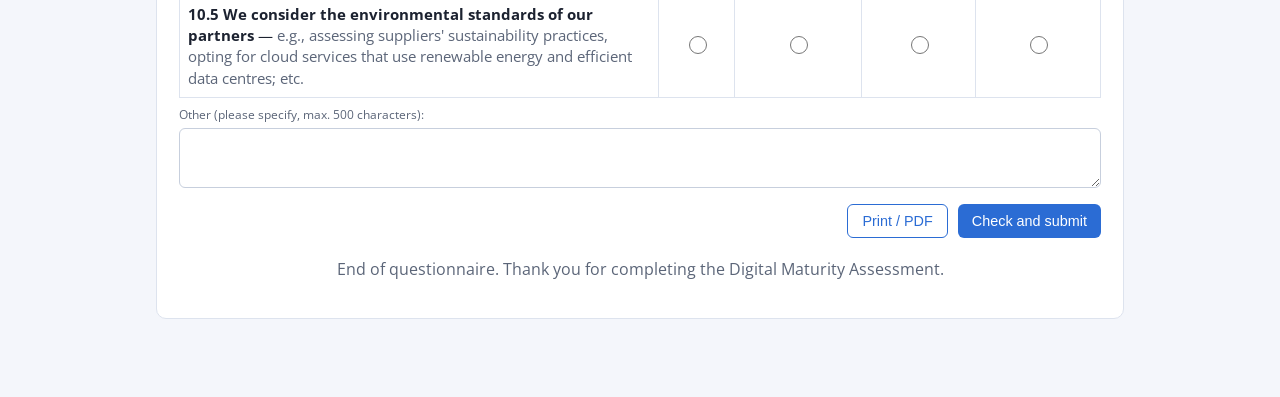
==== commit b3d3029c: "DMA page: Eurostat AI definition above Q6; timepoint field (T0/T1/T2, ?t= preselects) Co-Authored-By" ====
--- a/dma.html
+++ b/dma.html
@@ -64,6 +64,8 @@
   .stmt b { color:#1c2230; }
   .eg { color:var(--muted); }
   .other { margin-top:8px; }
+  .def { background:#eef4fc; border-left:4px solid var(--brand2); border-radius:4px; padding:10px 14px; margin:6px 0 10px; font-size:.9rem; }
+  .def p { margin:4px 0; } .def ul { margin:4px 0 4px 18px; padding:0; }
   .other small { color:var(--muted); }
   .subs { margin-top:10px; border:1px solid var(--line); border-radius:8px; padding:10px 12px; background:#fafbfe; }
   .subs .hint { color:var(--muted); font-size:.85rem; margin-bottom:6px; }
@@ -95,7 +97,7 @@
   <img class="eu" src="assets/eu-cofunded.png" alt="Co-funded by the European Union">
 </div></div>
 <header>
-  <h1>SME Digital Maturity Assessment (DMA2) Questionnaire – T0</h1>
+  <h1>SME Digital Maturity Assessment (DMA2) Questionnaire – <span id="tpTitle">T0</span></h1>
   <p>AI4DigiT European Digital Innovation Hub</p>
 </header>
 
@@ -141,6 +143,12 @@
 
       <h3 id="s1">Section 1 – Customer Data (General Data)</h3>
       <div class="fields">
+        <label class="fld"><span>Timepoint <b>*</b></span>
+          <select name="s1_timepoint" id="s1_timepoint" required>
+            <option value="T0">T0 – baseline, before the EDIH services</option>
+            <option value="T1">T1 – first follow-up assessment</option>
+            <option value="T2">T2 – second follow-up assessment</option>
+          </select></label>
         <label class="fld"><span>Maturity assessment date <b>*</b></span><input type="date" name="s1_date" required></label>
         <label class="fld"><span>Name of the enterprise supported by the EDIH</span><input type="text" name="s1_name" id="s1_name"></label>
         <label class="fld"><span>Fiscal registration number (VAT or equivalent)</span><input type="text" name="s1_vat" id="s1_vat"></label>
@@ -284,6 +292,16 @@
       ["10.5","We consider the environmental standards of our partners","e.g., assessing suppliers' sustainability practices, opting for cloud services that use renewable energy and efficient data centres; etc."]]]]],
 ];
 
+// Q6 is aligned with the Eurostat ICT usage in enterprises survey; the JRC DMAT 2.0 requires its AI definition
+const AI_DEF = `<div class="def"><p><b>Definition of Artificial Intelligence (Eurostat ICT usage in enterprises survey)</b></p>
+<p>Artificial intelligence refers to systems that use technologies such as: text mining, computer vision, speech recognition,
+natural language generation, machine learning, deep learning to gather, use and/or produce data, for example to make predictions,
+recommendations, or decisions, with varying levels of autonomy.</p>
+<p>Artificial intelligence systems can be software based, e.g.:</p>
+<ul><li>systems that create content (generative AI);</li><li>chatbots and business virtual assistants based on natural language processing;</li>
+<li>face recognition systems based on computer vision or speech recognition systems;</li><li>data analysis based on machine learning;</li></ul>
+<p>or embedded in devices, e.g.:</p>
+<ul><li>autonomous robots for warehouse automation or production assembly works;</li><li>autonomous drones for production surveillance or parcel handling, etc.</li></ul></div>`;
 const esc = s => String(s).replace(/[&<>"]/g, c => ({"&":"&amp;","<":"&lt;",">":"&gt;",'"':"&quot;"}[c]));
 const STORE = "dma2_t0_draft";
 
@@ -358,7 +376,7 @@
   let h = `<h3 id="${sid}">${esc(stitle)}</h3><p class="intro">${esc(sdesc)}</p>`;
   qs.forEach(([qid, qtext, scale, otherLbl, items]) => {
     const first = qid === "Q5" ? "Digital solution" : qid === "Q6" ? "AI technology" : "Statement";
-    h += `<h3 id="${qid}" style="color:#1c2230">${qid}. ${esc(qtext)}</h3>
+    h += `<h3 id="${qid}" style="color:#1c2230">${qid}. ${esc(qtext)}</h3>` + (qid === "Q6" ? AI_DEF : "") + `
       <table class="q"><thead><tr><th>${first}</th>${scale.map(s => `<th>${esc(s)}</th>`).join("")}</tr></thead><tbody>`;
     items.forEach(([id, bold, eg]) => {
       TOTAL++;
@@ -455,7 +473,7 @@
   A1.forEach(([id, label]) => rows.push(["A1", label, d["a1_" + id] || ""]));
   rows.push(["A2", "Primary sector", d.primary_sector || ""]);
   rows.push(["A2", "Subsectors", (d.subsectors || []).join(" ")]);
-  rows.push(["S1", "Maturity assessment date", d.s1_date || ""], ["S1", "Name of the enterprise", d.s1_name || ""], ["S1", "Fiscal registration number", d.s1_vat || ""], ["S1", "Comments", d.s1_comments || ""]);
+  rows.push(["S1", "Timepoint", d.s1_timepoint || ""], ["S1", "Maturity assessment date", d.s1_date || ""], ["S1", "Name of the enterprise", d.s1_name || ""], ["S1", "Fiscal registration number", d.s1_vat || ""], ["S1", "Comments", d.s1_comments || ""]);
   SECTIONS.forEach(s => s[3].forEach(([qid, , scale, , items]) => {
     items.forEach(([id, bold]) => { const v = d["q" + id.replace(".", "_")]; rows.push([id, bold, v === undefined ? "" : scale[+v]]); });
     rows.push([qid + " other", "Other (please specify)", d[qid.toLowerCase() + "_other"] || ""]);
@@ -491,6 +509,8 @@
   const yr = form.a1_founded.value, badYr = !!yr && (yr < 1900 || yr > 2026);
   markField(form.a1_founded, badYr); if (badYr) problems.push("Enterprise foundation year (1900–2026)");
   markField(sel, !sel.value); if (!sel.value) problems.push("Primary sector");
+  const tpOk = ["T0", "T1", "T2"].includes(form.s1_timepoint.value);
+  markField(form.s1_timepoint, !tpOk); if (!tpOk) problems.push("Timepoint");
   markField(form.s1_date, !form.s1_date.value); if (!form.s1_date.value) problems.push("Maturity assessment date");
   const missing = [];
   document.querySelectorAll("tr[data-q]").forEach(tr => {
@@ -541,6 +561,12 @@
 });
 
 restore();
+// timepoint: a link such as dma.html?t=T1 preselects the follow-up round
+const tpSel = document.getElementById("s1_timepoint");
+const tpUrl = (new URLSearchParams(location.search).get("t") || "").toUpperCase();
+if (["T0", "T1", "T2"].includes(tpUrl)) tpSel.value = tpUrl;
+const tpShow = () => { document.getElementById("tpTitle").textContent = tpSel.value; document.title = document.title.replace(/T[012]\b|$/, m => m ? tpSel.value : ""); };
+tpSel.addEventListener("change", tpShow); tpShow();
 progress();
 </script>
 <script data-goatcounter="https://stats.ai4digit.eu/count" async src="https://stats.ai4digit.eu/count.js"></script>
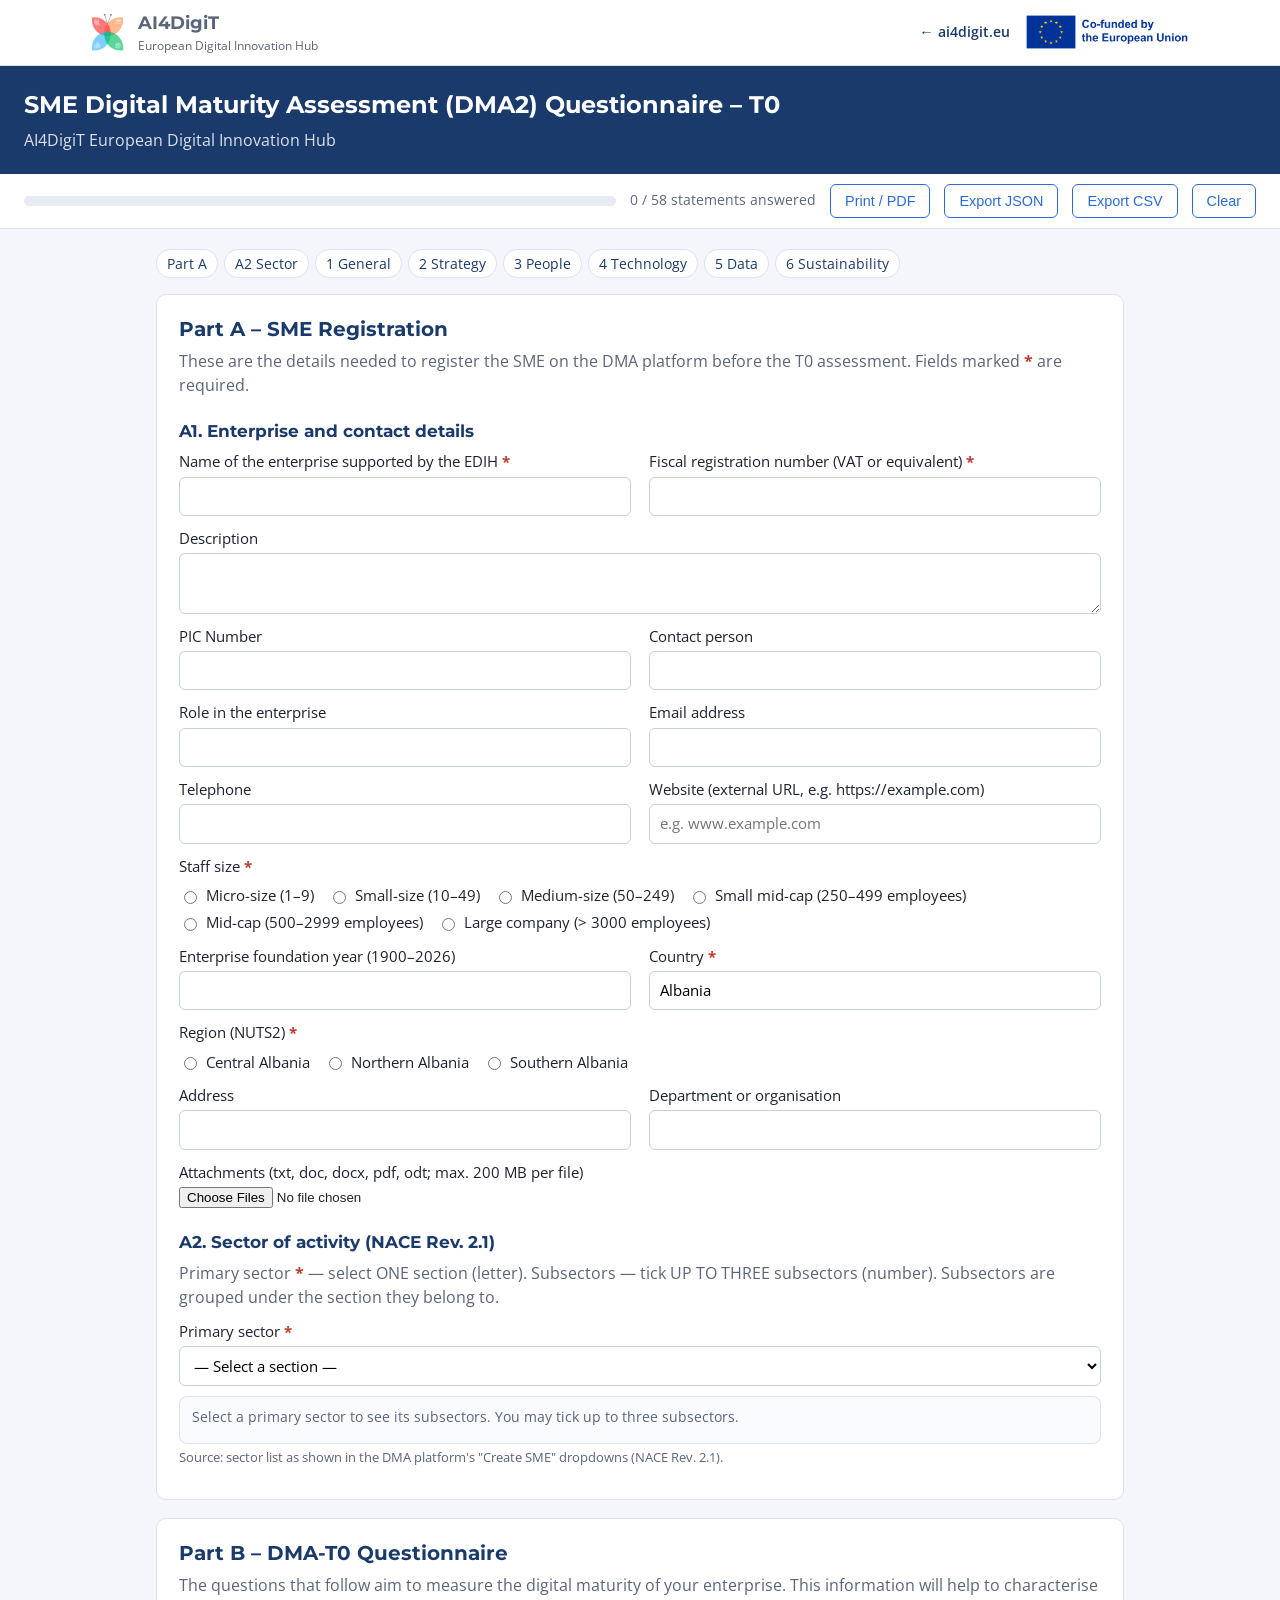
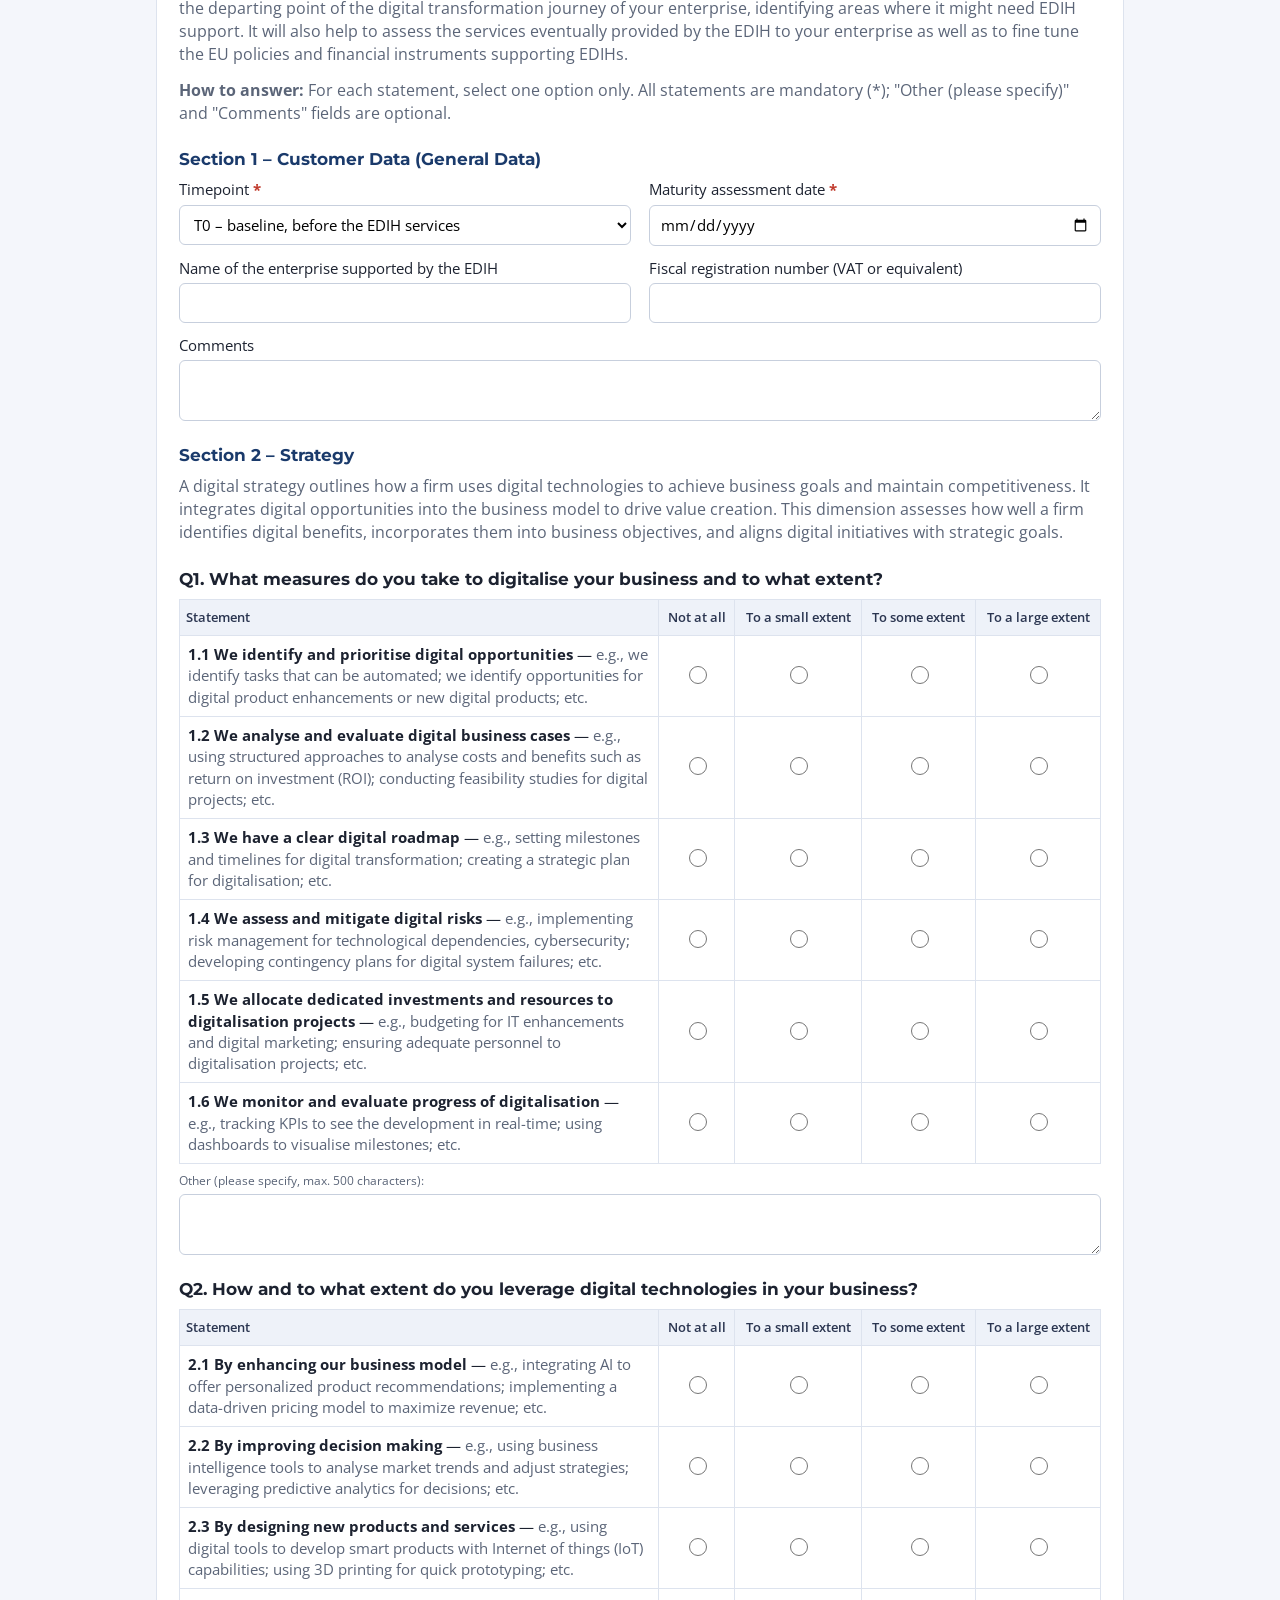
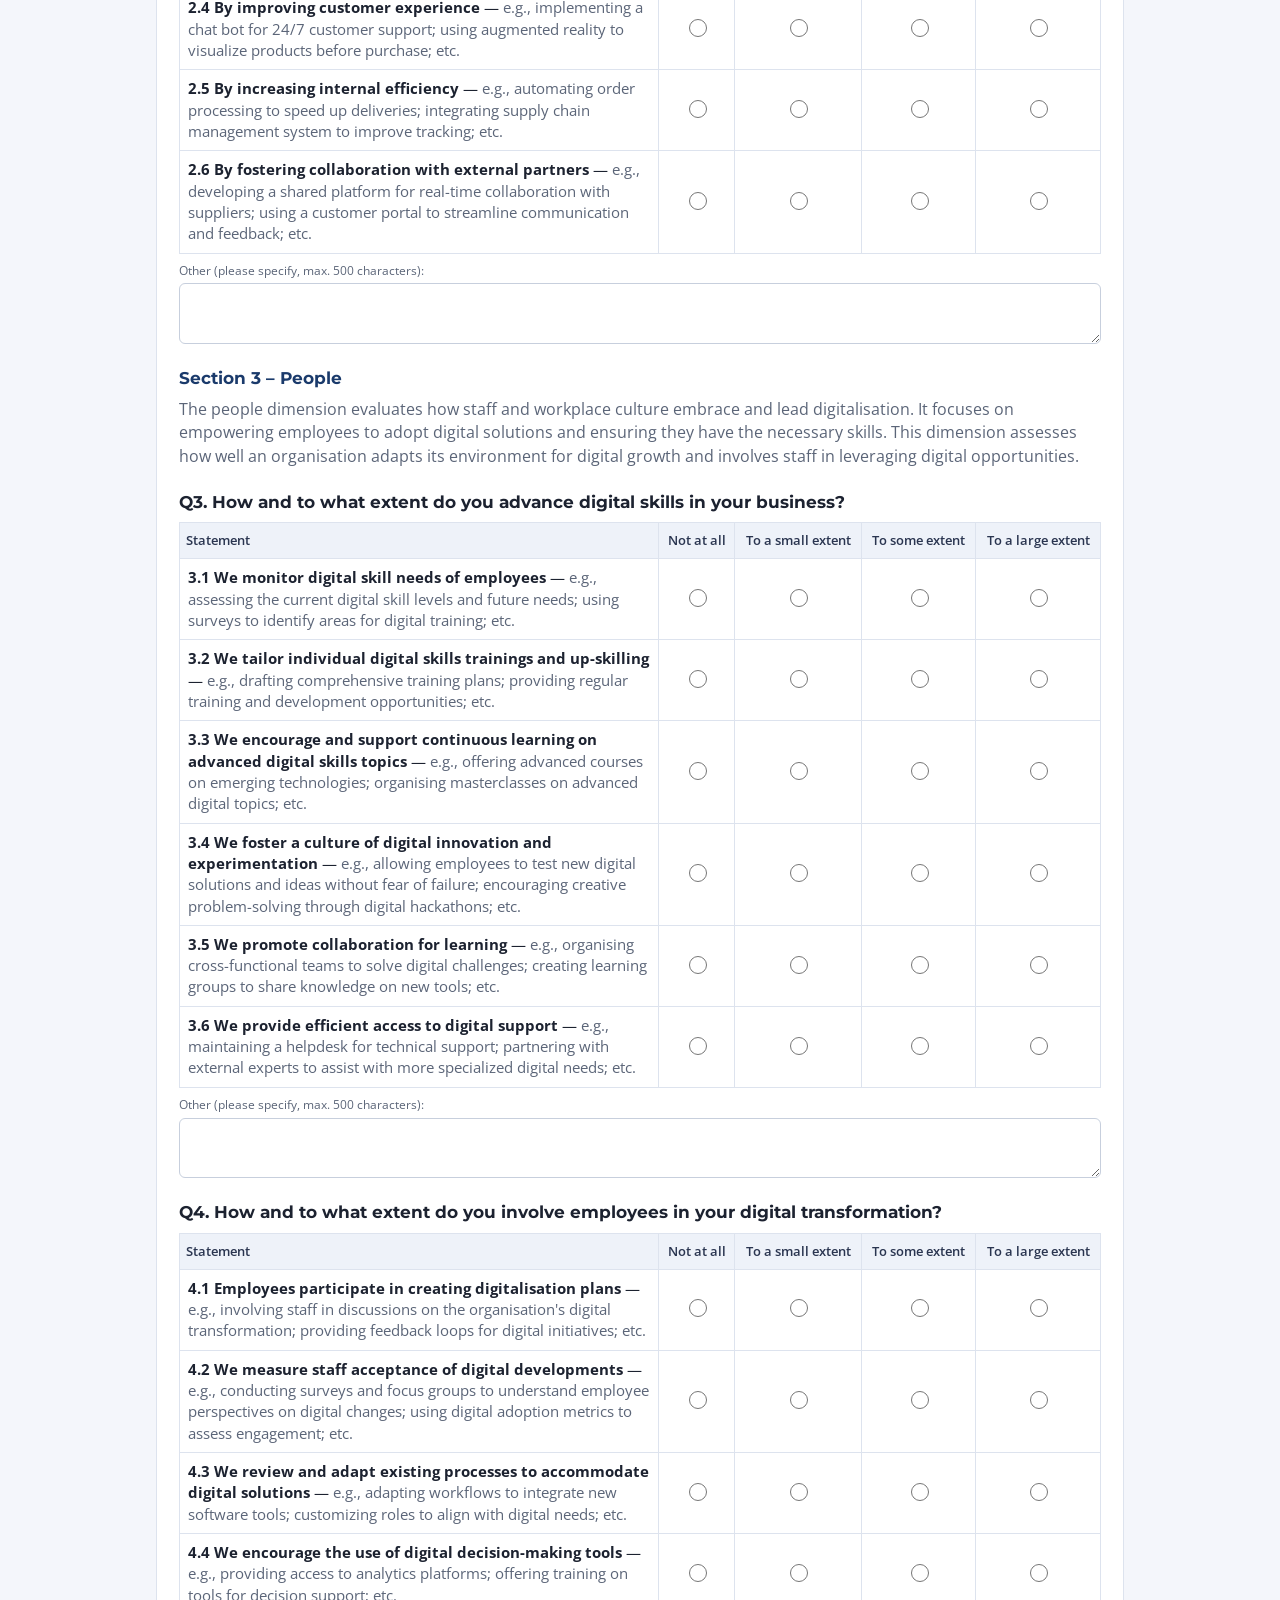
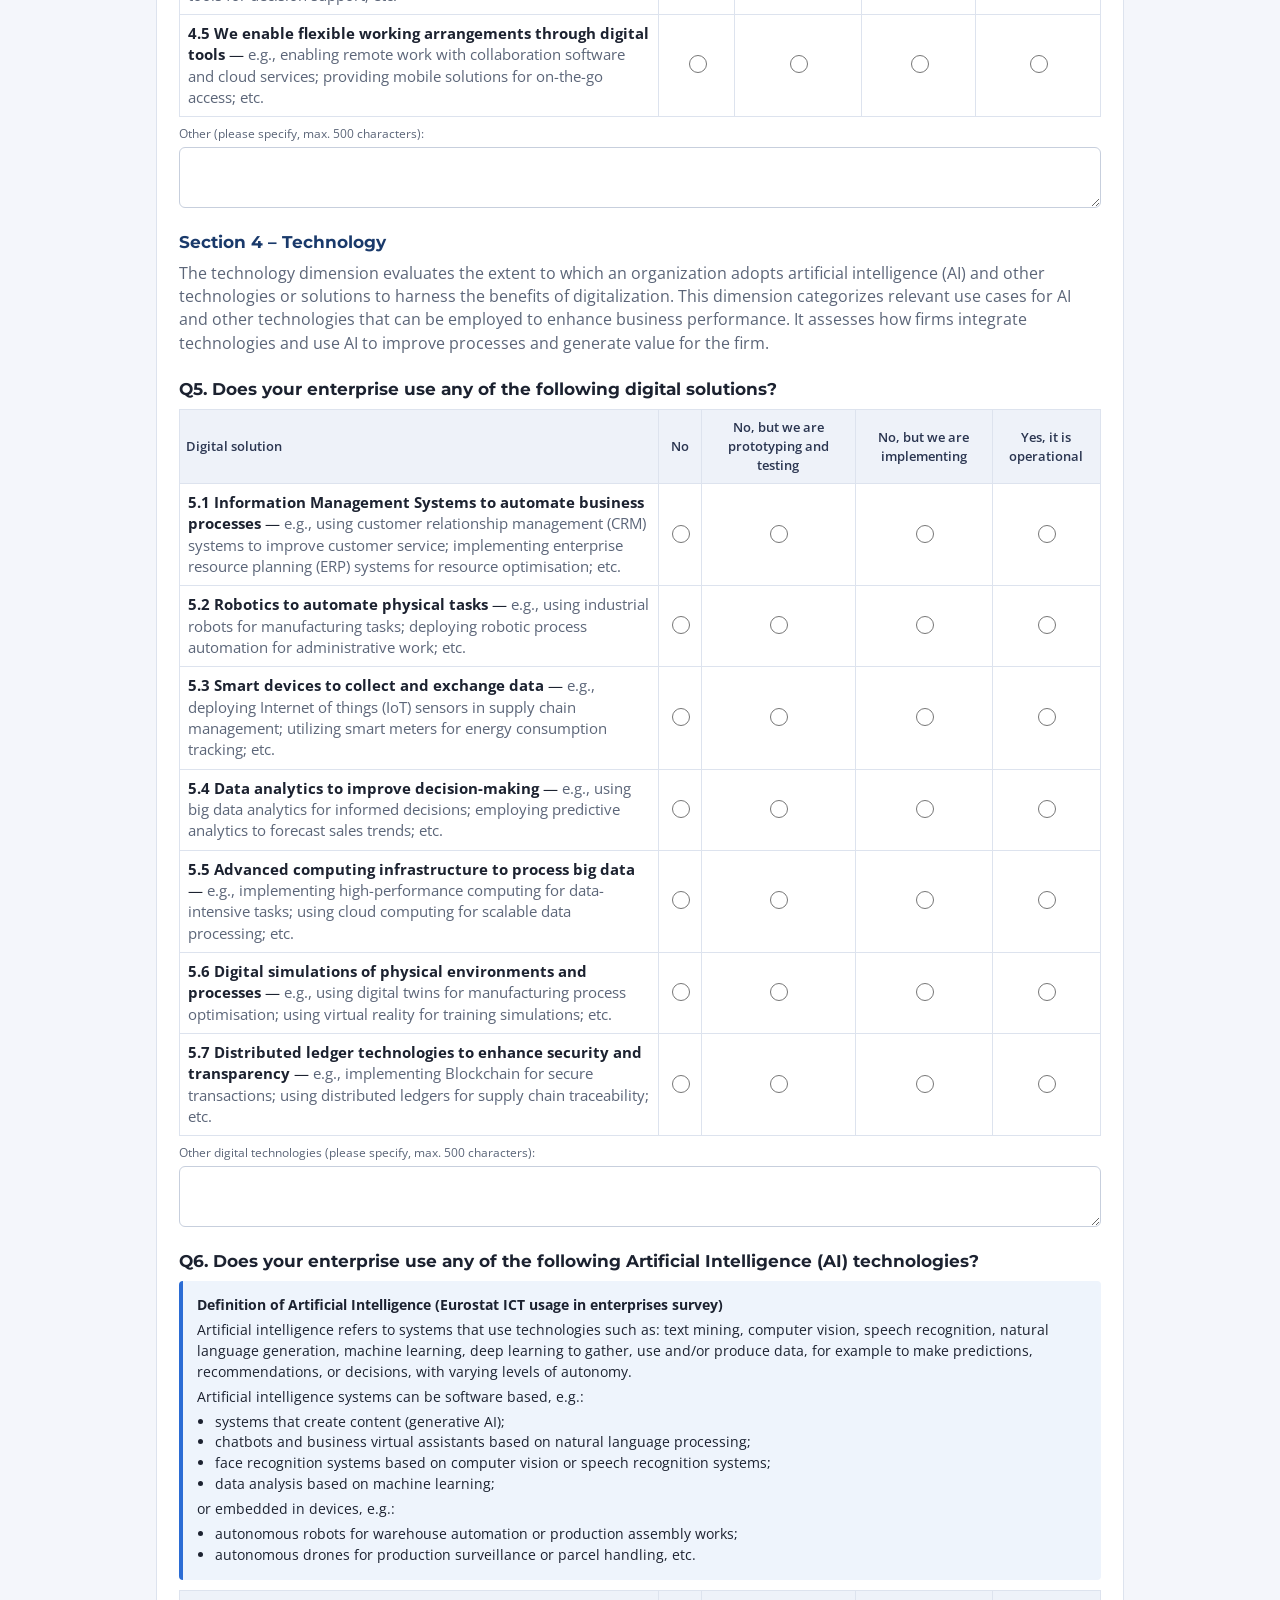
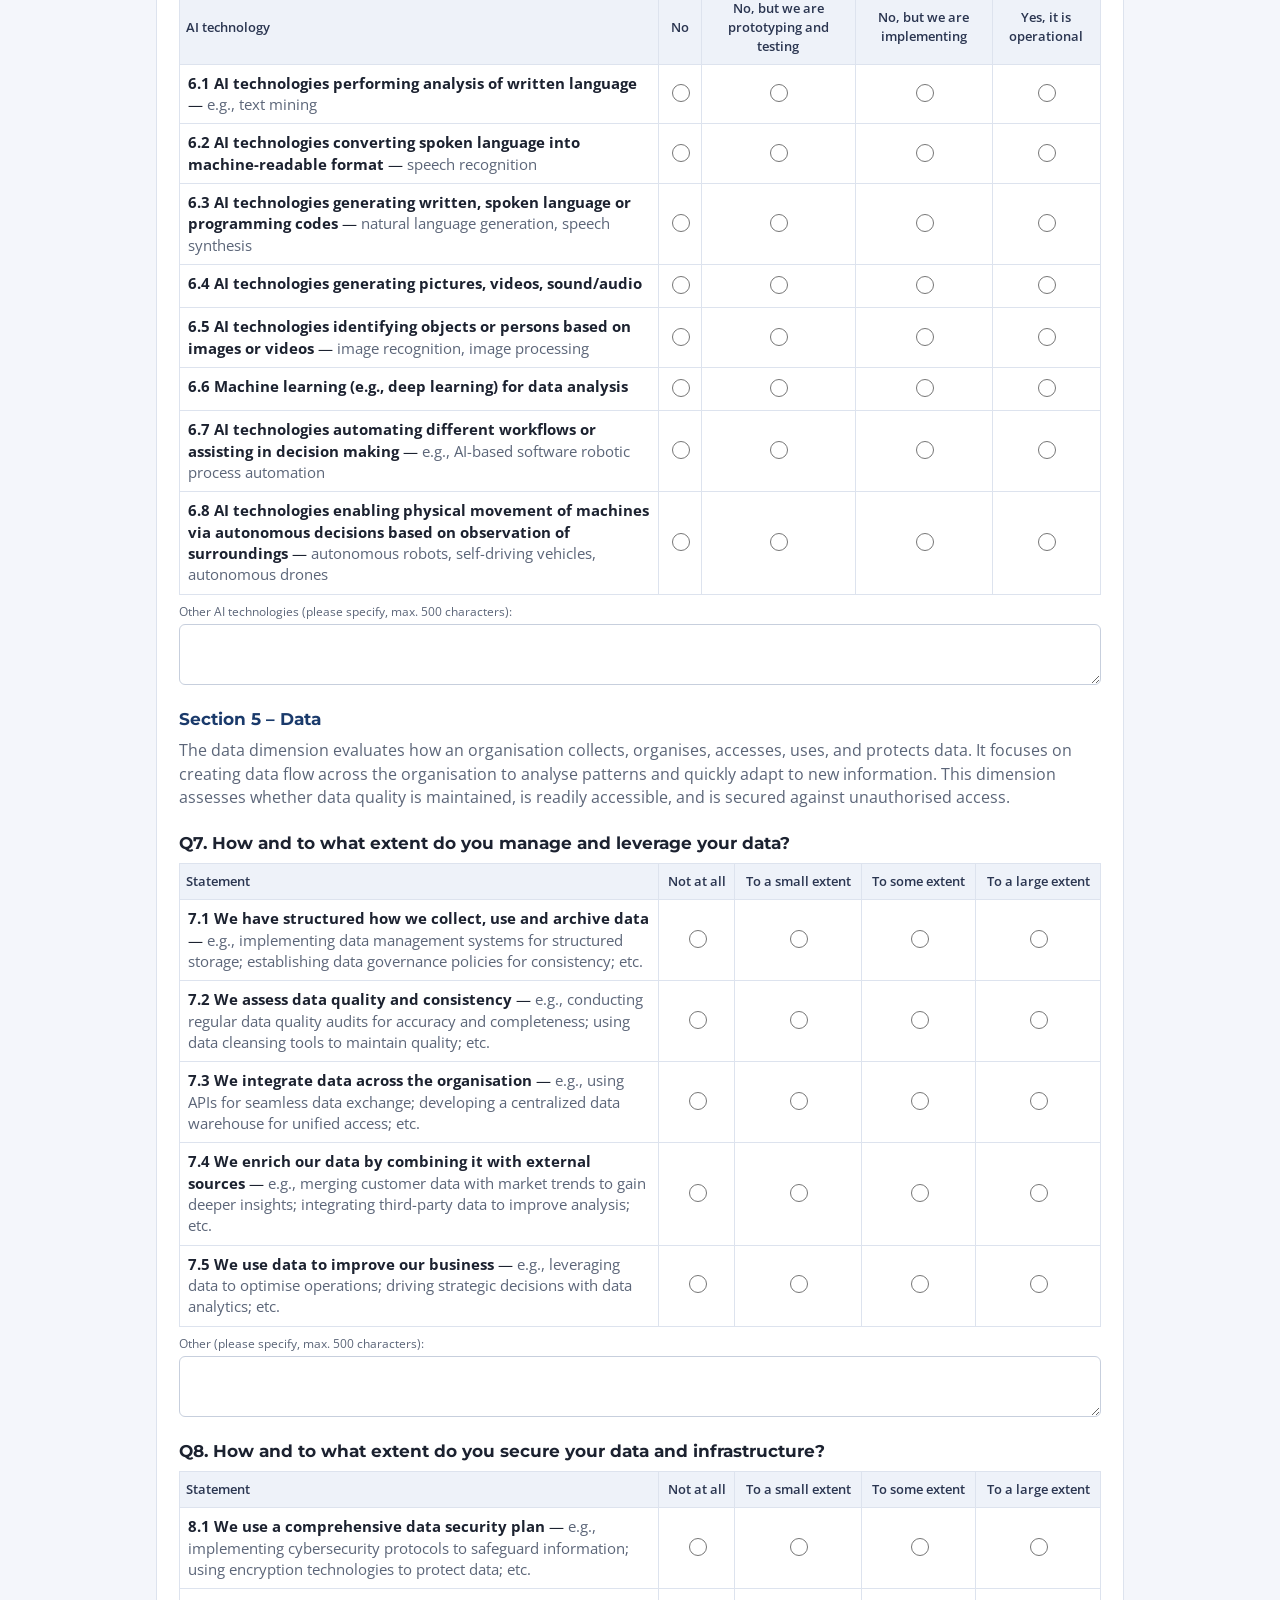
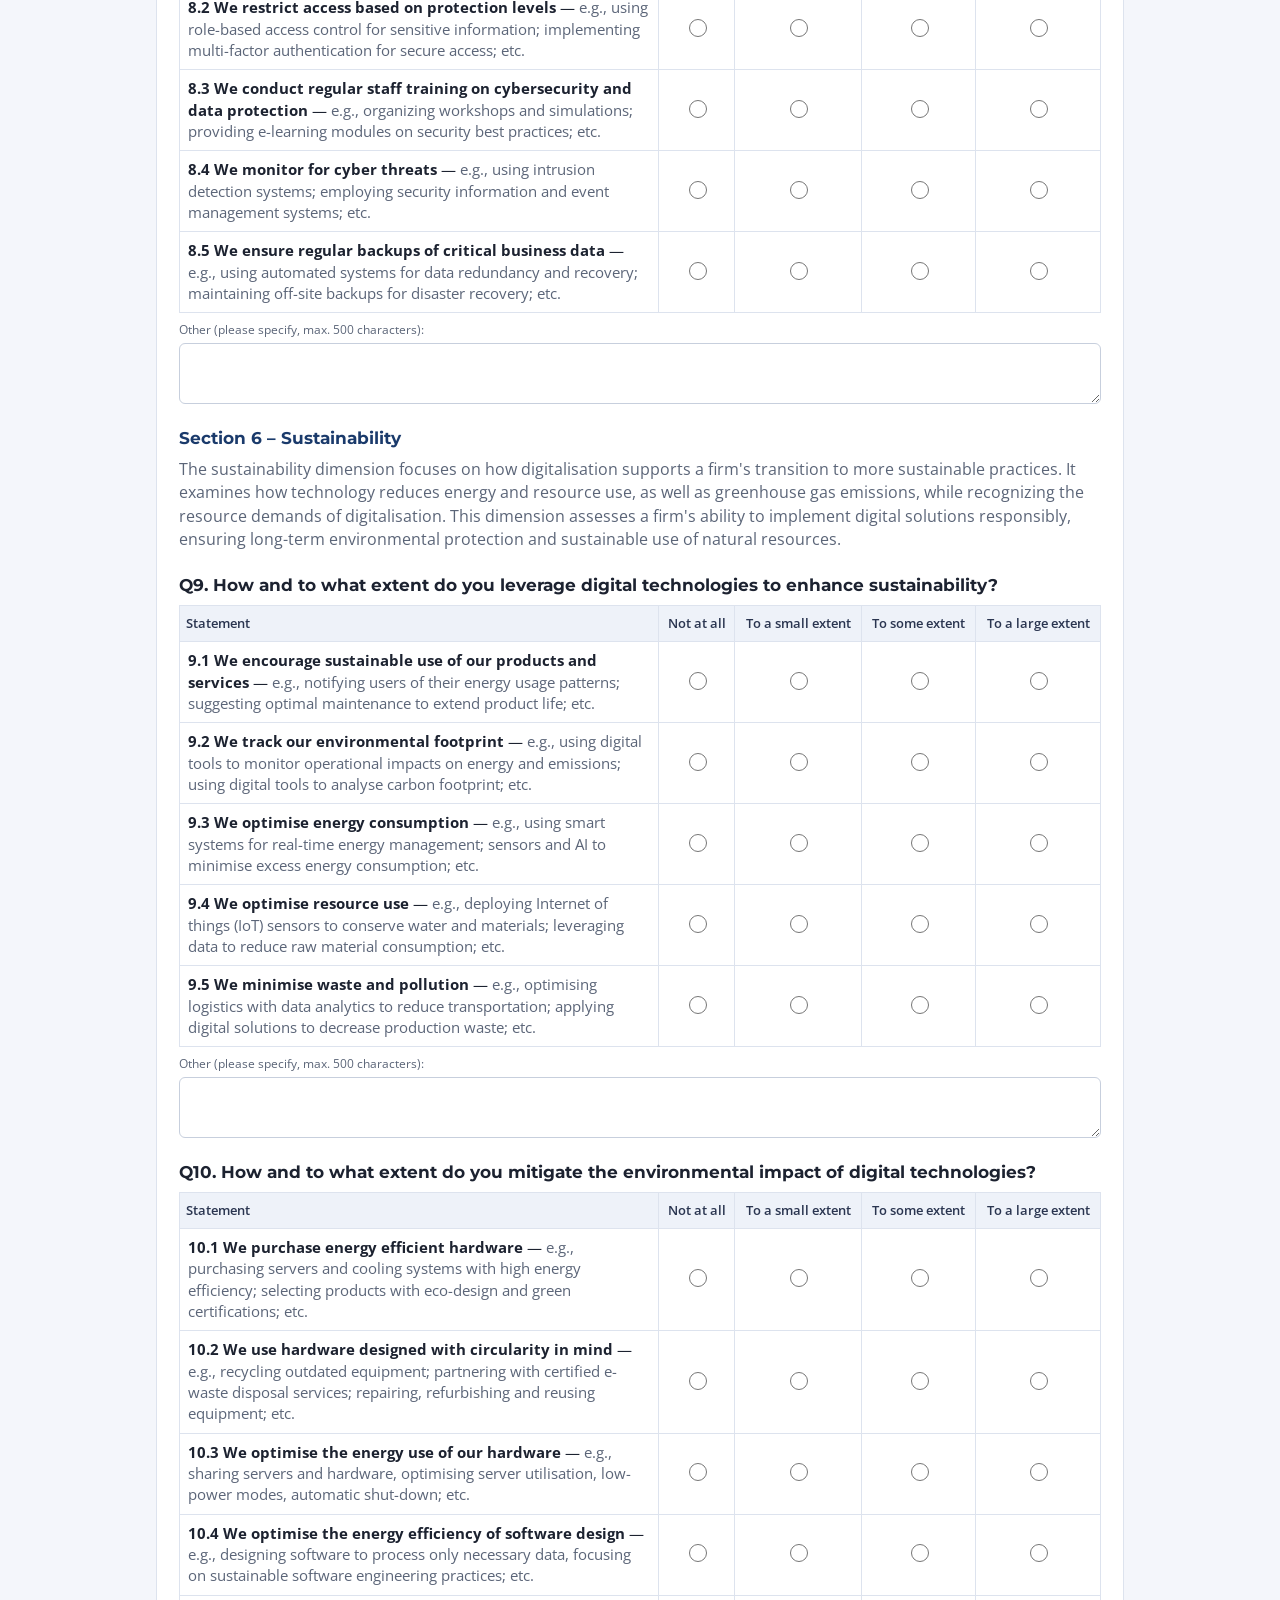
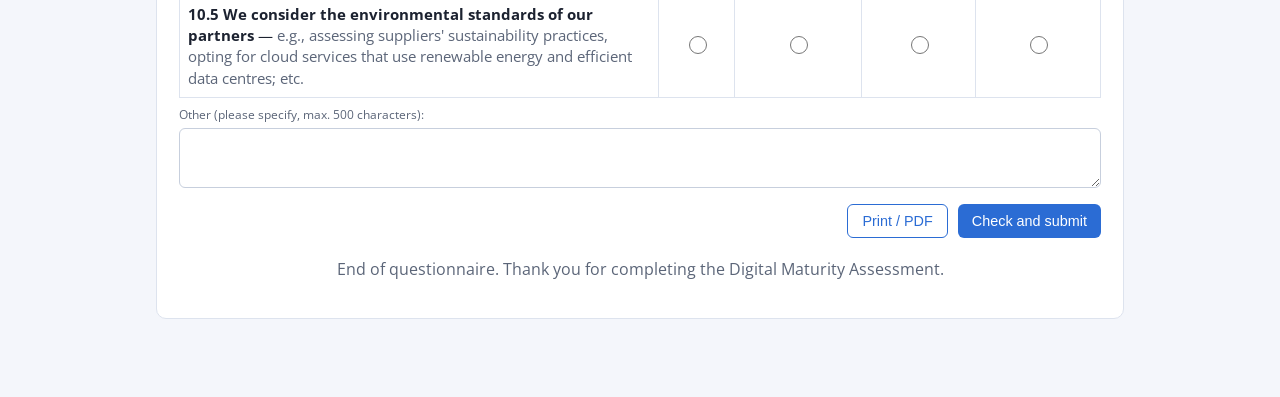
==== commit 923b035b: "DMA page: website field is free text, no URL format check Co-Authored-By: Claude Opus 5.5 <noreply@a" ====
--- a/dma.html
+++ b/dma.html
@@ -73,6 +73,13 @@
   .msg { padding:10px 14px; border-radius:6px; margin:12px 0; display:none; }
   .msg.err { background:#fdecea; color:var(--err); display:block; }
   .msg.ok { background:#e6f5ec; color:var(--ok); display:block; }
+  .thanks { text-align:center; padding:40px 28px; }
+  .thanks h2 { font-size:1.8rem; margin:6px 0 14px; }
+  .thanks .big { font-size:1.08rem; max-width:680px; margin:10px auto; }
+  .thanks hr { border:0; border-top:1px solid var(--line); max-width:520px; margin:20px auto; }
+  .thanks .tick { width:64px; height:64px; line-height:64px; border-radius:50%; background:var(--ok); color:#fff; font-size:2rem; margin:0 auto; }
+  body.done .bar, body.done nav.toc { display:none; }
+  @media print { .thanks { display:none !important; } body.done #dma { display:block !important; } }
   .end { text-align:center; color:var(--muted); margin-top:20px; }
   .actions { display:flex; gap:10px; flex-wrap:wrap; justify-content:flex-end; margin-top:16px; }
   @media (max-width:700px) {
@@ -111,6 +118,17 @@
 </div>
 
 <main>
+  <section class="part thanks" id="thanks" hidden>
+    <div class="tick">✓</div>
+    <h2>Thank you!</h2>
+    <p class="big">Your questionnaire has been submitted to AI4DigiT<span id="thanksRef"></span>.</p>
+    <p class="big">We will shortly send you the analysis of your Digital Maturity Assessment and get in contact with you.</p>
+    <hr>
+    <p class="big" lang="sq"><b>Faleminderit!</b> Pyetësori juaj iu dërgua AI4DigiT. Së shpejti do t'ju dërgojmë analizën e Vlerësimit të Maturitetit Digjital dhe do të kontaktojmë me ju.</p>
+    <p class="actions" style="justify-content:center">
+      <button class="btn ghost" type="button" id="btnPrintCopy">Print / PDF a copy of my answers</button>
+    </p>
+  </section>
   <nav class="toc" id="toc"></nav>
   <form id="dma" novalidate>
 
@@ -180,7 +198,7 @@
   ["role", "Role in the enterprise", "text", false],
   ["email", "Email address", "email", false],
   ["phone", "Telephone", "tel", false],
-  ["website", "Website (external URL, e.g. https://example.com)", "url", false],
+  ["website", "Website (external URL, e.g. https://example.com)", "text", false],
   ["size", "Staff size", "radio", true, ["Micro-size (1–9)", "Small-size (10–49)", "Medium-size (50–249)", "Small mid-cap (250–499 employees)", "Mid-cap (500–2999 employees)", "Large company (> 3000 employees)"]],
   ["founded", "Enterprise foundation year (1900–2026)", "year", false],
   ["country", "Country", "text", true, null, "Albania"],
@@ -321,7 +339,7 @@
   } else if (type === "year") {
     html = `<label class="fld"><span>${esc(label)}${star}</span><input type="number" name="${name}" min="1900" max="2026" step="1"></label>`;
   } else {
-    html = `<label class="fld"><span>${esc(label)}${star}</span><input type="${type}" name="${name}"${req ? " required" : ""}${def ? ` value="${esc(def)}"` : ""}${type === "url" ? ' placeholder="https://example.com"' : ""}></label>`;
+    html = `<label class="fld"><span>${esc(label)}${star}</span><input type="${type}" name="${name}"${req ? " required" : ""}${def ? ` value="${esc(def)}"` : ""}${id === "website" ? ' placeholder="e.g. www.example.com"' : ""}></label>`;
   }
   a1.insertAdjacentHTML("beforeend", html);
 });
@@ -504,8 +522,6 @@
   });
   const email = form.a1_email.value.trim(), badEmail = !!email && !/^[^@\s]+@[^@\s]+\.[^@\s]+$/.test(email);
   markField(form.a1_email, badEmail); if (badEmail) problems.push("Email address (invalid format)");
-  const web = form.a1_website.value.trim(), badWeb = !!web && !/^https?:\/\/\S+$/.test(web);
-  markField(form.a1_website, badWeb); if (badWeb) problems.push("Website (must start with http:// or https://)");
   const yr = form.a1_founded.value, badYr = !!yr && (yr < 1900 || yr > 2026);
   markField(form.a1_founded, badYr); if (badYr) problems.push("Enterprise foundation year (1900–2026)");
   markField(sel, !sel.value); if (!sel.value) problems.push("Primary sector");
@@ -549,17 +565,24 @@
       .then(r => r.json().then(j => ({ok: r.ok, j})))
       .then(({ok, j}) => {
         if (!ok || !j.ok) throw new Error(j.error || "not saved");
-        msg.className = "msg ok";
-        msg.textContent = `Thank you — your questionnaire has been submitted to AI4DigiT (reference #${j.id}). You can still use Print / PDF to keep a copy.`;
+        msg.className = "msg";
+        document.getElementById("thanksRef").textContent = j.id ? ` (reference #${j.id})` : "";
+        form.hidden = true;
+        document.body.classList.add("done");
+        document.getElementById("thanks").hidden = false;
+        try { localStorage.removeItem(STORE); } catch (e) {}   // the next questionnaire starts empty
+        window.scrollTo({top: 0, behavior: "smooth"});
+        return;
       })
       .catch(err => {
         msg.className = "msg err";
         msg.textContent = "The answers could not be sent (" + err.message + "). They are kept in this browser: please try again, or use Export JSON / CSV and email the file to info@ai4digit.eu.";
-      })
-      .finally(() => msg.scrollIntoView({behavior: "smooth", block: "center"}));
+        msg.scrollIntoView({behavior: "smooth", block: "center"});
+      });
   }
 });
 
+document.getElementById("btnPrintCopy").onclick = () => window.print();
 restore();
 // timepoint: a link such as dma.html?t=T1 preselects the follow-up round
 const tpSel = document.getElementById("s1_timepoint");
